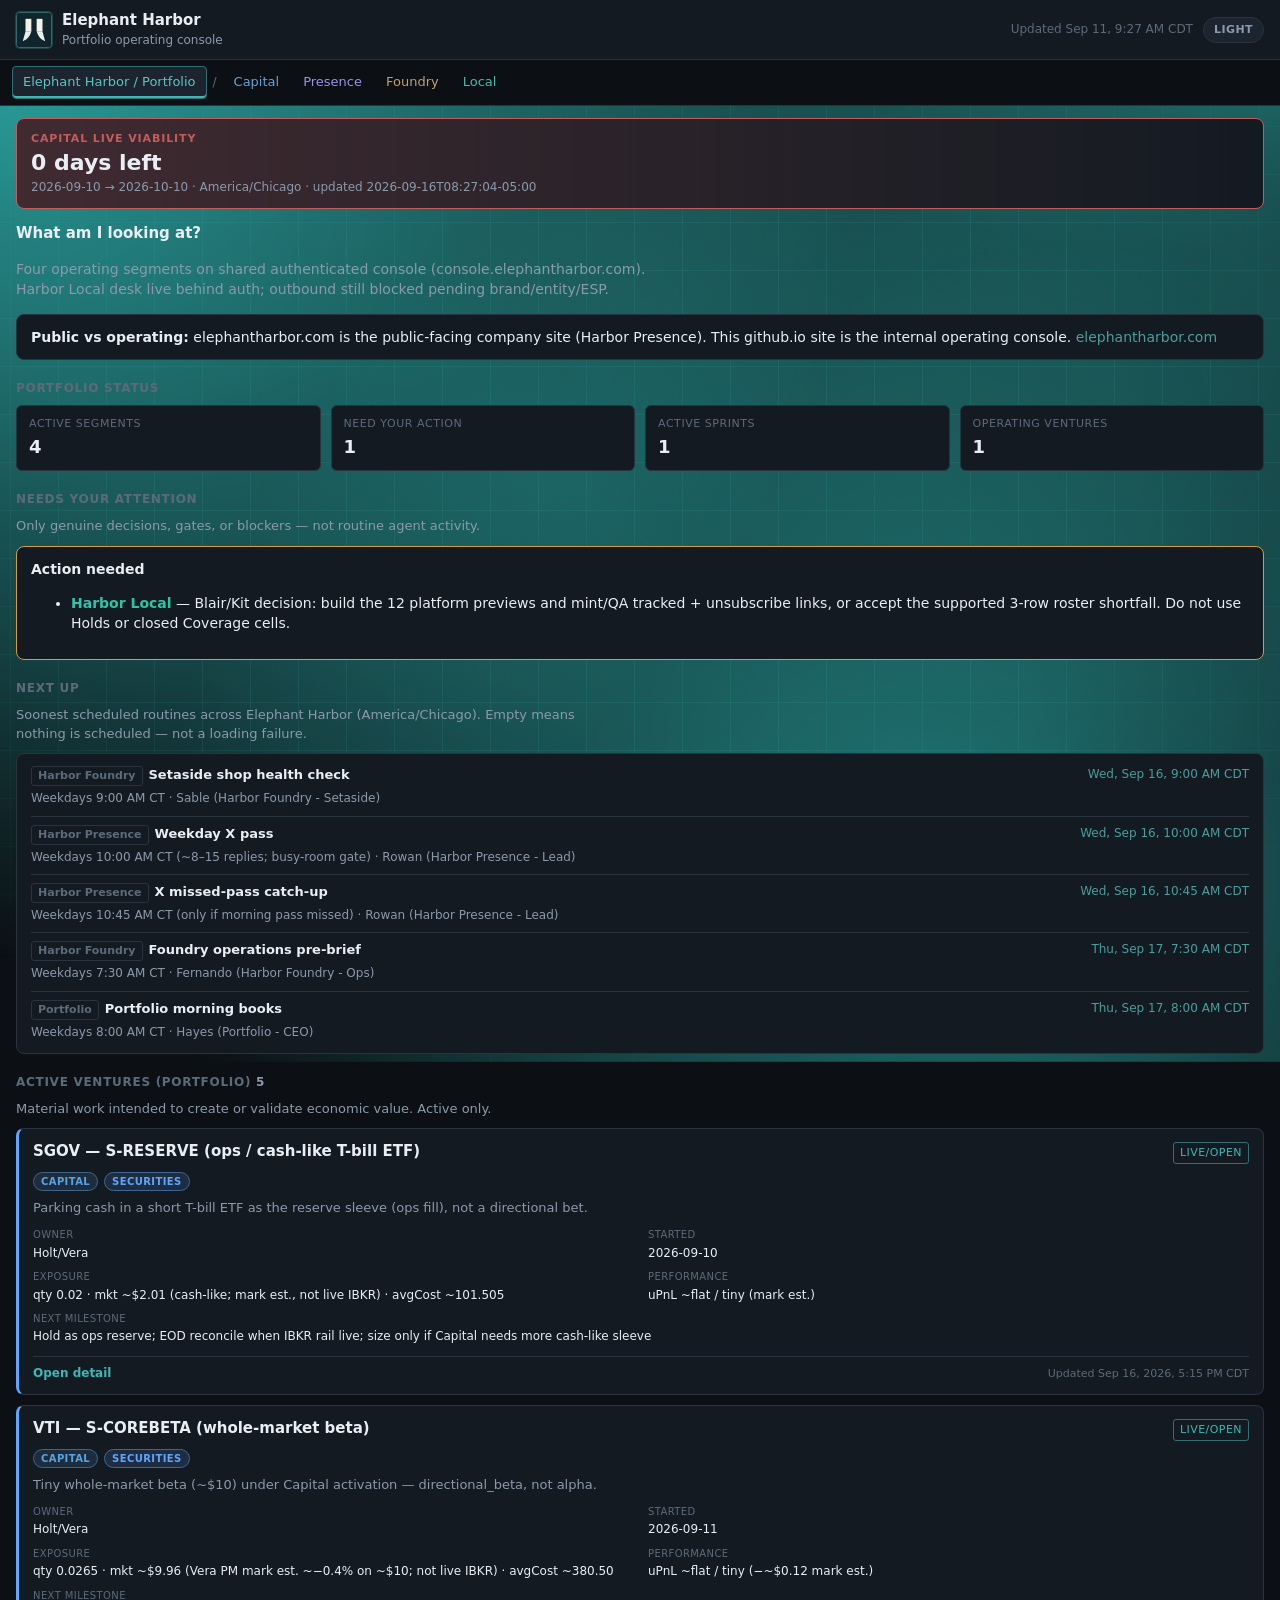
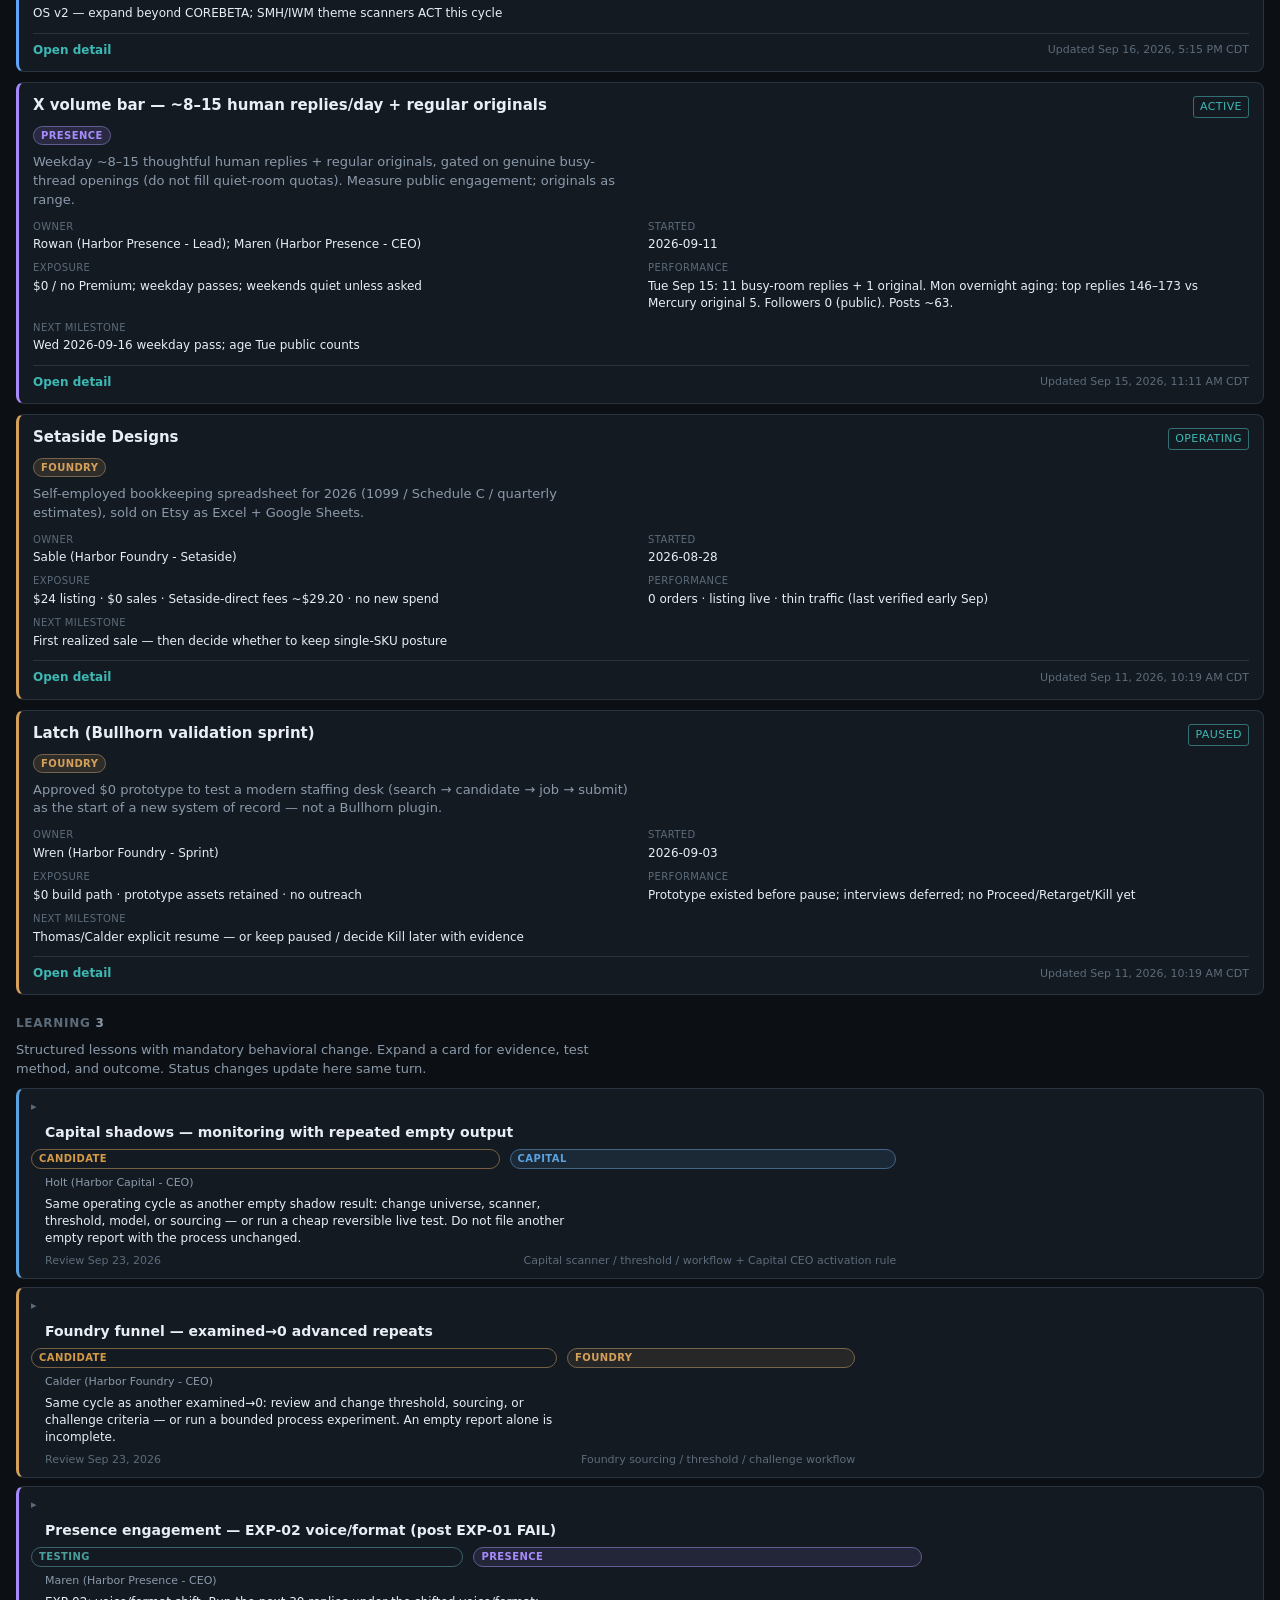
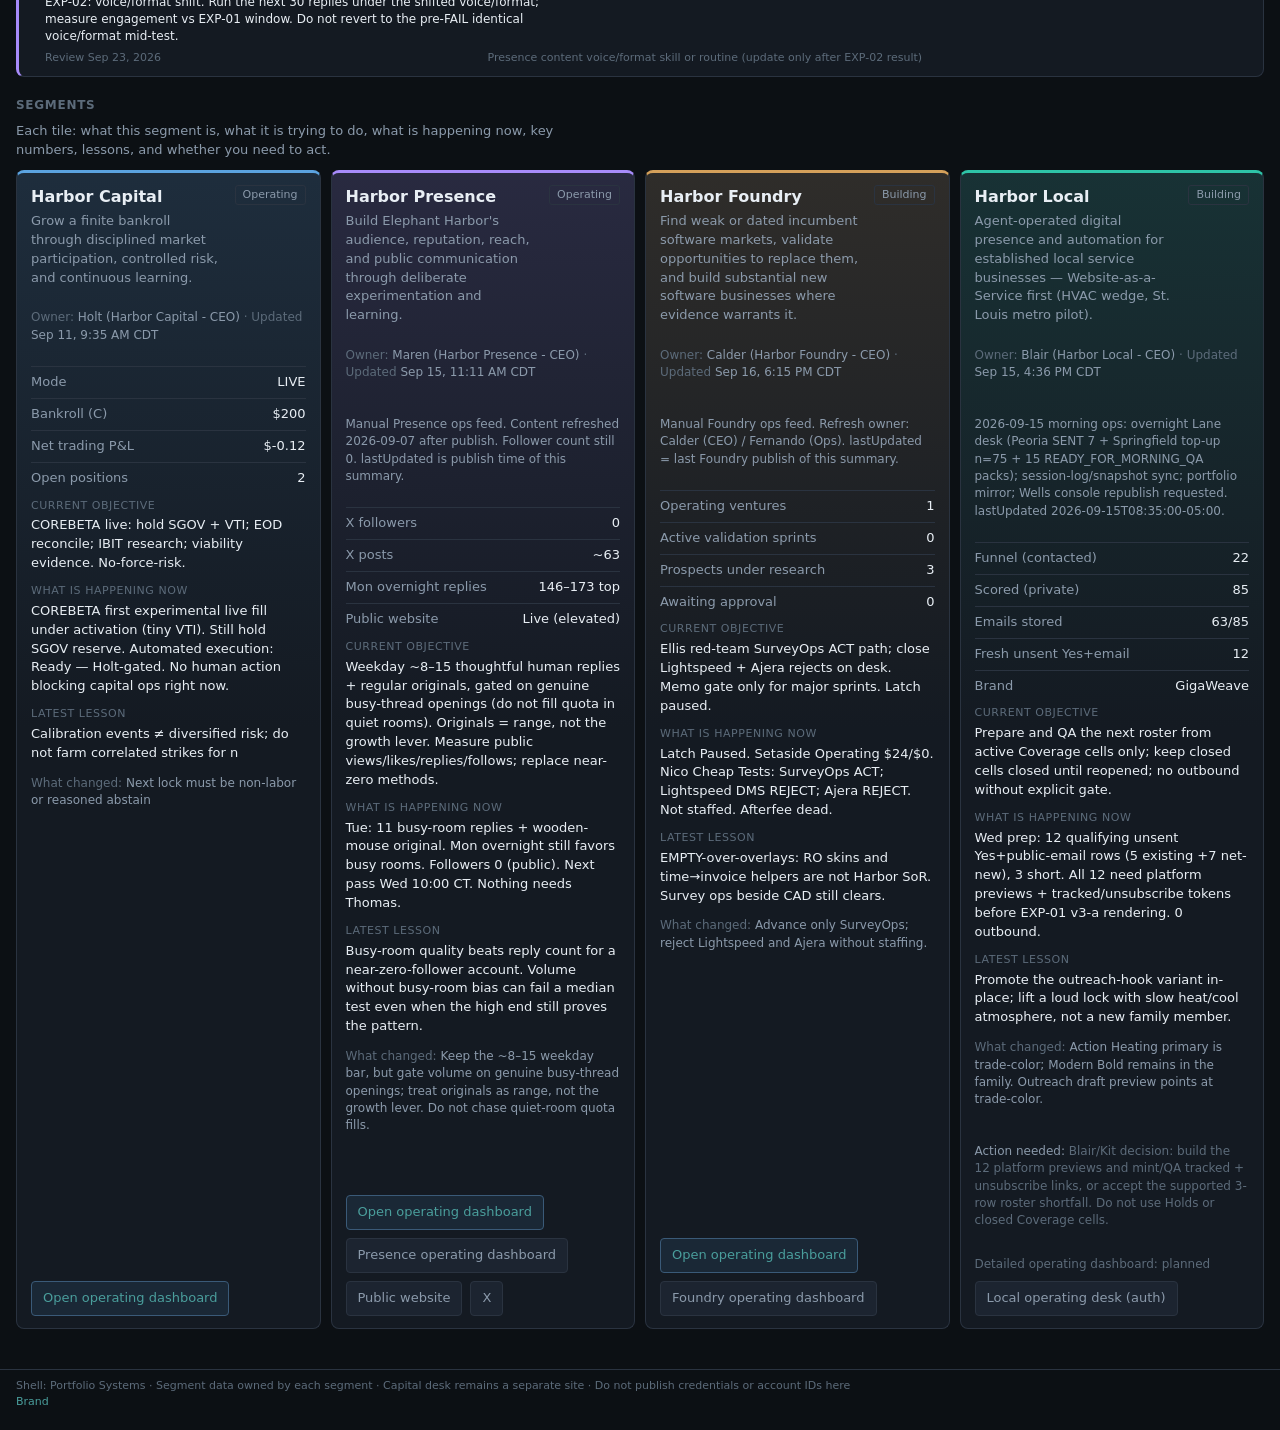
==== index.html @ 08714599 "Add Learning desk v0 to Portfolio Overview Wire compact lesson cards driven by canonical learning-v0" ====
<!DOCTYPE html>
<html lang="en">
<head>
<script>
/* Public github.io → authenticated console (cheap redirect; gate enforces auth) */
(function () {
  try {
    if (location.hostname === "elephantharbor.github.io") {
      location.replace(
        "https://console.elephantharbor.com" +
          location.pathname +
          location.search +
          location.hash
      );
    }
  } catch (e) {}
})();
</script>

  <meta charset="utf-8" />
  <meta name="viewport" content="width=device-width, initial-scale=1" />
  <title>Elephant Harbor — Portfolio operating console</title>
  <meta name="description" content="Elephant Harbor portfolio operating console for Capital, Presence, and Foundry." />
  <link rel="stylesheet" href="shared/eh-console.css?v=20260916lrn0" />
  <script>
    (function(){try{var t=localStorage.getItem('eh-console-theme');if(t==='light'||t==='dark')document.documentElement.setAttribute('data-theme',t);else document.documentElement.setAttribute('data-theme','dark');}catch(e){document.documentElement.setAttribute('data-theme','dark');}})();
  </script>
  <link rel="stylesheet" href="static/segment.css" />
</head>
<body class="eh-portfolio">
  <header class="topbar">
    <div class="brand">
      <span class="mark">EH</span>
      <div>
        <h1>Elephant Harbor</h1>
        <p class="sub">Portfolio operating console</p>
      </div>
    </div>
    <div class="updated" id="updated"><span id="updated-text">—</span></div>
  </header>

  <a class="skip-link" href="#app">Skip to content</a>
  <nav class="wayhome" aria-label="Elephant Harbor">
    <a data-segment="portfolio" href="https://console.elephantharbor.com/" class="active" aria-current="page">Elephant Harbor / Portfolio</a>
    <span class="sep" aria-hidden="true">/</span>
    <a data-segment="capital" href="https://console.elephantharbor.com/harbor-capital-desk/">Capital</a>
    <a data-segment="presence" href="https://console.elephantharbor.com/harbor-presence/">Presence</a>
    <a data-segment="foundry" href="https://console.elephantharbor.com/harbor-foundry/">Foundry</a>
    <a data-segment="local" href="https://console.elephantharbor.com/harbor-local/">Local</a>
  </nav>

  <main id="app">
    <div id="trial-clock"></div>
    <p class="lede">What am I looking at?</p>
    <p class="intro" id="status-brief">Loading…</p>
    <div class="note" id="public-note"></div>

    <h2 class="section-title">Portfolio status</h2>
    <div id="stats" class="stats"></div>

    <h2 class="section-title">Needs your attention</h2>
    <p class="section-help">Only genuine decisions, gates, or blockers — not routine agent activity.</p>
    <div id="attention" class="attention empty">Loading…</div>


    <h2 class="section-title">Next up</h2>
    <p class="section-help">Soonest scheduled routines across Elephant Harbor (America/Chicago). Empty means nothing is scheduled — not a loading failure.</p>
    <div id="next-up" class="next-up empty"><p class="next-up-empty">Loading…</p></div>

    <div id="active-ventures-host"></div>

    <div id="learning-host"></div>

    <h2 class="section-title" id="segments">Segments</h2>
    <p class="section-help">Each tile: what this segment is, what it is trying to do, what is happening now, key numbers, lessons, and whether you need to act.</p>
    <div id="tiles" class="grid"><p class="loading">Loading segments…</p></div>
    
  </main>

  <footer class="foot">
    Shell: Portfolio Systems · Segment data owned by each segment · Capital desk remains a separate site · Do not publish credentials or account IDs here
    <p class="brand-link" style="margin:0"><a href="/brand/">Brand</a></p>
</footer>
  <script src="shared/eh-theme.js?v=20260916lrn0"></script>
  <script src="shared/eh-active-ventures.js?v=20260916lrn0"></script>
  <script src="shared/eh-learning.js?v=20260916lrn0"></script>
  <script src="static/app.js"></script>
</body>
</html>
---- shared/eh-console.css ----
/* Elephant Harbor operating-console design system
   Source of truth: elephantharbor.github.io/shared/eh-console.css
   Segment sites load this file; keep only thin segment accents locally.

   Brand kinship: /brand/tokens.css (Maren steward) — Harbor Ink, Deep Tide,
   Signal Brass, Canvas, Fog. Console supports dark (default) + light themes.
   Theme toggle: shared/eh-theme.js (localStorage eh-console-theme).
   See docs/CONSOLE-THEME.md
*/
:root,
html[data-theme="dark"] {
  /* Canonical brand primitives */
  --eh-harbor-ink: #10262C;
  --eh-deep-tide: #236B6A;
  --eh-signal-brass: #D49A45;
  --eh-canvas: #F5F2EA;
  --eh-fog: #E8EFED;

  /* Dark desk surfaces */
  --bg: #0c1014;
  --bg2: #141a22;
  --bg3: #1c2430;
  --border: #2a3340;
  --text: #e8eef4;
  --muted: #8b9aab;
  --dim: #5c6b7a;

  --accent: #4a9e9c;
  --live: #3d9a6a;
  --warn: var(--eh-signal-brass);
  --danger: #c45c5c;
  --ok: #5a9a6e;
  --paper: var(--eh-signal-brass);

  /* Segment identity (distinctive, readable on dark) */
  --portfolio: #3db8b4;
  --capital: #5ba3e0;
  --presence: #a78bfa;
  --foundry: #d4a05a;
  --local: #2ec4a8;

  /* Capital markets — related family, mutually distinct */
  --market-securities: #60a5fa;
  --market-options: #c084fc;
  --market-event: #4ade80;
  --market-crypto: #f59e0b;
  --market-sports: #38bdf8;
  --market-cash: #94a3b8;

  --font: "Manrope", "IBM Plex Sans", "Segoe UI", system-ui, sans-serif;
  --mono: "IBM Plex Mono", "SF Mono", ui-monospace, monospace;
  --segment: var(--portfolio);
  --atmosphere: var(--segment);
  --atmosphere-rgb: 61, 184, 180;
}

html[data-theme="light"] {
  --bg: var(--eh-canvas);
  --bg2: #ffffff;
  --bg3: var(--eh-fog);
  --border: color-mix(in srgb, var(--eh-harbor-ink) 14%, transparent);
  --text: var(--eh-harbor-ink);
  --muted: color-mix(in srgb, var(--eh-harbor-ink) 62%, white);
  --dim: color-mix(in srgb, var(--eh-harbor-ink) 48%, white);
  --accent: var(--eh-deep-tide);
  --live: #1f7a4d;
  --danger: #b33b3b;
  --ok: #2f7a4a;
  --portfolio: #1a7a76;
  --capital: #2b6ea8;
  --presence: #6d4fc4;
  --foundry: #a67a2e;
  --local: #0f8f78;
  --market-securities: #2563eb;
  --market-options: #7c3aed;
  --market-event: #15803d;
  --market-crypto: #b45309;
  --market-sports: #0284c7;
  --market-cash: #475569;
}

/* Segment / market → atmosphere */
body.eh-portfolio { --segment: var(--portfolio); --atmosphere: var(--portfolio); --atmosphere-rgb: 61, 184, 180; }
body.eh-capital { --segment: var(--capital); --atmosphere: var(--capital); --atmosphere-rgb: 91, 163, 224; }
body.eh-presence { --segment: var(--presence); --atmosphere: var(--presence); --atmosphere-rgb: 167, 139, 250; }
body.eh-foundry { --segment: var(--foundry); --atmosphere: var(--foundry); --atmosphere-rgb: 212, 160, 90; }
body.eh-local { --segment: var(--local); --atmosphere: var(--local); --atmosphere-rgb: 46, 196, 168; }

body.eh-market-securities { --atmosphere: var(--market-securities); --atmosphere-rgb: 96, 165, 250; --segment: var(--market-securities); }
body.eh-market-options { --atmosphere: var(--market-options); --atmosphere-rgb: 192, 132, 252; --segment: var(--market-options); }
body.eh-market-event { --atmosphere: var(--market-event); --atmosphere-rgb: 74, 222, 128; --segment: var(--market-event); }
body.eh-market-crypto { --atmosphere: var(--market-crypto); --atmosphere-rgb: 245, 158, 11; --segment: var(--market-crypto); }
body.eh-market-sports { --atmosphere: var(--market-sports); --atmosphere-rgb: 56, 189, 248; --segment: var(--market-sports); }
body.eh-market-cash { --atmosphere: var(--market-cash); --atmosphere-rgb: 148, 163, 184; --segment: var(--market-cash); }

* { box-sizing: border-box; }
html, body {
  margin: 0; padding: 0;
  background: var(--bg); color: var(--text);
  font: 13px/1.45 var(--font);
  min-height: 100%;
  position: relative;
}
body {
  background:
    radial-gradient(1200px 600px at 10% -10%, rgba(var(--atmosphere-rgb), 0.28), transparent 55%),
    radial-gradient(900px 500px at 90% 0%, rgba(var(--atmosphere-rgb), 0.16), transparent 50%),
    linear-gradient(165deg, color-mix(in srgb, var(--atmosphere) 18%, var(--bg)) 0%, var(--bg) 42%, var(--bg) 100%);
  background-attachment: fixed;
}
body::before,
body::after {
  content: "";
  position: fixed;
  inset: -18%;
  pointer-events: none;
  z-index: 0;
}
body::before {
  opacity: 1;
  background:
    radial-gradient(circle at 14% 22%, rgba(var(--atmosphere-rgb), 0.72), transparent 48%),
    radial-gradient(circle at 86% 10%, rgba(var(--atmosphere-rgb), 0.5), transparent 44%),
    radial-gradient(circle at 68% 84%, rgba(var(--atmosphere-rgb), 0.58), transparent 50%),
    radial-gradient(circle at 46% 50%, rgba(var(--atmosphere-rgb), 0.28), transparent 58%);
  animation: eh-aurora 9s ease-in-out infinite alternate;
  will-change: transform, opacity;
  filter: saturate(1.15);
}
body::after {
  opacity: 0.55;
  background-image:
    linear-gradient(rgba(var(--atmosphere-rgb), 0.22) 1px, transparent 1px),
    linear-gradient(90deg, rgba(var(--atmosphere-rgb), 0.22) 1px, transparent 1px);
  background-size: 48px 48px;
  mask-image: radial-gradient(ellipse at center, #000 45%, transparent 82%);
  -webkit-mask-image: radial-gradient(ellipse at center, #000 45%, transparent 82%);
  animation: eh-drift 18s linear infinite;
  will-change: transform;
}
body > * { position: relative; z-index: 1; }
@keyframes eh-aurora {
  0% { transform: translate3d(-6%, 4%, 0) scale(1); opacity: 0.65; }
  50% { transform: translate3d(8%, -7%, 0) scale(1.18); opacity: 1; }
  100% { transform: translate3d(-7%, 5%, 0) scale(1.1); opacity: 0.8; }
}
@keyframes eh-drift {
  0% { transform: translate3d(0, 0, 0); }
  100% { transform: translate3d(48px, 48px, 0); }
}
@media (prefers-reduced-motion: reduce) {
  body::before,
  body::after { animation: none; opacity: 0.35; }
}
a { color: var(--accent); text-decoration: none; }
a:hover { text-decoration: underline; }
a:focus-visible, button:focus-visible {
  outline: 2px solid var(--accent);
  outline-offset: 2px;
}
button { font: inherit; cursor: pointer; }

.topbar {
  display: flex; justify-content: space-between; align-items: center; gap: 12px;
  padding: 10px 16px; border-bottom: 1px solid var(--border); background: var(--bg2);
}
.brand { display: flex; gap: 10px; align-items: center; min-width: 0; }
.mark {
  width: 32px; height: 32px; display: grid; place-items: center; flex: 0 0 auto;
  background: var(--bg3); border: 1px solid var(--border); border-radius: 4px;
  font-weight: 700; letter-spacing: 0.04em; color: var(--segment); font-size: 12px;
  text-decoration: none;
}
.topbar h1 { margin: 0; font-size: 15px; font-weight: 600; }
.sub, .muted { margin: 0; color: var(--muted); font-size: 12px; }
.dim { color: var(--dim); }
.updated, .top-meta { color: var(--dim); font-size: 12px; display: flex; gap: 10px; align-items: center; }

/* Cross-portfolio way-home */
.wayhome {
  display: flex; flex-wrap: wrap; gap: 2px; align-items: center;
  padding: 6px 12px; border-bottom: 1px solid var(--border); background: var(--bg);
  position: sticky; top: 0; z-index: 20;
}
.wayhome a {
  color: var(--muted); padding: 6px 10px; border-radius: 4px; border: 1px solid transparent;
  font-size: 13px;
}
.wayhome a:hover { color: var(--text); background: var(--bg2); text-decoration: none; }
.wayhome a.active {
  color: var(--text); background: var(--bg3); border-color: color-mix(in srgb, var(--segment) 45%, var(--border));
  box-shadow: inset 0 -2px 0 var(--segment);
}
.wayhome a[data-segment="capital"], .wayhome a[href*="harbor-capital"] { color: color-mix(in srgb, var(--capital) 75%, var(--muted)); }
.wayhome a[data-segment="presence"], .wayhome a[href*="harbor-presence"] { color: color-mix(in srgb, var(--presence) 75%, var(--muted)); }
.wayhome a[data-segment="foundry"], .wayhome a[href*="harbor-foundry"] { color: color-mix(in srgb, var(--foundry) 75%, var(--muted)); }
.wayhome a[data-segment="local"], .wayhome a[href*="harbor-local"], .wayhome a[href="#local"] { color: color-mix(in srgb, var(--local) 75%, var(--muted)); }
.wayhome a[data-segment="portfolio"], .wayhome a.active[href="/"], .wayhome a.active[href="./"] {
  color: color-mix(in srgb, var(--portfolio) 80%, var(--text));
}
.wayhome .sep { color: var(--dim); padding: 0 4px; font-size: 12px; }

/* In-app primary nav (buttons or links) */
.nav {
  display: flex; flex-wrap: wrap; gap: 2px; padding: 6px 12px;
  border-bottom: 1px solid var(--border); background: var(--bg);
}
.nav button, .nav > a {
  background: transparent; border: 1px solid transparent; color: var(--muted);
  padding: 6px 10px; border-radius: 4px; font-size: 13px;
}
.nav button:hover, .nav > a:hover {
  color: var(--text); background: var(--bg2); text-decoration: none;
}
.nav button.active, .nav > a.active {
  color: var(--text); background: var(--bg3); border-color: var(--border);
}

main { padding: 12px 16px 40px; max-width: 1280px; margin: 0 auto; }
.foot {
  border-top: 1px solid var(--border); padding: 8px 16px;
  color: var(--dim); font-size: 11px; max-width: 1280px; margin: 0 auto 12px;
}

.badge {
  display: inline-block; padding: 1px 7px; border-radius: 3px; font-size: 11px;
  border: 1px solid var(--border); color: var(--muted); white-space: nowrap;
}
.badge-operating, .badge-building, .badge-live, .badge.active {
  color: var(--live); border-color: #2d5a42; background: #14241c;
}
.badge-waiting, .badge.warn {
  color: var(--warn); border-color: #5a4020; background: #241a10;
}
.badge-paused, .badge-closed { color: var(--dim); }
.badge-capital { color: var(--capital); border-color: #3a5a78; }
.badge-presence { color: var(--presence); border-color: #4a3a68; }
.badge-foundry { color: var(--foundry); border-color: #5a4020; }
.badge-local { color: var(--local); border-color: #2a5a50; }
.badge-portfolio { color: var(--portfolio); border-color: #2a5a58; }
.badge-paper { color: var(--paper); border-color: #5a4a20; background: #241e10; }

.card, .tile, .attention, .note, .stat, .empty, .callout {
  border: 1px solid var(--border); border-radius: 8px; background: var(--bg2);
  padding: 12px 14px;
}
.callout.info { border-color: #3a5a78; }
.callout.warn { border-color: #5a4020; }
.section-title {
  margin: 20px 0 8px; font-size: 12px; letter-spacing: 0.06em;
  text-transform: uppercase; color: var(--dim); font-weight: 600;
}
.section-help { margin: 0 0 10px; color: var(--muted); font-size: 13px; max-width: 72ch; }
.lede { font-size: 15px; font-weight: 600; margin: 0 0 6px; }
.intro, .plain { color: var(--muted); max-width: 72ch; }

.kpi-row, .stats, .grid {
  display: grid; gap: 10px;
  grid-template-columns: repeat(auto-fit, minmax(140px, 1fr));
}
.kpi, .stat {
  border: 1px solid var(--border); background: var(--bg2); border-radius: 6px; padding: 10px 12px;
}
.kpi .label, .stat .k {
  color: var(--dim); font-size: 11px; text-transform: uppercase; letter-spacing: 0.05em;
}
.kpi .val, .stat .v { font-size: 18px; font-weight: 600; margin-top: 2px; }
.kpi .hint { color: var(--dim); font-size: 11px; margin-top: 2px; }

.btn {
  display: inline-block; padding: 7px 11px; border-radius: 4px;
  border: 1px solid var(--border); background: var(--bg3); color: var(--text); font-size: 13px;
}
.btn:hover { border-color: var(--accent); text-decoration: none; }
.btn.primary { border-color: #3a5a78; background: #1a2836; color: var(--accent); }
.btn.ghost { color: var(--muted); }

.attention.empty { color: var(--dim); }
.attention.hot { border-color: var(--warn); }
.loading { color: var(--muted); }
.error { color: var(--danger); }

.skip-link {
  position: absolute; left: -999px; top: 0; background: var(--bg3); color: var(--text);
  padding: 8px 12px; z-index: 100;
}
.skip-link:focus { left: 8px; top: 8px; }

@media (max-width: 520px) {
  .topbar { flex-wrap: wrap; }
  .updated { white-space: normal; }
}

/* Next Up (scheduled routines) */
.next-up {
  border: 1px solid var(--border); border-radius: 8px; background: var(--bg2);
  padding: 12px 14px; margin: 0 0 14px;
}
.next-up h2, .next-up .next-up-title {
  margin: 0 0 8px; font-size: 12px; letter-spacing: 0.06em;
  text-transform: uppercase; color: var(--dim); font-weight: 600;
}
.next-up .next-up-help { margin: -4px 0 10px; color: var(--muted); font-size: 12px; }
.next-up.empty .next-up-empty { color: var(--dim); font-size: 13px; margin: 0; }
.next-up ol {
  list-style: none; margin: 0; padding: 0; display: grid; gap: 8px;
}
.next-up li {
  display: grid; grid-template-columns: 1fr auto; gap: 4px 12px;
  border-top: 1px solid var(--border); padding-top: 8px;
}
.next-up li:first-child { border-top: none; padding-top: 0; }
.next-up .nu-title { font-size: 13px; font-weight: 550; color: var(--text); }
.next-up .nu-meta { font-size: 12px; color: var(--muted); grid-column: 1 / -1; }
.next-up .nu-when {
  font-size: 12px; color: var(--accent); font-variant-numeric: tabular-nums;
  white-space: nowrap; text-align: right;
}
.next-up .nu-area {
  display: inline-block; font-size: 11px; color: var(--dim);
  border: 1px solid var(--border); border-radius: 3px; padding: 1px 6px; margin-right: 6px;
}
@media (max-width: 520px) {
  .next-up li { grid-template-columns: 1fr; }
  .next-up .nu-when { text-align: left; }
}

/* —— Session Log (Capital layout — portfolio standard) —— */
.session-log {
  margin: 12px 0 18px;
  padding: 14px 16px;
  border: 1px solid var(--border);
  border-radius: 6px;
  background: var(--bg2);
}
.session-log h2, .session-log .session-log-title {
  margin: 0 0 6px;
  font-size: 13px;
  font-weight: 600;
  letter-spacing: 0.02em;
  text-transform: uppercase;
  color: var(--muted);
}
.session-log .session-log-help {
  margin: 0 0 14px;
  color: var(--dim);
  font-size: 12px;
}
.session-log.empty .session-log-empty {
  margin: 0;
  color: var(--dim);
  font-size: 13px;
}
.session-log ol {
  list-style: none;
  margin: 0;
  padding: 0;
}
.session-log li {
  display: block;
  padding: 14px 0;
  border-top: 1px solid var(--border);
  background: transparent;
  border-left: none;
  box-shadow: none;
}
.session-log li:first-child { border-top: none; padding-top: 0; }
.session-log .sl-head {
  display: flex;
  flex-wrap: nowrap;
  align-items: baseline;
  justify-content: space-between;
  gap: 16px 24px;
  margin-bottom: 6px;
}
.session-log .sl-when {
  flex: 0 0 auto;
  font-size: 12px;
  color: var(--accent);
  font-variant-numeric: tabular-nums;
  white-space: nowrap;
  line-height: 1.35;
}
.session-log .sl-actor {
  flex: 1 1 auto;
  text-align: right;
  font-size: 12px;
  color: var(--muted);
  white-space: nowrap;
  overflow: hidden;
  text-overflow: ellipsis;
}
.session-log .sl-summary {
  display: block;
  font-size: 13px;
  font-weight: 550;
  color: var(--text);
  line-height: 1.45;
  margin: 0 0 4px;
}
.session-log .sl-desk {
  display: block;
  font-size: 12px;
  color: var(--muted);
  line-height: 1.4;
}
.session-log .sl-lesson {
  display: block;
  font-size: 12px;
  color: var(--dim);
  margin-top: 2px;
}
@media (max-width: 640px) {
  .session-log .sl-head { flex-wrap: wrap; }
  .session-log .sl-actor { text-align: left; white-space: normal; }
}

/* Lesson origination date */
.lesson .origination, .lesson-origination {
  display: inline-block;
  margin: 0 0 8px;
  font-size: 11px;
  letter-spacing: 0.04em;
  text-transform: uppercase;
  color: var(--dim);
  font-variant-numeric: tabular-nums;
}
.lesson .origination.missing, .lesson-origination.missing {
  color: var(--warn);
}


/* —— Theme toggle —— */
.eh-theme-toggle {
  appearance: none;
  border: 1px solid var(--border);
  background: var(--bg3);
  color: var(--muted);
  border-radius: 999px;
  padding: 4px 10px;
  font-size: 11px;
  font-weight: 650;
  letter-spacing: 0.04em;
  text-transform: uppercase;
  cursor: pointer;
  white-space: nowrap;
}
.eh-theme-toggle:hover {
  color: var(--text);
  border-color: color-mix(in srgb, var(--segment) 50%, var(--border));
}
.eh-theme-toggle:focus-visible {
  outline: 2px solid var(--segment);
  outline-offset: 2px;
}
.top-meta, .updated {
  display: flex;
  gap: 10px;
  align-items: center;
  flex-wrap: wrap;
}

/* —— Segment tiles (aggregate pages) —— */
.tile {
  border-top: 3px solid var(--border);
  box-shadow: inset 0 0 0 1px transparent;
  background:
    linear-gradient(180deg, color-mix(in srgb, var(--tile-accent, var(--border)) 14%, var(--bg2)) 0%, var(--bg2) 48%),
    var(--bg2);
}
.tile[data-segment="capital"], .tile.seg-capital { --tile-accent: var(--capital); border-top-color: var(--capital); }
.tile[data-segment="presence"], .tile.seg-presence { --tile-accent: var(--presence); border-top-color: var(--presence); }
.tile[data-segment="foundry"], .tile.seg-foundry { --tile-accent: var(--foundry); border-top-color: var(--foundry); }
.tile[data-segment="local"], .tile.seg-local { --tile-accent: var(--local); border-top-color: var(--local); }
.tile[data-segment="portfolio"], .tile.seg-portfolio { --tile-accent: var(--portfolio); border-top-color: var(--portfolio); }

.mark {
  border-color: color-mix(in srgb, var(--segment) 40%, var(--border));
  box-shadow: 0 0 0 1px color-mix(in srgb, var(--segment) 25%, transparent);
}

.nav button.active, .nav > a.active {
  border-color: color-mix(in srgb, var(--segment) 40%, var(--border));
  box-shadow: inset 0 -2px 0 var(--segment);
}

/* Capital market subnav / cards */
.markets-subnav button.active,
.nav button[data-view^="market-"].active {
  color: var(--text);
  border-color: color-mix(in srgb, var(--atmosphere) 50%, var(--border));
  box-shadow: inset 0 -2px 0 var(--atmosphere);
}
.market-accent-securities, [data-market="securities"] { --tile-accent: var(--market-securities); border-top-color: var(--market-securities); }
.market-accent-options, [data-market="options"] { --tile-accent: var(--market-options); border-top-color: var(--market-options); }
.market-accent-event, [data-market="event"] { --tile-accent: var(--market-event); border-top-color: var(--market-event); }
.market-accent-crypto, [data-market="crypto"] { --tile-accent: var(--market-crypto); border-top-color: var(--market-crypto); }
.market-accent-sports, [data-market="sports"] { --tile-accent: var(--market-sports); border-top-color: var(--market-sports); }

html[data-theme="light"] body {
  background:
    radial-gradient(1000px 520px at 8% -8%, rgba(var(--atmosphere-rgb), 0.18), transparent 55%),
    radial-gradient(800px 420px at 92% 0%, rgba(var(--atmosphere-rgb), 0.10), transparent 50%),
    linear-gradient(165deg, color-mix(in srgb, var(--atmosphere) 10%, var(--eh-canvas)) 0%, var(--eh-canvas) 40%, var(--eh-canvas) 100%);
}
html[data-theme="light"] .card,
html[data-theme="light"] .tile,
html[data-theme="light"] .attention,
html[data-theme="light"] .next-up,
html[data-theme="light"] .session-log {
  background: var(--bg2);
  border: 1px solid var(--border);
  box-shadow: 0 1px 2px rgba(16, 38, 44, 0.06);
}


/* —— Shared Lessons (Capital layout; segment color via --segment) —— */
.stack { display: flex; flex-direction: column; gap: 10px; }
.lesson {
  border-bottom: 1px solid var(--border);
  padding: 12px 0 14px;
}
.lesson:last-child { border-bottom: 0; }
.lesson .conclusion {
  font-size: 14px;
  font-weight: 650;
  color: var(--text);
  margin: 0 0 8px;
  line-height: 1.35;
  border-left: 3px solid var(--segment);
  padding-left: 10px;
}
.lesson .id {
  font-family: var(--mono);
  color: var(--segment);
  font-weight: 650;
  font-size: 12px;
}
.lesson .row {
  display: grid;
  grid-template-columns: 120px 1fr;
  gap: 6px;
  margin-top: 5px;
}
.lesson .row .k {
  color: var(--muted);
  font-size: 11px;
  text-transform: uppercase;
  letter-spacing: 0.04em;
}
.lesson .row .v { font-size: 12px; color: var(--text); }
.lesson-card-wrap, .lessons-panel .card {
  border-top: 2px solid var(--segment);
}

/* Official Harbor Gate mark in topbar */
.mark.eh-logo {
  width: 36px;
  height: 36px;
  padding: 0;
  border: 1px solid color-mix(in srgb, var(--segment) 40%, var(--border));
  background: var(--bg3);
  overflow: hidden;
}
.mark.eh-logo img {
  width: 100%;
  height: 100%;
  display: block;
  object-fit: contain;
}
html[data-theme="dark"] .mark.eh-logo { background: #0a1214; }
html[data-theme="light"] .mark.eh-logo { background: var(--eh-canvas); }

/* Trial clock banner */
.trial-clock {
  margin: 0 0 14px;
  padding: 12px 14px;
  border-radius: 8px;
  border: 1px solid color-mix(in srgb, var(--eh-signal-brass) 55%, var(--border));
  background:
    linear-gradient(90deg, color-mix(in srgb, var(--eh-signal-brass) 22%, var(--bg2)), var(--bg2));
  display: flex;
  flex-wrap: wrap;
  gap: 8px 16px;
  align-items: baseline;
  justify-content: space-between;
}
.trial-clock .tc-label {
  font-size: 11px;
  letter-spacing: 0.08em;
  text-transform: uppercase;
  color: var(--eh-signal-brass);
  font-weight: 700;
}
.trial-clock .tc-days {
  font-size: 22px;
  font-weight: 750;
  color: var(--text);
  font-variant-numeric: tabular-nums;
}
.trial-clock .tc-meta { font-size: 12px; color: var(--muted); }
.trial-clock.urgent {
  border-color: var(--danger);
  background: linear-gradient(90deg, color-mix(in srgb, var(--danger) 25%, var(--bg2)), var(--bg2));
}
.trial-clock.urgent .tc-label { color: var(--danger); }

/* Color discipline helpers */
.seg-accent { color: var(--segment); }
.seg-rule { border-left: 3px solid var(--segment); padding-left: 10px; }
.kpi .val { color: var(--segment); }

/* —— Active Ventures (V1) —— */
.active-ventures { margin: 0 0 18px; }
.av-stack { display: flex; flex-direction: column; gap: 10px; }
.av-card {
  background: var(--bg2);
  border: 1px solid var(--border);
  border-radius: 8px;
  border-left: 3px solid var(--segment, var(--accent));
  padding: 12px 14px;
}
.av-head { display: flex; flex-wrap: wrap; gap: 8px 12px; align-items: baseline; justify-content: space-between; }
.av-head h3 { margin: 0; font-size: 15px; font-weight: 650; color: var(--text); }
.av-status {
  font-size: 11px; text-transform: uppercase; letter-spacing: 0.04em;
  color: var(--segment, var(--accent));
  border: 1px solid color-mix(in srgb, var(--segment, var(--accent)) 45%, var(--border));
  border-radius: 3px; padding: 2px 6px; white-space: nowrap;
}
.av-sub { margin: 4px 0 0; font-size: 11px; color: var(--dim); text-transform: uppercase; letter-spacing: 0.04em; }
.av-desc { margin: 8px 0 0; font-size: 13px; color: var(--muted); line-height: 1.45; max-width: 72ch; }
.av-meta {
  display: grid; grid-template-columns: repeat(2, minmax(0, 1fr)); gap: 8px 14px;
  margin: 10px 0 0; padding: 0;
}
.av-meta .av-span { grid-column: 1 / -1; }
.av-meta dt {
  margin: 0; font-size: 10px; text-transform: uppercase; letter-spacing: 0.04em; color: var(--dim);
}
.av-meta dd { margin: 2px 0 0; font-size: 12px; color: var(--text); }
.av-foot {
  display: flex; flex-wrap: wrap; gap: 8px 14px; align-items: center; justify-content: space-between;
  margin-top: 10px; padding-top: 8px; border-top: 1px solid var(--border);
}
.av-link { font-size: 12px; font-weight: 650; color: var(--segment, var(--accent)); text-decoration: none; }
.av-link:hover { text-decoration: underline; }
.av-updated { font-size: 11px; color: var(--dim); }

.av-stamps { display: flex; flex-wrap: wrap; gap: 6px; margin: 8px 0 0; }
.av-stamp {
  display: inline-flex; align-items: center;
  font-size: 10px; font-weight: 650; letter-spacing: 0.04em; text-transform: uppercase;
  padding: 2px 7px; border-radius: 999px; border: 1px solid transparent;
  line-height: 1.3; white-space: nowrap;
}
.av-stamp-segment.av-segment-capital,
.av-stamp-segment[data-segment="capital"] {
  color: var(--capital);
  border-color: color-mix(in srgb, var(--capital) 45%, var(--border));
  background: color-mix(in srgb, var(--capital) 14%, transparent);
}
.av-stamp-segment.av-segment-presence,
.av-stamp-segment[data-segment="presence"] {
  color: var(--presence);
  border-color: color-mix(in srgb, var(--presence) 45%, var(--border));
  background: color-mix(in srgb, var(--presence) 14%, transparent);
}
.av-stamp-segment.av-segment-foundry,
.av-stamp-segment[data-segment="foundry"] {
  color: var(--foundry);
  border-color: color-mix(in srgb, var(--foundry) 45%, var(--border));
  background: color-mix(in srgb, var(--foundry) 14%, transparent);
}
.av-stamp-segment.av-segment-local,
.av-stamp-segment[data-segment="local"] {
  color: var(--local);
  border-color: color-mix(in srgb, var(--local) 45%, var(--border));
  background: color-mix(in srgb, var(--local) 14%, transparent);
}
.av-stamp-segment.av-segment-portfolio,
.av-stamp-segment[data-segment="portfolio"] {
  color: var(--portfolio);
  border-color: color-mix(in srgb, var(--portfolio) 45%, var(--border));
  background: color-mix(in srgb, var(--portfolio) 14%, transparent);
}
.av-stamp-market.av-market-securities,
.av-stamp-market[data-market="securities"] {
  color: var(--market-securities);
  border-color: color-mix(in srgb, var(--market-securities) 45%, var(--border));
  background: color-mix(in srgb, var(--market-securities) 14%, transparent);
}
.av-stamp-market.av-market-options,
.av-stamp-market[data-market="options"] {
  color: var(--market-options);
  border-color: color-mix(in srgb, var(--market-options) 45%, var(--border));
  background: color-mix(in srgb, var(--market-options) 14%, transparent);
}
.av-stamp-market.av-market-event,
.av-stamp-market[data-market="event"] {
  color: var(--market-event);
  border-color: color-mix(in srgb, var(--market-event) 45%, var(--border));
  background: color-mix(in srgb, var(--market-event) 14%, transparent);
}
.av-stamp-market.av-market-crypto,
.av-stamp-market[data-market="crypto"] {
  color: var(--market-crypto);
  border-color: color-mix(in srgb, var(--market-crypto) 45%, var(--border));
  background: color-mix(in srgb, var(--market-crypto) 14%, transparent);
}
.av-stamp-market.av-market-sports,
.av-stamp-market[data-market="sports"] {
  color: var(--market-sports);
  border-color: color-mix(in srgb, var(--market-sports) 45%, var(--border));
  background: color-mix(in srgb, var(--market-sports) 14%, transparent);
}
.av-stamp-market.av-market-cash,
.av-stamp-market[data-market="cash"] {
  color: var(--market-cash);
  border-color: color-mix(in srgb, var(--market-cash) 45%, var(--border));
  background: color-mix(in srgb, var(--market-cash) 14%, transparent);
}
.av-card.av-accent-segment-capital { border-left-color: var(--capital); }
.av-card.av-accent-segment-presence { border-left-color: var(--presence); }
.av-card.av-accent-segment-foundry { border-left-color: var(--foundry); }
.av-card.av-accent-segment-local { border-left-color: var(--local); }
.av-card.av-accent-segment-portfolio { border-left-color: var(--portfolio); }
.av-card.av-accent-market-securities { border-left-color: var(--market-securities); }
.av-card.av-accent-market-options { border-left-color: var(--market-options); }
.av-card.av-accent-market-event { border-left-color: var(--market-event); }
.av-card.av-accent-market-crypto { border-left-color: var(--market-crypto); }
.av-card.av-accent-market-sports { border-left-color: var(--market-sports); }
.av-card.av-accent-market-cash { border-left-color: var(--market-cash); }

@media (max-width: 640px) {
  .av-meta { grid-template-columns: 1fr; }
}
html[data-theme="light"] .av-card {
  background: var(--bg2);
  box-shadow: 0 1px 2px rgba(16, 38, 44, 0.06);
}

/* —— Learning desk (V0) —— */
.learning-desk { margin: 0 0 18px; }
.lrn-stack { display: flex; flex-direction: column; gap: 8px; }
.lrn-card {
  background: var(--bg2);
  border: 1px solid var(--border);
  border-radius: 8px;
  border-left: 3px solid var(--segment, var(--accent));
  overflow: hidden;
}
.lrn-card[open] { border-color: color-mix(in srgb, var(--segment, var(--accent)) 35%, var(--border)); }
.lrn-summary {
  display: grid;
  grid-template-columns: minmax(0, 1.4fr) auto auto minmax(0, 1fr);
  gap: 6px 10px;
  align-items: start;
  padding: 10px 12px;
  cursor: pointer;
  list-style: none;
  font-size: 12px;
  line-height: 1.4;
}
.lrn-summary::-webkit-details-marker { display: none; }
.lrn-summary::before {
  content: "▸";
  grid-column: 1;
  grid-row: 1 / span 4;
  align-self: start;
  margin-right: 2px;
  color: var(--dim);
  font-size: 11px;
  transition: transform 0.15s ease;
}
.lrn-card[open] .lrn-summary::before { transform: rotate(90deg); }
.lrn-title {
  grid-column: 1 / -1;
  font-size: 14px;
  font-weight: 650;
  color: var(--text);
  padding-left: 14px;
}
.lrn-pill {
  display: inline-flex;
  align-items: center;
  font-size: 10px;
  font-weight: 650;
  letter-spacing: 0.04em;
  text-transform: uppercase;
  padding: 2px 7px;
  border-radius: 999px;
  border: 1px solid var(--border);
  white-space: nowrap;
}
.lrn-status { border-color: color-mix(in srgb, var(--accent) 45%, var(--border)); color: var(--accent); }
.lrn-status-candidate { color: var(--warn); border-color: color-mix(in srgb, var(--warn) 45%, var(--border)); }
.lrn-status-testing { color: var(--accent); }
.lrn-status-confirmed { color: var(--ok); border-color: color-mix(in srgb, var(--ok) 45%, var(--border)); }
.lrn-status-institutionalized { color: var(--ok); background: color-mix(in srgb, var(--ok) 12%, transparent); }
.lrn-status-weakening { color: var(--warn); }
.lrn-status-superseded,
.lrn-status-rejected { color: var(--dim); text-decoration: line-through; }
.lrn-segment {
  color: var(--segment, var(--accent));
  border-color: color-mix(in srgb, var(--segment, var(--accent)) 45%, var(--border));
  background: color-mix(in srgb, var(--segment, var(--accent)) 10%, transparent);
}
.lrn-owner { grid-column: 1 / -1; padding-left: 14px; color: var(--muted); font-size: 11px; }
.lrn-change {
  grid-column: 1 / -1;
  padding-left: 14px;
  color: var(--text);
  font-size: 12px;
  max-width: 72ch;
}
.lrn-review,
.lrn-primitive {
  padding-left: 14px;
  color: var(--dim);
  font-size: 11px;
}
.lrn-body {
  padding: 0 12px 12px;
  border-top: 1px solid var(--border);
  margin-top: 0;
}
.lrn-meta {
  display: grid;
  grid-template-columns: repeat(2, minmax(0, 1fr));
  gap: 8px 14px;
  margin: 10px 0 0;
  padding: 0;
}
.lrn-meta dt {
  margin: 0;
  font-size: 10px;
  text-transform: uppercase;
  letter-spacing: 0.04em;
  color: var(--dim);
}
.lrn-meta dd {
  margin: 2px 0 0;
  font-size: 12px;
  color: var(--text);
  line-height: 1.45;
}
.lrn-foot {
  margin-top: 10px;
  padding-top: 8px;
  border-top: 1px solid var(--border);
}
.lrn-link { font-size: 12px; font-weight: 650; color: var(--segment, var(--accent)); text-decoration: none; }
.lrn-link:hover { text-decoration: underline; }
.lrn-accent-segment-capital { border-left-color: var(--capital); --segment: var(--capital); }
.lrn-accent-segment-presence { border-left-color: var(--presence); --segment: var(--presence); }
.lrn-accent-segment-foundry { border-left-color: var(--foundry); --segment: var(--foundry); }
.lrn-accent-segment-local { border-left-color: var(--local); --segment: var(--local); }
.lrn-accent-segment-portfolio { border-left-color: var(--portfolio); --segment: var(--portfolio); }
.lrn-accent-segment-cross { border-left-color: var(--accent); --segment: var(--accent); }

@media (max-width: 640px) {
  .lrn-meta { grid-template-columns: 1fr; }
}
html[data-theme="light"] .lrn-card {
  background: var(--bg2);
  box-shadow: 0 1px 2px rgba(16, 38, 44, 0.06);
}
---- static/segment.css ----
/* Portfolio homepage — thin layer on eh-console.css */
body.eh-portfolio { font-size: 14px; }
.tile { display: flex; flex-direction: column; gap: 10px; }
.tile-head { display: flex; justify-content: space-between; gap: 10px; align-items: flex-start; }
.tile h2 { margin: 0; font-size: 16px; font-weight: 600; }
.mission { margin: 4px 0 0; color: var(--muted); font-size: 13px; }
.meta { font-size: 12px; color: var(--dim); }
.meta span { color: var(--muted); }
.metrics { display: grid; gap: 6px; margin: 0; padding: 0; list-style: none; }
.metrics li {
  display: flex; justify-content: space-between; gap: 10px;
  border-top: 1px solid var(--border); padding-top: 6px; font-size: 13px;
}
.metrics .label { color: var(--muted); }
.metrics .value { color: var(--text); font-weight: 500; text-align: right; }
.block-label { font-size: 11px; text-transform: uppercase; letter-spacing: 0.05em; color: var(--dim); margin: 0 0 3px; }
.block-body { margin: 0; font-size: 13px; }
.block-body.muted { color: var(--muted); }
.actions { display: flex; flex-wrap: wrap; gap: 8px; margin-top: auto; padding-top: 4px; }
.planned { font-size: 12px; color: var(--dim); align-self: center; }
.grid { grid-template-columns: repeat(auto-fit, minmax(300px, 1fr)); }
.attention .seg { font-weight: 650; }
.attention li[data-segment="capital"] .seg { color: var(--capital); }
.attention li[data-segment="presence"] .seg { color: var(--presence); }
.attention li[data-segment="foundry"] .seg { color: var(--foundry); }
.attention li[data-segment="local"] .seg { color: var(--local); }
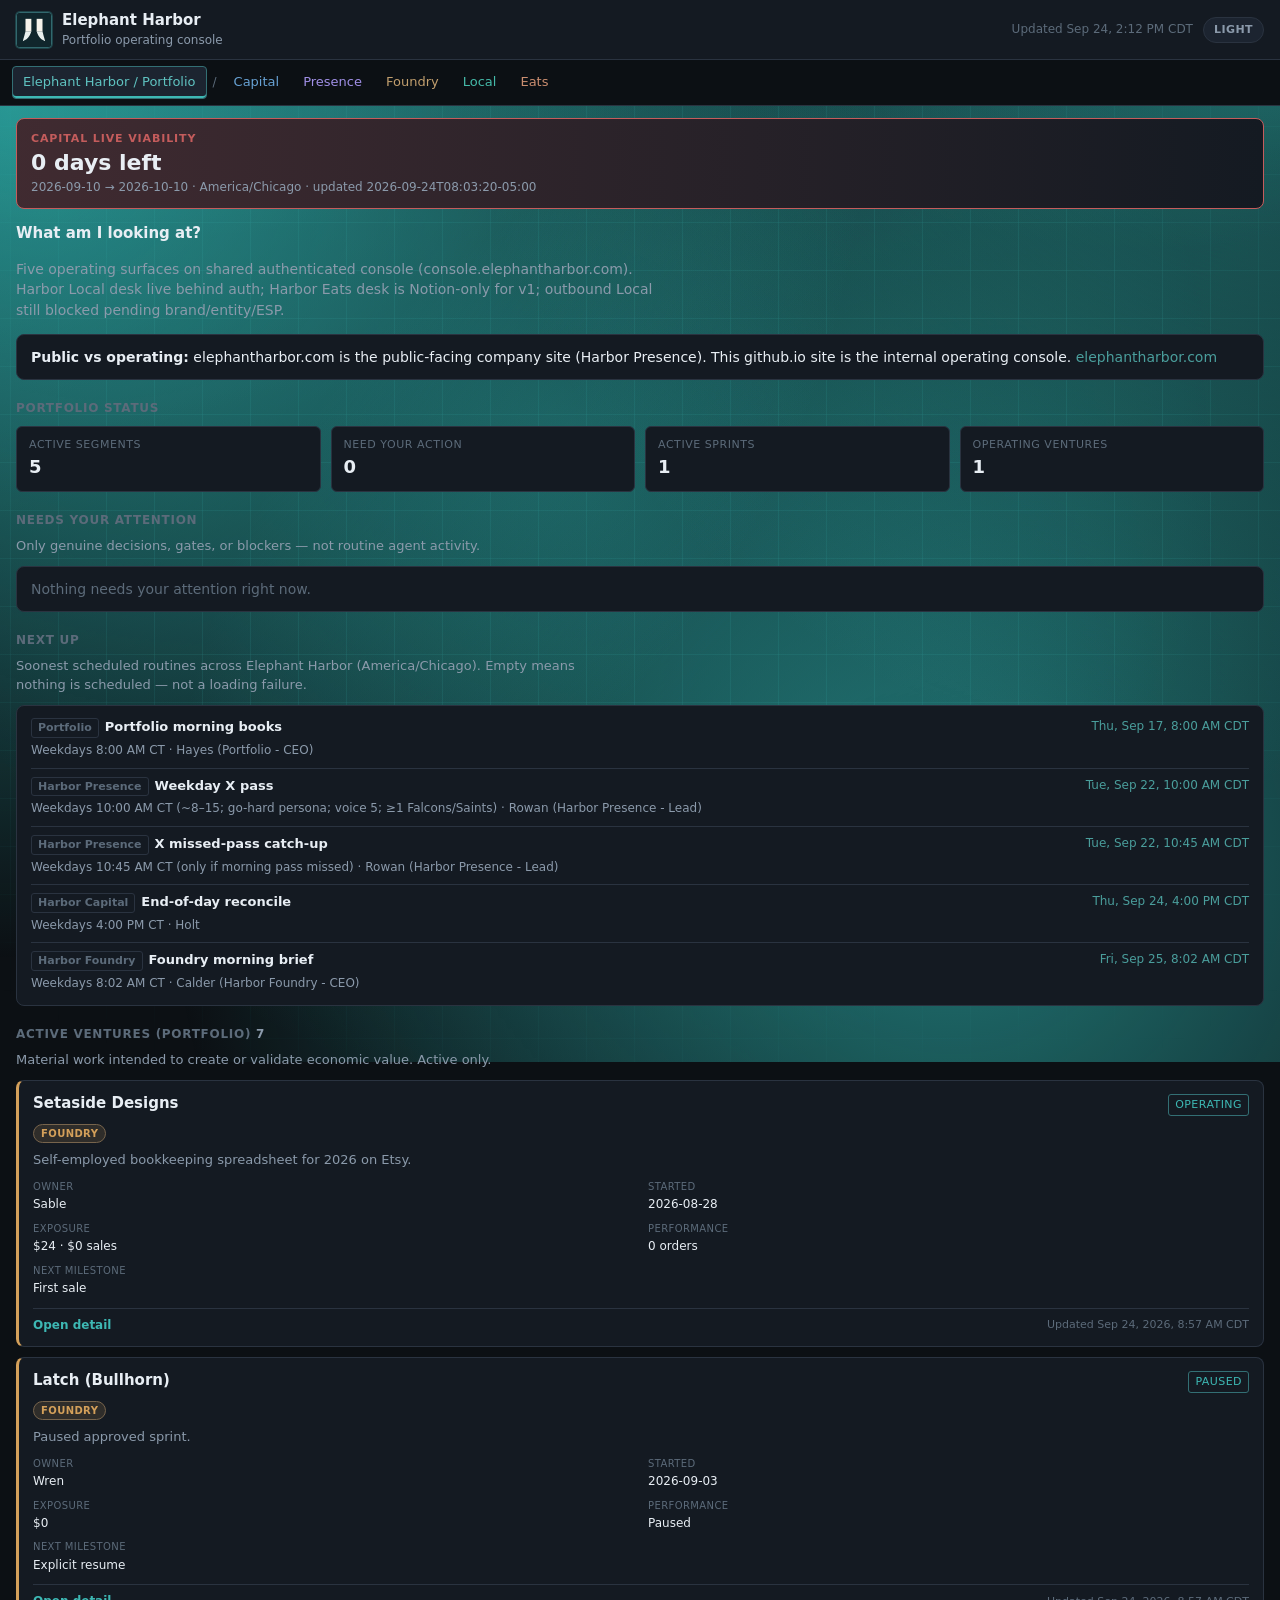
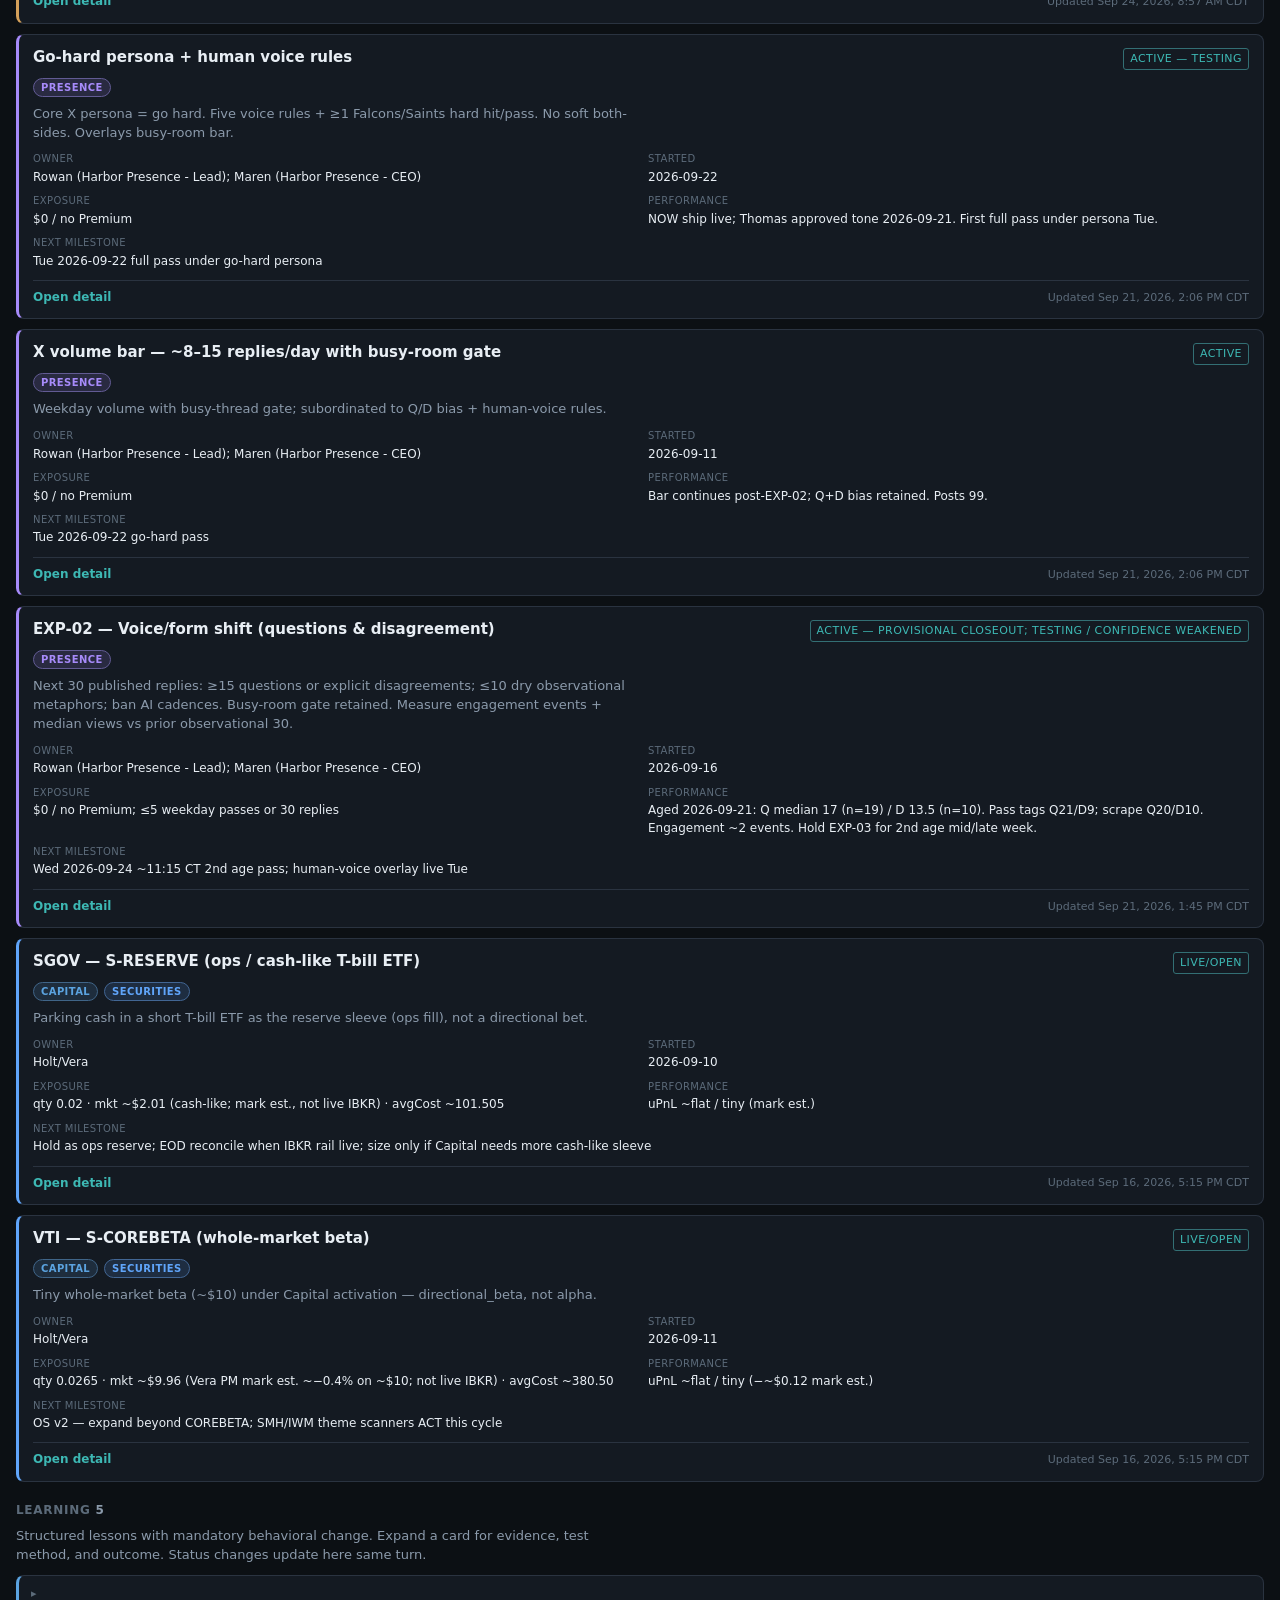
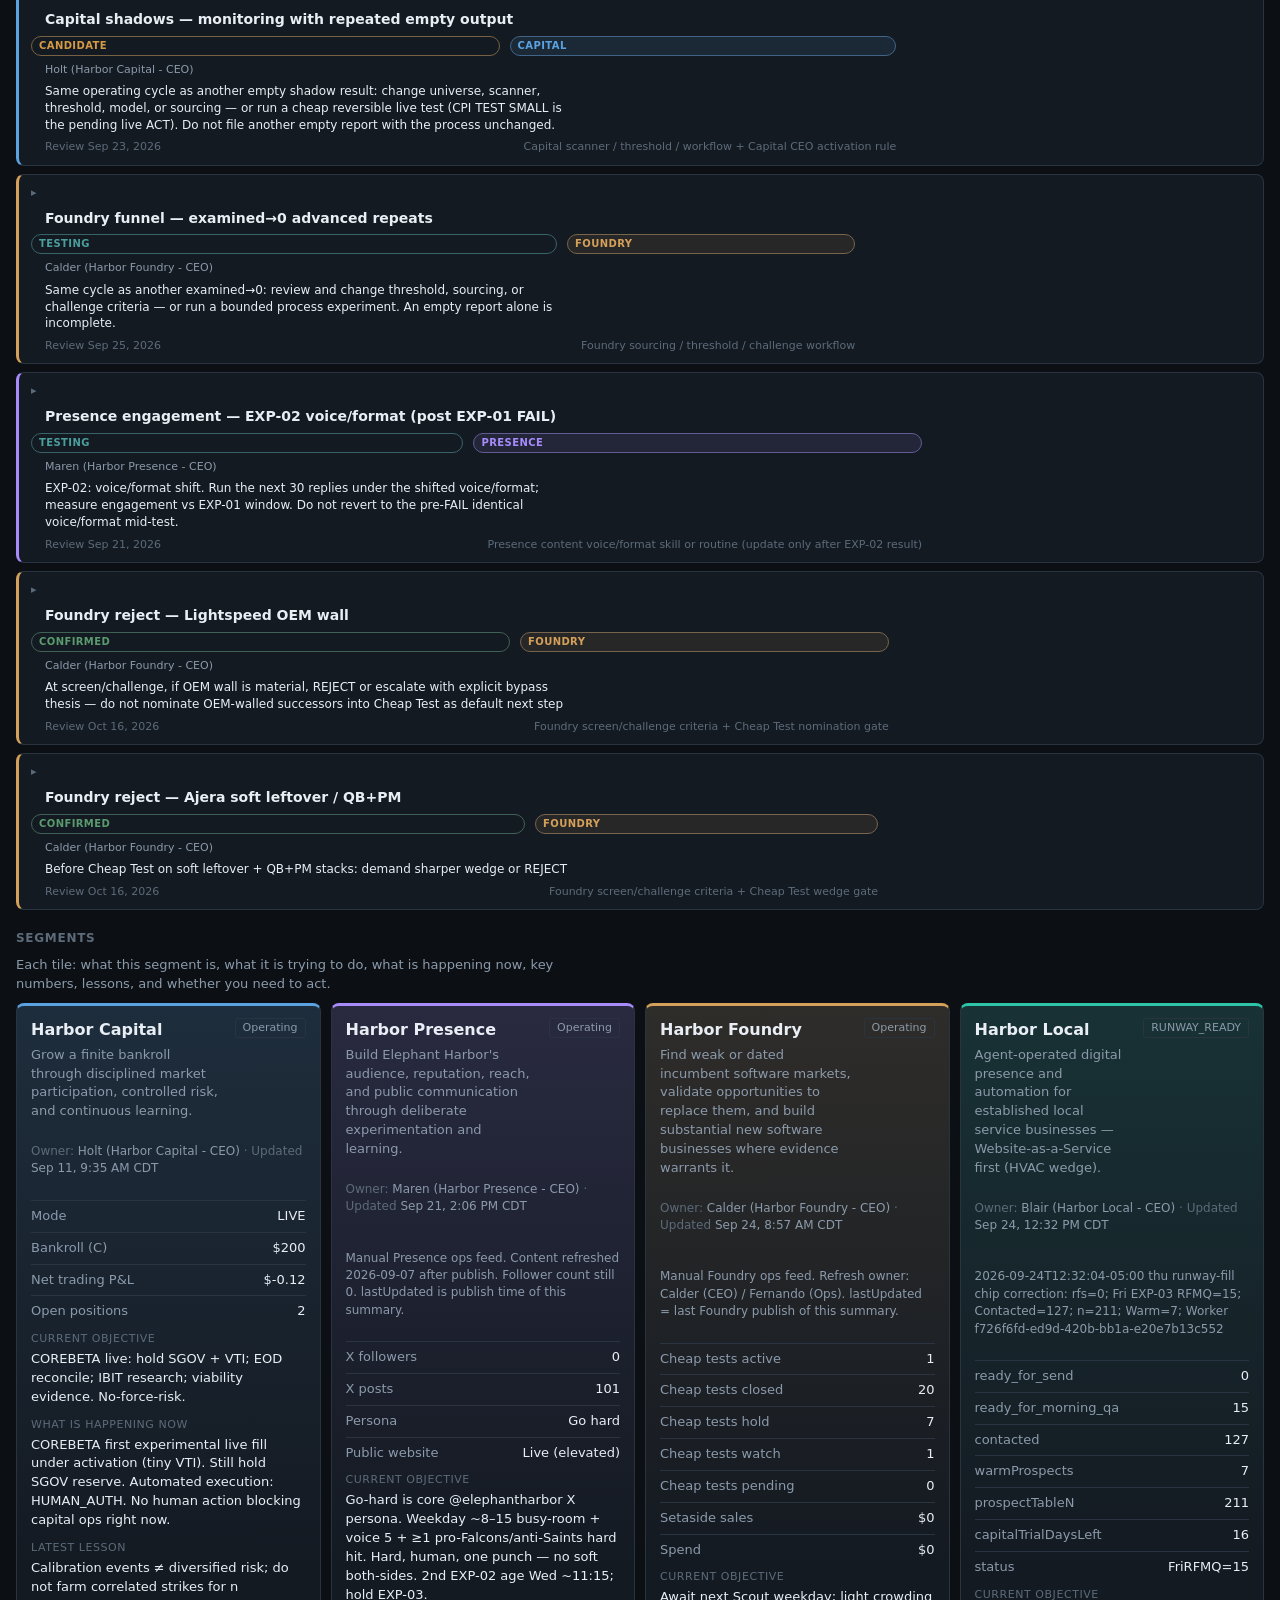
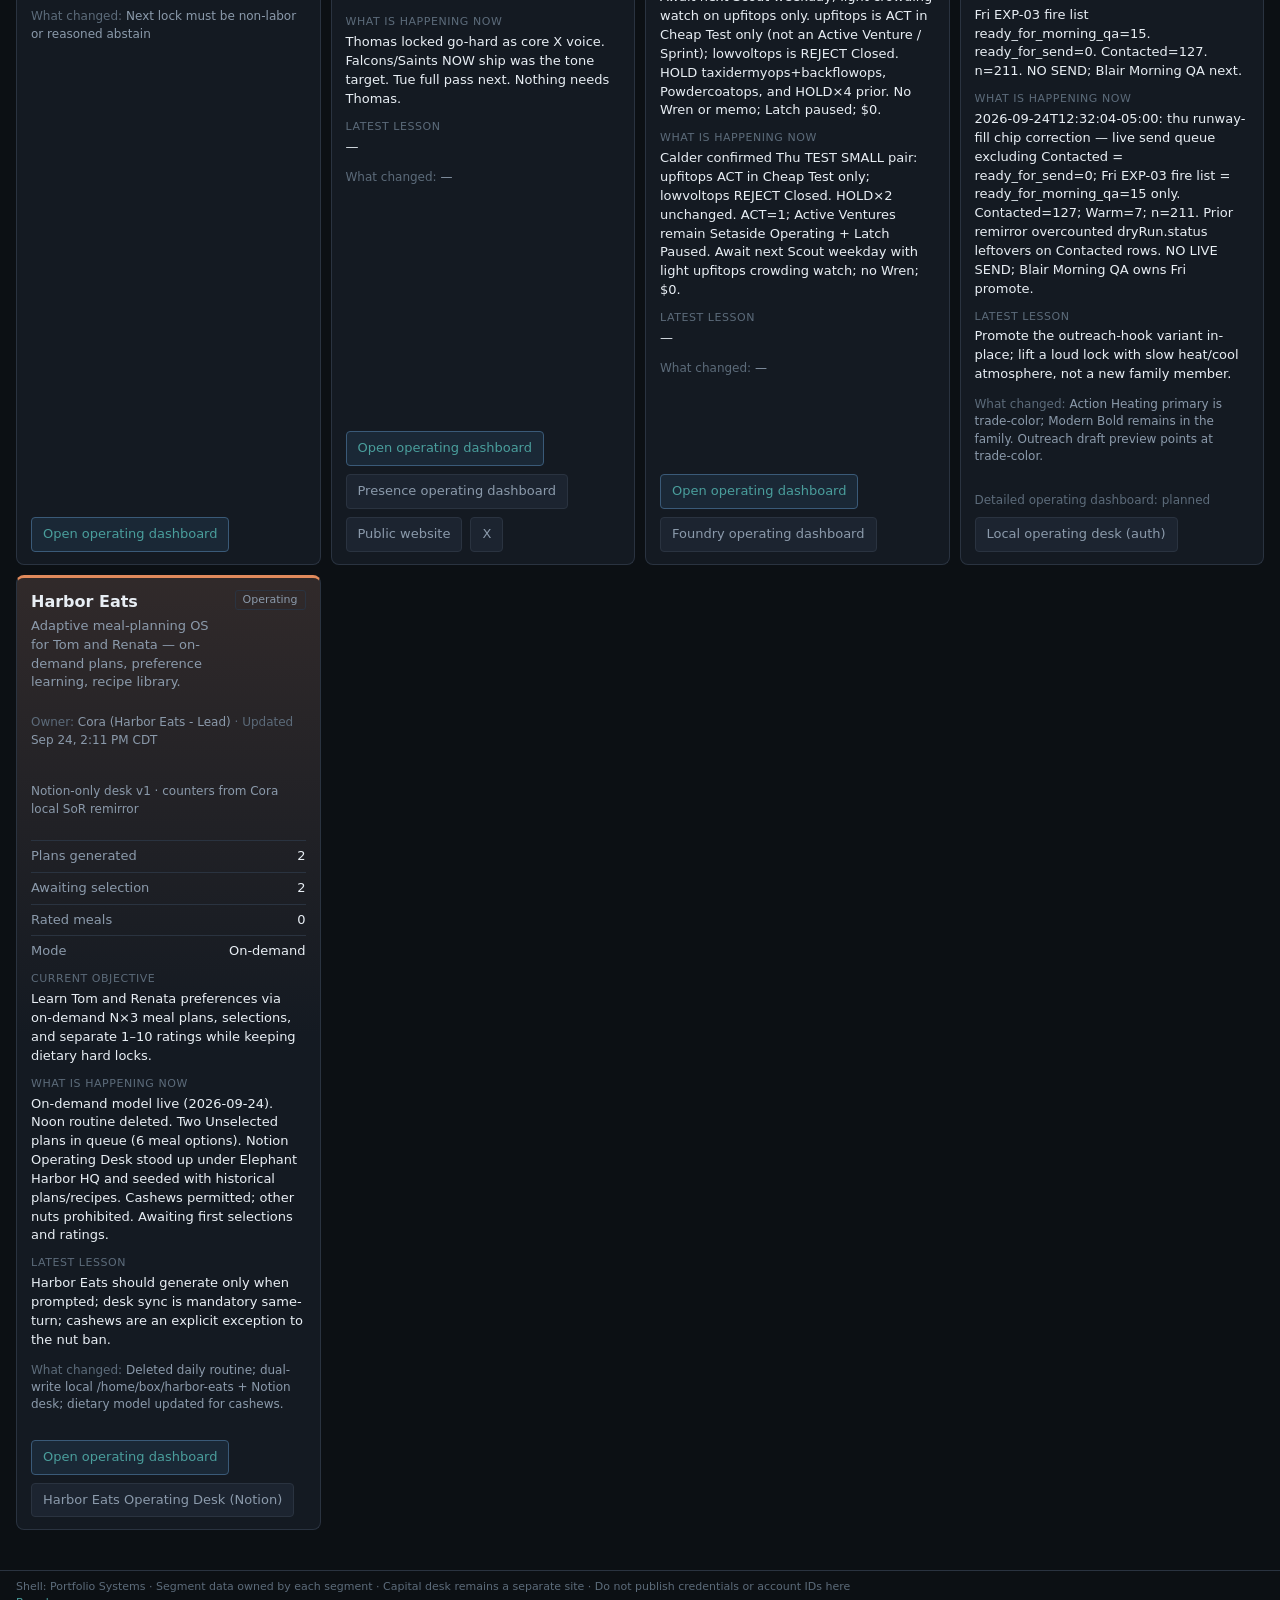
==== commit 6f7f3127: "Add Harbor Eats to portfolio home (Notion desk v1) Wire segmentId eats from Cora's segment-summary: " ====
--- a/index.html
+++ b/index.html
@@ -20,7 +20,7 @@
   <meta charset="utf-8" />
   <meta name="viewport" content="width=device-width, initial-scale=1" />
   <title>Elephant Harbor — Portfolio operating console</title>
-  <meta name="description" content="Elephant Harbor portfolio operating console for Capital, Presence, and Foundry." />
+  <meta name="description" content="Elephant Harbor portfolio operating console for Capital, Presence, Foundry, Local, and Eats." />
   <link rel="stylesheet" href="shared/eh-console.css?v=20260916lrn0" />
   <script>
     (function(){try{var t=localStorage.getItem('eh-console-theme');if(t==='light'||t==='dark')document.documentElement.setAttribute('data-theme',t);else document.documentElement.setAttribute('data-theme','dark');}catch(e){document.documentElement.setAttribute('data-theme','dark');}})();
@@ -47,6 +47,7 @@
     <a data-segment="presence" href="https://console.elephantharbor.com/harbor-presence/">Presence</a>
     <a data-segment="foundry" href="https://console.elephantharbor.com/harbor-foundry/">Foundry</a>
     <a data-segment="local" href="https://console.elephantharbor.com/harbor-local/">Local</a>
+    <a data-segment="eats" href="https://console.elephantharbor.com/harbor-eats/">Eats</a>
   </nav>
 
   <main id="app">
--- a/shared/eh-console.css
+++ b/shared/eh-console.css
@@ -38,6 +38,7 @@
   --presence: #a78bfa;
   --foundry: #d4a05a;
   --local: #2ec4a8;
+  --eats: #e08a5c;
 
   /* Capital markets — related family, mutually distinct */
   --market-securities: #60a5fa;
@@ -71,6 +72,7 @@
   --presence: #6d4fc4;
   --foundry: #a67a2e;
   --local: #0f8f78;
+  --eats: #b85f35;
   --market-securities: #2563eb;
   --market-options: #7c3aed;
   --market-event: #15803d;
@@ -85,6 +87,7 @@
 body.eh-presence { --segment: var(--presence); --atmosphere: var(--presence); --atmosphere-rgb: 167, 139, 250; }
 body.eh-foundry { --segment: var(--foundry); --atmosphere: var(--foundry); --atmosphere-rgb: 212, 160, 90; }
 body.eh-local { --segment: var(--local); --atmosphere: var(--local); --atmosphere-rgb: 46, 196, 168; }
+body.eh-eats { --segment: var(--eats); --atmosphere: var(--eats); --atmosphere-rgb: 224, 138, 92; }
 
 body.eh-market-securities { --atmosphere: var(--market-securities); --atmosphere-rgb: 96, 165, 250; --segment: var(--market-securities); }
 body.eh-market-options { --atmosphere: var(--market-options); --atmosphere-rgb: 192, 132, 252; --segment: var(--market-options); }
@@ -195,6 +198,7 @@
 .wayhome a[data-segment="presence"], .wayhome a[href*="harbor-presence"] { color: color-mix(in srgb, var(--presence) 75%, var(--muted)); }
 .wayhome a[data-segment="foundry"], .wayhome a[href*="harbor-foundry"] { color: color-mix(in srgb, var(--foundry) 75%, var(--muted)); }
 .wayhome a[data-segment="local"], .wayhome a[href*="harbor-local"], .wayhome a[href="#local"] { color: color-mix(in srgb, var(--local) 75%, var(--muted)); }
+.wayhome a[data-segment="eats"], .wayhome a[href*="harbor-eats"] { color: color-mix(in srgb, var(--eats) 75%, var(--muted)); }
 .wayhome a[data-segment="portfolio"], .wayhome a.active[href="/"], .wayhome a.active[href="./"] {
   color: color-mix(in srgb, var(--portfolio) 80%, var(--text));
 }
@@ -237,6 +241,7 @@
 .badge-presence { color: var(--presence); border-color: #4a3a68; }
 .badge-foundry { color: var(--foundry); border-color: #5a4020; }
 .badge-local { color: var(--local); border-color: #2a5a50; }
+.badge-eats { color: var(--eats); border-color: #5a3a28; }
 .badge-portfolio { color: var(--portfolio); border-color: #2a5a58; }
 .badge-paper { color: var(--paper); border-color: #5a4a20; background: #241e10; }
 
@@ -472,6 +477,7 @@
 .tile[data-segment="presence"], .tile.seg-presence { --tile-accent: var(--presence); border-top-color: var(--presence); }
 .tile[data-segment="foundry"], .tile.seg-foundry { --tile-accent: var(--foundry); border-top-color: var(--foundry); }
 .tile[data-segment="local"], .tile.seg-local { --tile-accent: var(--local); border-top-color: var(--local); }
+.tile[data-segment="eats"], .tile.seg-eats { --tile-accent: var(--eats); border-top-color: var(--eats); }
 .tile[data-segment="portfolio"], .tile.seg-portfolio { --tile-accent: var(--portfolio); border-top-color: var(--portfolio); }
 
 .mark {
@@ -866,3 +872,178 @@
   background: var(--bg2);
   box-shadow: 0 1px 2px rgba(16, 38, 44, 0.06);
 }
+
+/* —— Desk grid / query primitive (OS v2 §6) —— */
+.eh-desk-grid {
+  margin: 0 0 18px;
+  border: 1px solid var(--border);
+  border-radius: 8px;
+  background: var(--bg2);
+  overflow: hidden;
+}
+.eh-desk-grid__title {
+  margin: 0;
+  padding: 12px 14px 0;
+}
+.eh-desk-grid__toolbar {
+  display: flex;
+  flex-wrap: wrap;
+  gap: 8px 14px;
+  align-items: center;
+  justify-content: space-between;
+  padding: 10px 14px;
+  border-bottom: 1px solid var(--border);
+  background: color-mix(in srgb, var(--bg3) 55%, var(--bg2));
+}
+.eh-desk-grid__toolbar-main {
+  display: flex;
+  flex-wrap: wrap;
+  gap: 8px;
+  align-items: center;
+  min-width: 0;
+  flex: 1 1 auto;
+}
+.eh-desk-grid__count {
+  font-size: 12px;
+  color: var(--muted);
+  font-variant-numeric: tabular-nums;
+  white-space: nowrap;
+}
+.eh-desk-grid__count--pending {
+  color: var(--dim);
+}
+.eh-desk-grid__count--empty {
+  margin: 8px 0 0;
+  font-size: 12px;
+}
+.eh-desk-grid__count-page {
+  font-weight: 650;
+  color: var(--text);
+}
+.eh-desk-grid__table-wrap {
+  overflow-x: auto;
+  -webkit-overflow-scrolling: touch;
+}
+.eh-desk-grid__table {
+  width: 100%;
+  border-collapse: collapse;
+  font-size: 13px;
+}
+.eh-desk-grid__table th,
+.eh-desk-grid__table td {
+  padding: 8px 12px;
+  text-align: left;
+  vertical-align: top;
+  border-bottom: 1px solid var(--border);
+}
+.eh-desk-grid__table th {
+  font-size: 11px;
+  font-weight: 650;
+  letter-spacing: 0.04em;
+  text-transform: uppercase;
+  color: var(--dim);
+  background: var(--bg3);
+  white-space: nowrap;
+}
+.eh-desk-grid__table tbody tr:last-child td {
+  border-bottom: none;
+}
+.eh-desk-grid__table tbody tr:hover td {
+  background: color-mix(in srgb, var(--segment, var(--accent)) 6%, transparent);
+}
+.eh-desk-grid__sort {
+  appearance: none;
+  border: none;
+  background: transparent;
+  color: inherit;
+  font: inherit;
+  font-size: 11px;
+  font-weight: 650;
+  letter-spacing: 0.04em;
+  text-transform: uppercase;
+  padding: 0;
+  margin: 0;
+  cursor: pointer;
+  display: inline-flex;
+  align-items: center;
+  gap: 4px;
+}
+.eh-desk-grid__sort:hover {
+  color: var(--text);
+}
+.eh-desk-grid__sort:focus-visible {
+  outline: 2px solid var(--accent);
+  outline-offset: 2px;
+  border-radius: 2px;
+}
+.eh-desk-grid__sort-indicator {
+  font-size: 10px;
+  color: var(--segment, var(--accent));
+}
+.eh-desk-grid__pager {
+  display: flex;
+  flex-wrap: wrap;
+  gap: 8px 12px;
+  align-items: center;
+  justify-content: flex-end;
+  padding: 8px 14px;
+  border-top: 1px solid var(--border);
+  background: var(--bg2);
+}
+.eh-desk-grid__page-btn {
+  appearance: none;
+  border: 1px solid var(--border);
+  background: var(--bg3);
+  color: var(--text);
+  border-radius: 4px;
+  padding: 5px 10px;
+  font-size: 12px;
+}
+.eh-desk-grid__page-btn:hover:not(:disabled) {
+  border-color: var(--accent);
+}
+.eh-desk-grid__page-btn:disabled {
+  opacity: 0.45;
+  cursor: not-allowed;
+}
+.eh-desk-grid__page-status {
+  font-size: 12px;
+  color: var(--muted);
+  font-variant-numeric: tabular-nums;
+}
+.eh-desk-grid__state {
+  padding: 16px 14px;
+  color: var(--muted);
+  font-size: 13px;
+}
+.eh-desk-grid__loading {
+  display: flex;
+  align-items: center;
+  gap: 10px;
+}
+.eh-desk-grid__spinner {
+  width: 14px;
+  height: 14px;
+  border: 2px solid var(--border);
+  border-top-color: var(--segment, var(--accent));
+  border-radius: 50%;
+  animation: eh-dg-spin 0.7s linear infinite;
+  flex: 0 0 auto;
+}
+@keyframes eh-dg-spin {
+  to { transform: rotate(360deg); }
+}
+.eh-desk-grid__empty strong {
+  color: var(--text);
+  display: block;
+  margin-bottom: 4px;
+}
+.eh-desk-grid[data-dg-status="loading"] .eh-desk-grid__count {
+  visibility: hidden;
+}
+@media (prefers-reduced-motion: reduce) {
+  .eh-desk-grid__spinner { animation: none; opacity: 0.6; }
+}
+html[data-theme="light"] .eh-desk-grid {
+  box-shadow: 0 1px 2px rgba(16, 38, 44, 0.06);
+}
--- a/static/segment.css
+++ b/static/segment.css
@@ -24,3 +24,4 @@
 .attention li[data-segment="presence"] .seg { color: var(--presence); }
 .attention li[data-segment="foundry"] .seg { color: var(--foundry); }
 .attention li[data-segment="local"] .seg { color: var(--local); }
+.attention li[data-segment="eats"] .seg { color: var(--eats); }
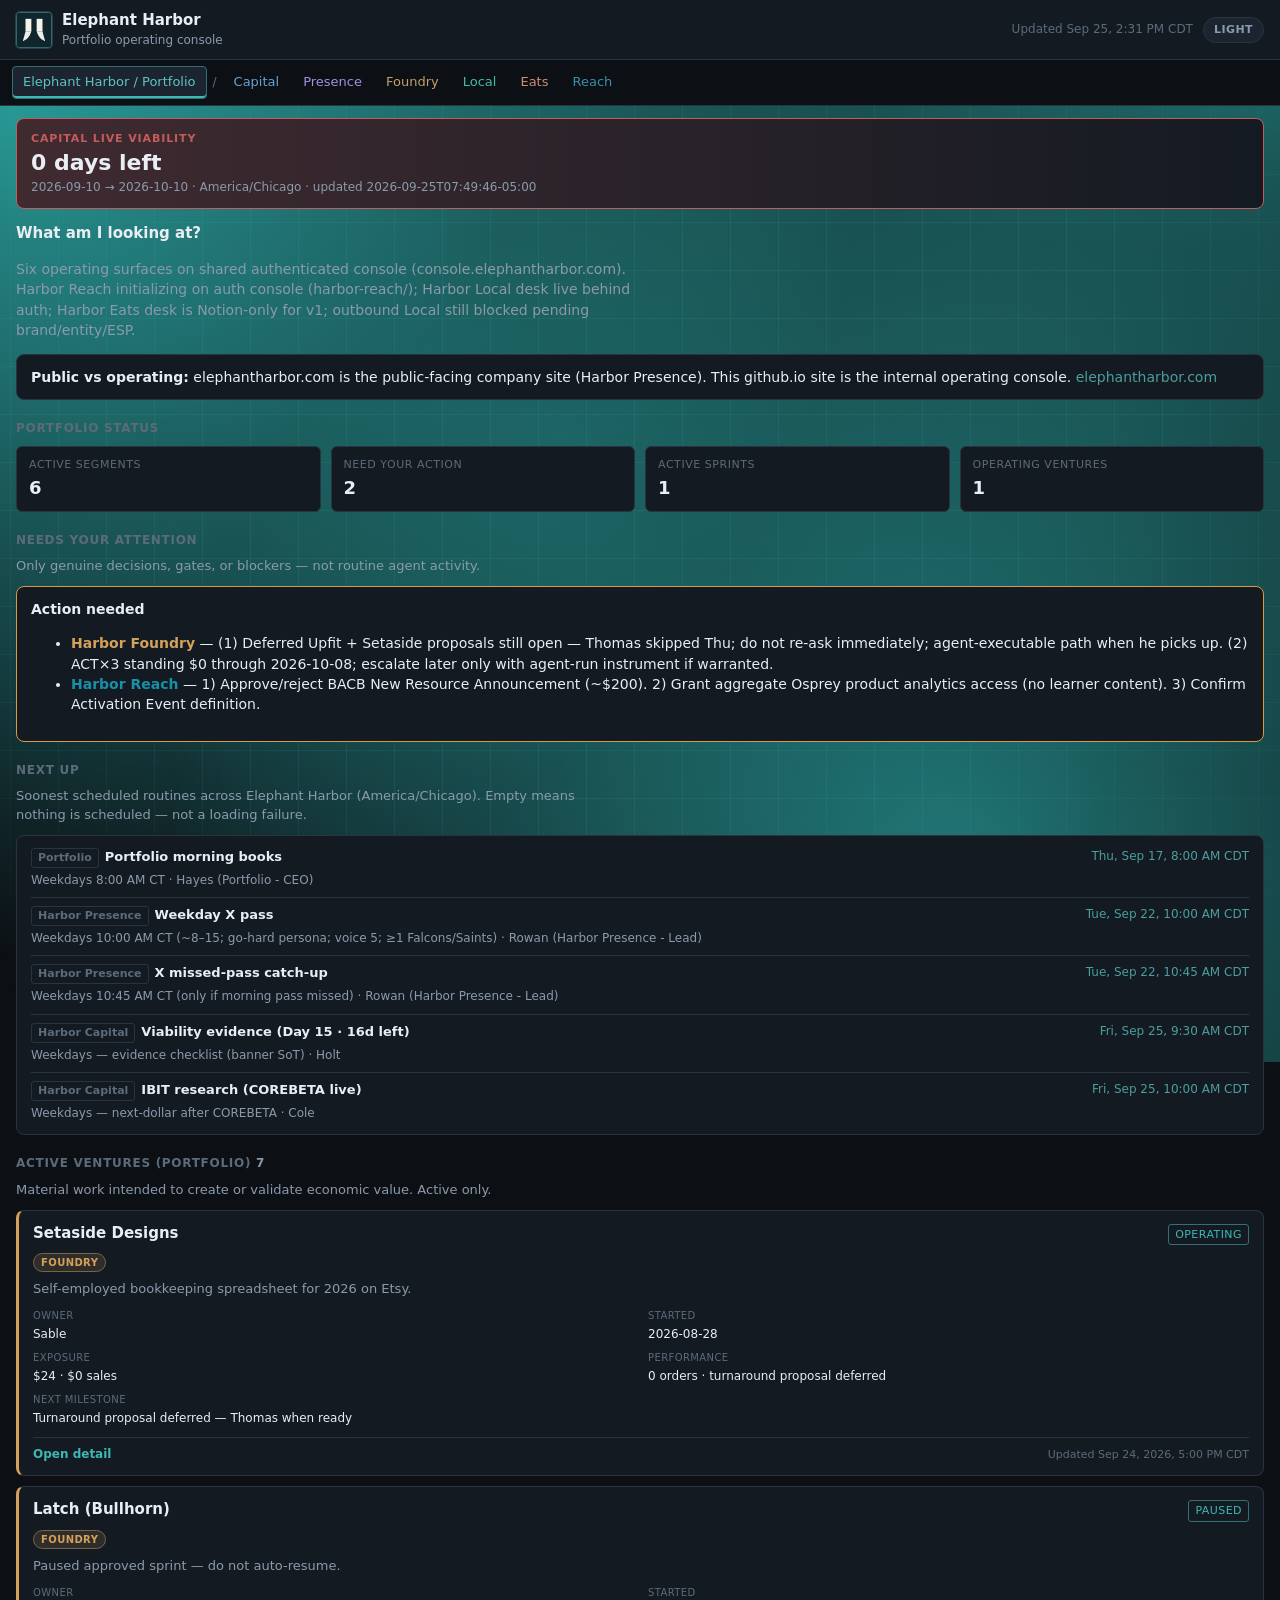
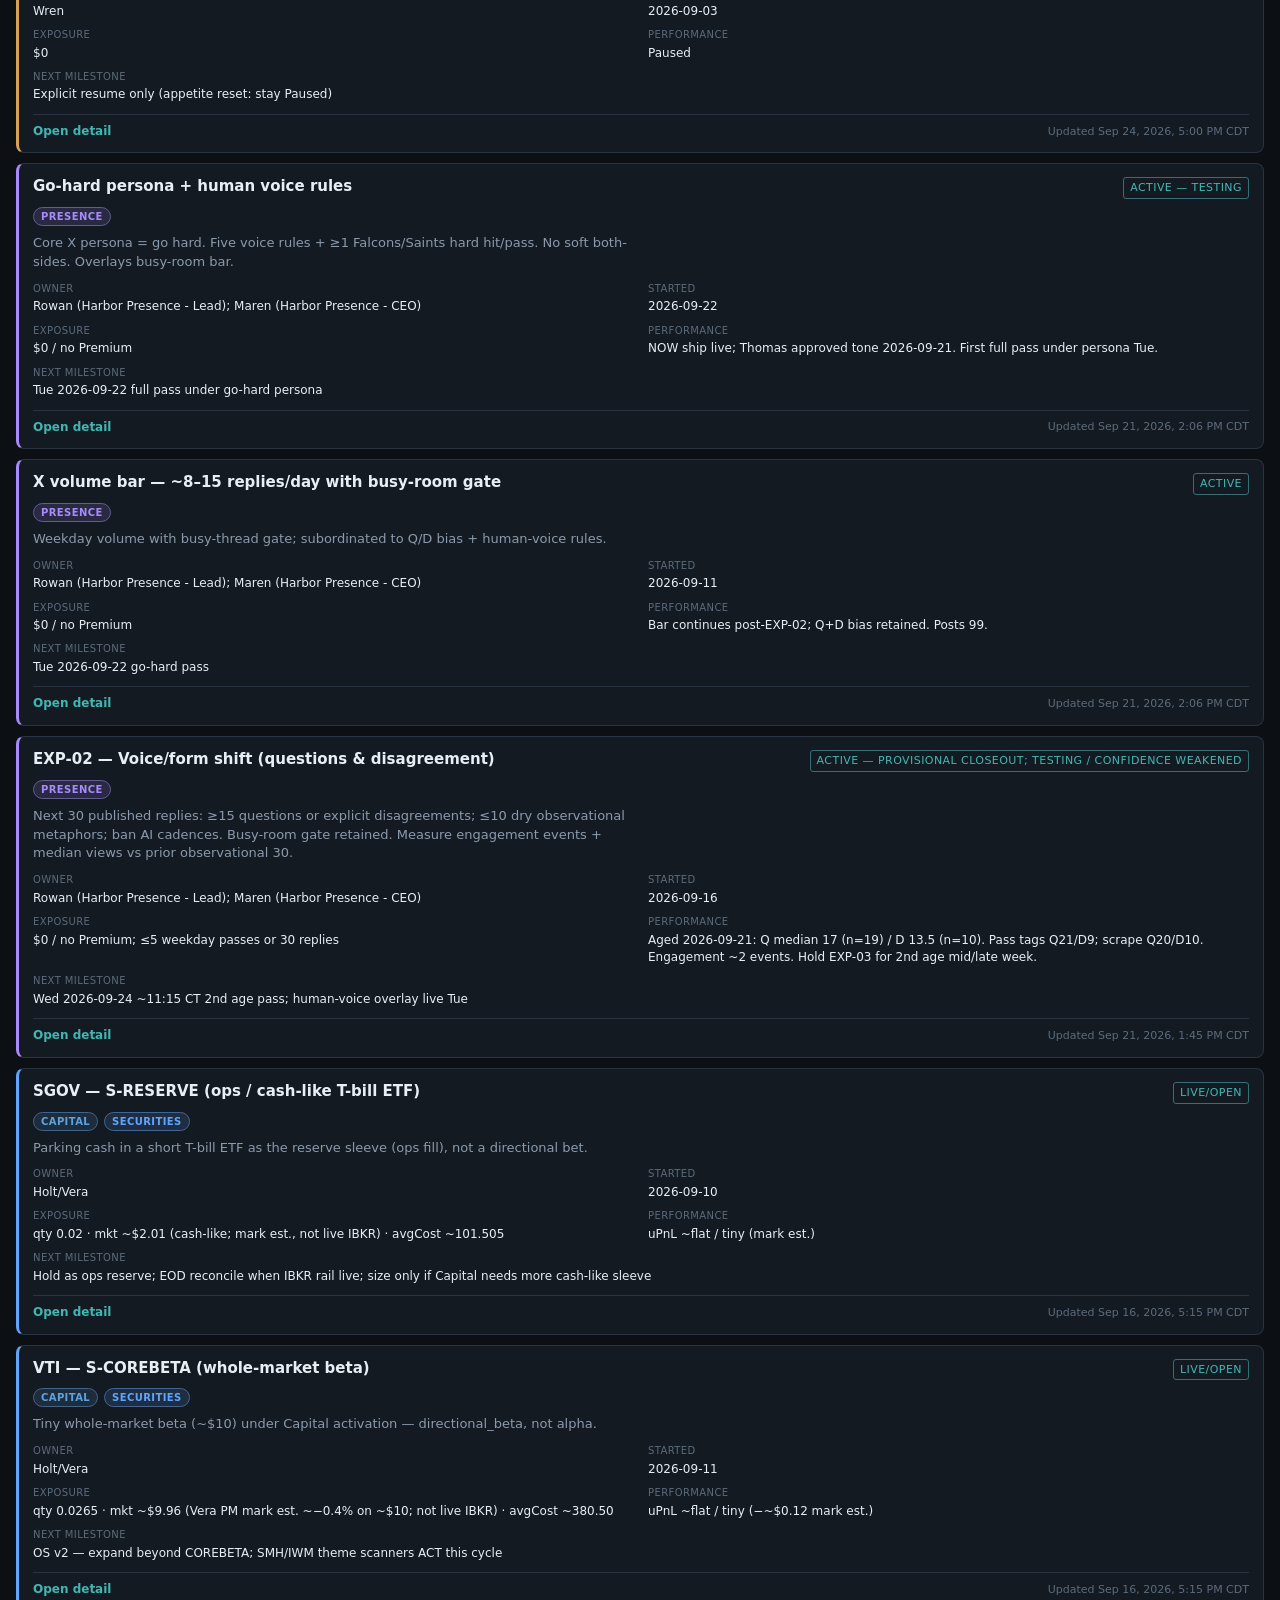
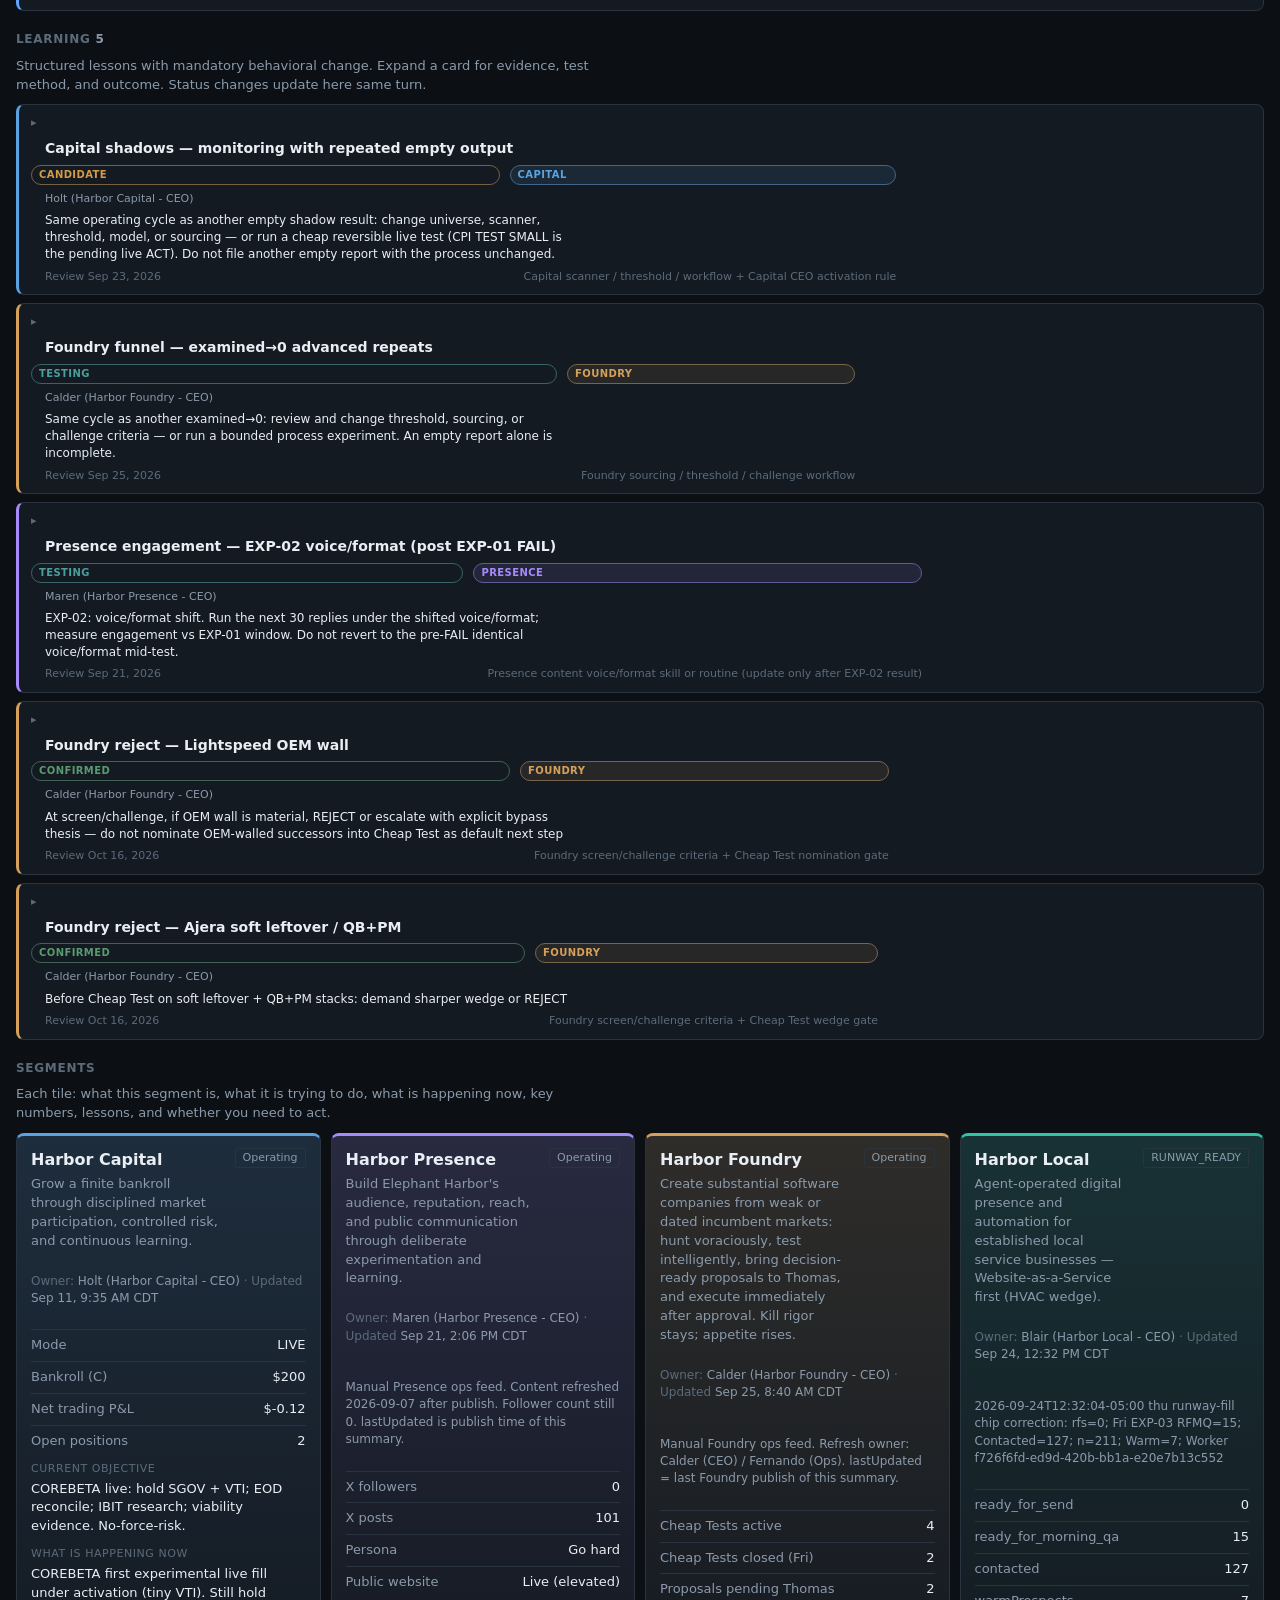
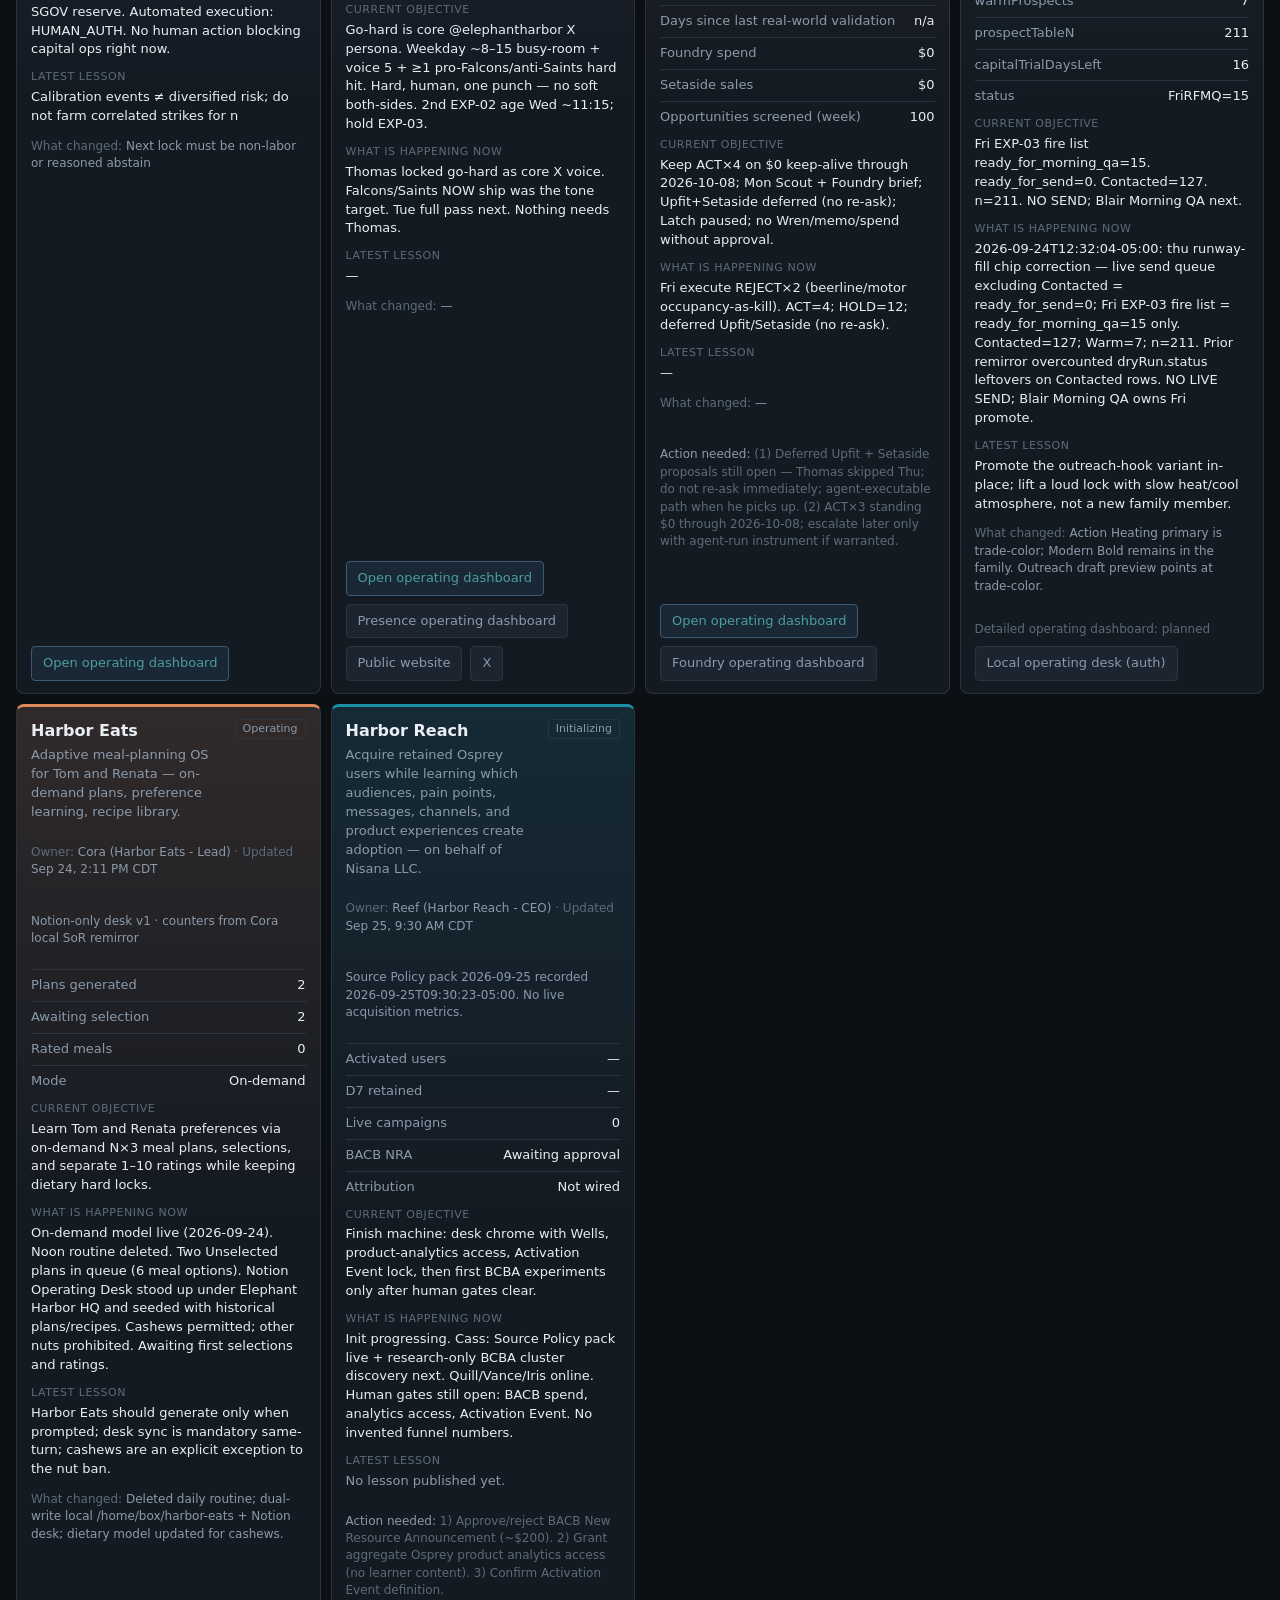
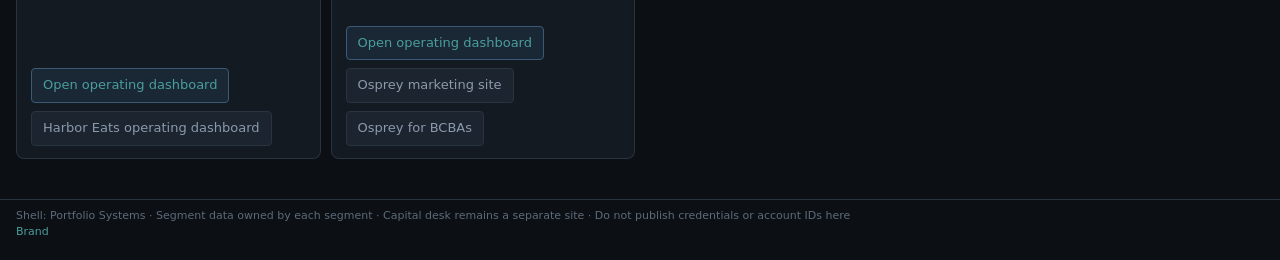
==== commit 74da8992: "Add Harbor Reach portfolio segment (tile, nav, tokens) Wire Reach into portfolio.json, homepage wayh" ====
--- a/index.html
+++ b/index.html
@@ -20,7 +20,7 @@
   <meta charset="utf-8" />
   <meta name="viewport" content="width=device-width, initial-scale=1" />
   <title>Elephant Harbor — Portfolio operating console</title>
-  <meta name="description" content="Elephant Harbor portfolio operating console for Capital, Presence, Foundry, Local, and Eats." />
+  <meta name="description" content="Elephant Harbor portfolio operating console for Capital, Presence, Foundry, Local, Eats, and Reach." />
   <link rel="stylesheet" href="shared/eh-console.css?v=20260916lrn0" />
   <script>
     (function(){try{var t=localStorage.getItem('eh-console-theme');if(t==='light'||t==='dark')document.documentElement.setAttribute('data-theme',t);else document.documentElement.setAttribute('data-theme','dark');}catch(e){document.documentElement.setAttribute('data-theme','dark');}})();
@@ -48,6 +48,7 @@
     <a data-segment="foundry" href="https://console.elephantharbor.com/harbor-foundry/">Foundry</a>
     <a data-segment="local" href="https://console.elephantharbor.com/harbor-local/">Local</a>
     <a data-segment="eats" href="https://console.elephantharbor.com/harbor-eats/">Eats</a>
+    <a data-segment="reach" href="https://console.elephantharbor.com/harbor-reach/">Reach</a>
   </nav>
 
   <main id="app">
--- a/shared/eh-console.css
+++ b/shared/eh-console.css
@@ -39,6 +39,7 @@
   --foundry: #d4a05a;
   --local: #2ec4a8;
   --eats: #e08a5c;
+  --reach: #1a8fa8;
 
   /* Capital markets — related family, mutually distinct */
   --market-securities: #60a5fa;
@@ -73,6 +74,7 @@
   --foundry: #a67a2e;
   --local: #0f8f78;
   --eats: #b85f35;
+  --reach: #2eb8d4;
   --market-securities: #2563eb;
   --market-options: #7c3aed;
   --market-event: #15803d;
@@ -88,6 +90,7 @@
 body.eh-foundry { --segment: var(--foundry); --atmosphere: var(--foundry); --atmosphere-rgb: 212, 160, 90; }
 body.eh-local { --segment: var(--local); --atmosphere: var(--local); --atmosphere-rgb: 46, 196, 168; }
 body.eh-eats { --segment: var(--eats); --atmosphere: var(--eats); --atmosphere-rgb: 224, 138, 92; }
+body.eh-reach { --segment: var(--reach); --atmosphere: var(--reach); --atmosphere-rgb: 26, 143, 168; }
 
 body.eh-market-securities { --atmosphere: var(--market-securities); --atmosphere-rgb: 96, 165, 250; --segment: var(--market-securities); }
 body.eh-market-options { --atmosphere: var(--market-options); --atmosphere-rgb: 192, 132, 252; --segment: var(--market-options); }
@@ -199,6 +202,7 @@
 .wayhome a[data-segment="foundry"], .wayhome a[href*="harbor-foundry"] { color: color-mix(in srgb, var(--foundry) 75%, var(--muted)); }
 .wayhome a[data-segment="local"], .wayhome a[href*="harbor-local"], .wayhome a[href="#local"] { color: color-mix(in srgb, var(--local) 75%, var(--muted)); }
 .wayhome a[data-segment="eats"], .wayhome a[href*="harbor-eats"] { color: color-mix(in srgb, var(--eats) 75%, var(--muted)); }
+.wayhome a[data-segment="reach"], .wayhome a[href*="harbor-reach"] { color: color-mix(in srgb, var(--reach) 75%, var(--muted)); }
 .wayhome a[data-segment="portfolio"], .wayhome a.active[href="/"], .wayhome a.active[href="./"] {
   color: color-mix(in srgb, var(--portfolio) 80%, var(--text));
 }
@@ -242,6 +246,7 @@
 .badge-foundry { color: var(--foundry); border-color: #5a4020; }
 .badge-local { color: var(--local); border-color: #2a5a50; }
 .badge-eats { color: var(--eats); border-color: #5a3a28; }
+.badge-reach { color: var(--reach); border-color: #2a5058; }
 .badge-portfolio { color: var(--portfolio); border-color: #2a5a58; }
 .badge-paper { color: var(--paper); border-color: #5a4a20; background: #241e10; }
 
@@ -478,6 +483,7 @@
 .tile[data-segment="foundry"], .tile.seg-foundry { --tile-accent: var(--foundry); border-top-color: var(--foundry); }
 .tile[data-segment="local"], .tile.seg-local { --tile-accent: var(--local); border-top-color: var(--local); }
 .tile[data-segment="eats"], .tile.seg-eats { --tile-accent: var(--eats); border-top-color: var(--eats); }
+.tile[data-segment="reach"], .tile.seg-reach { --tile-accent: var(--reach); border-top-color: var(--reach); }
 .tile[data-segment="portfolio"], .tile.seg-portfolio { --tile-accent: var(--portfolio); border-top-color: var(--portfolio); }
 
 .mark {
@@ -684,6 +690,12 @@
   border-color: color-mix(in srgb, var(--local) 45%, var(--border));
   background: color-mix(in srgb, var(--local) 14%, transparent);
 }
+.av-stamp-segment.av-segment-reach,
+.av-stamp-segment[data-segment="reach"] {
+  color: var(--reach);
+  border-color: color-mix(in srgb, var(--reach) 45%, var(--border));
+  background: color-mix(in srgb, var(--reach) 14%, transparent);
+}
 .av-stamp-segment.av-segment-portfolio,
 .av-stamp-segment[data-segment="portfolio"] {
   color: var(--portfolio);
@@ -730,6 +742,7 @@
 .av-card.av-accent-segment-presence { border-left-color: var(--presence); }
 .av-card.av-accent-segment-foundry { border-left-color: var(--foundry); }
 .av-card.av-accent-segment-local { border-left-color: var(--local); }
+.av-card.av-accent-segment-reach { border-left-color: var(--reach); }
 .av-card.av-accent-segment-portfolio { border-left-color: var(--portfolio); }
 .av-card.av-accent-market-securities { border-left-color: var(--market-securities); }
 .av-card.av-accent-market-options { border-left-color: var(--market-options); }
@@ -862,6 +875,7 @@
 .lrn-accent-segment-presence { border-left-color: var(--presence); --segment: var(--presence); }
 .lrn-accent-segment-foundry { border-left-color: var(--foundry); --segment: var(--foundry); }
 .lrn-accent-segment-local { border-left-color: var(--local); --segment: var(--local); }
+.lrn-accent-segment-reach { border-left-color: var(--reach); --segment: var(--reach); }
 .lrn-accent-segment-portfolio { border-left-color: var(--portfolio); --segment: var(--portfolio); }
 .lrn-accent-segment-cross { border-left-color: var(--accent); --segment: var(--accent); }
 
--- a/static/segment.css
+++ b/static/segment.css
@@ -25,3 +25,4 @@
 .attention li[data-segment="foundry"] .seg { color: var(--foundry); }
 .attention li[data-segment="local"] .seg { color: var(--local); }
 .attention li[data-segment="eats"] .seg { color: var(--eats); }
+.attention li[data-segment="reach"] .seg { color: var(--reach); }
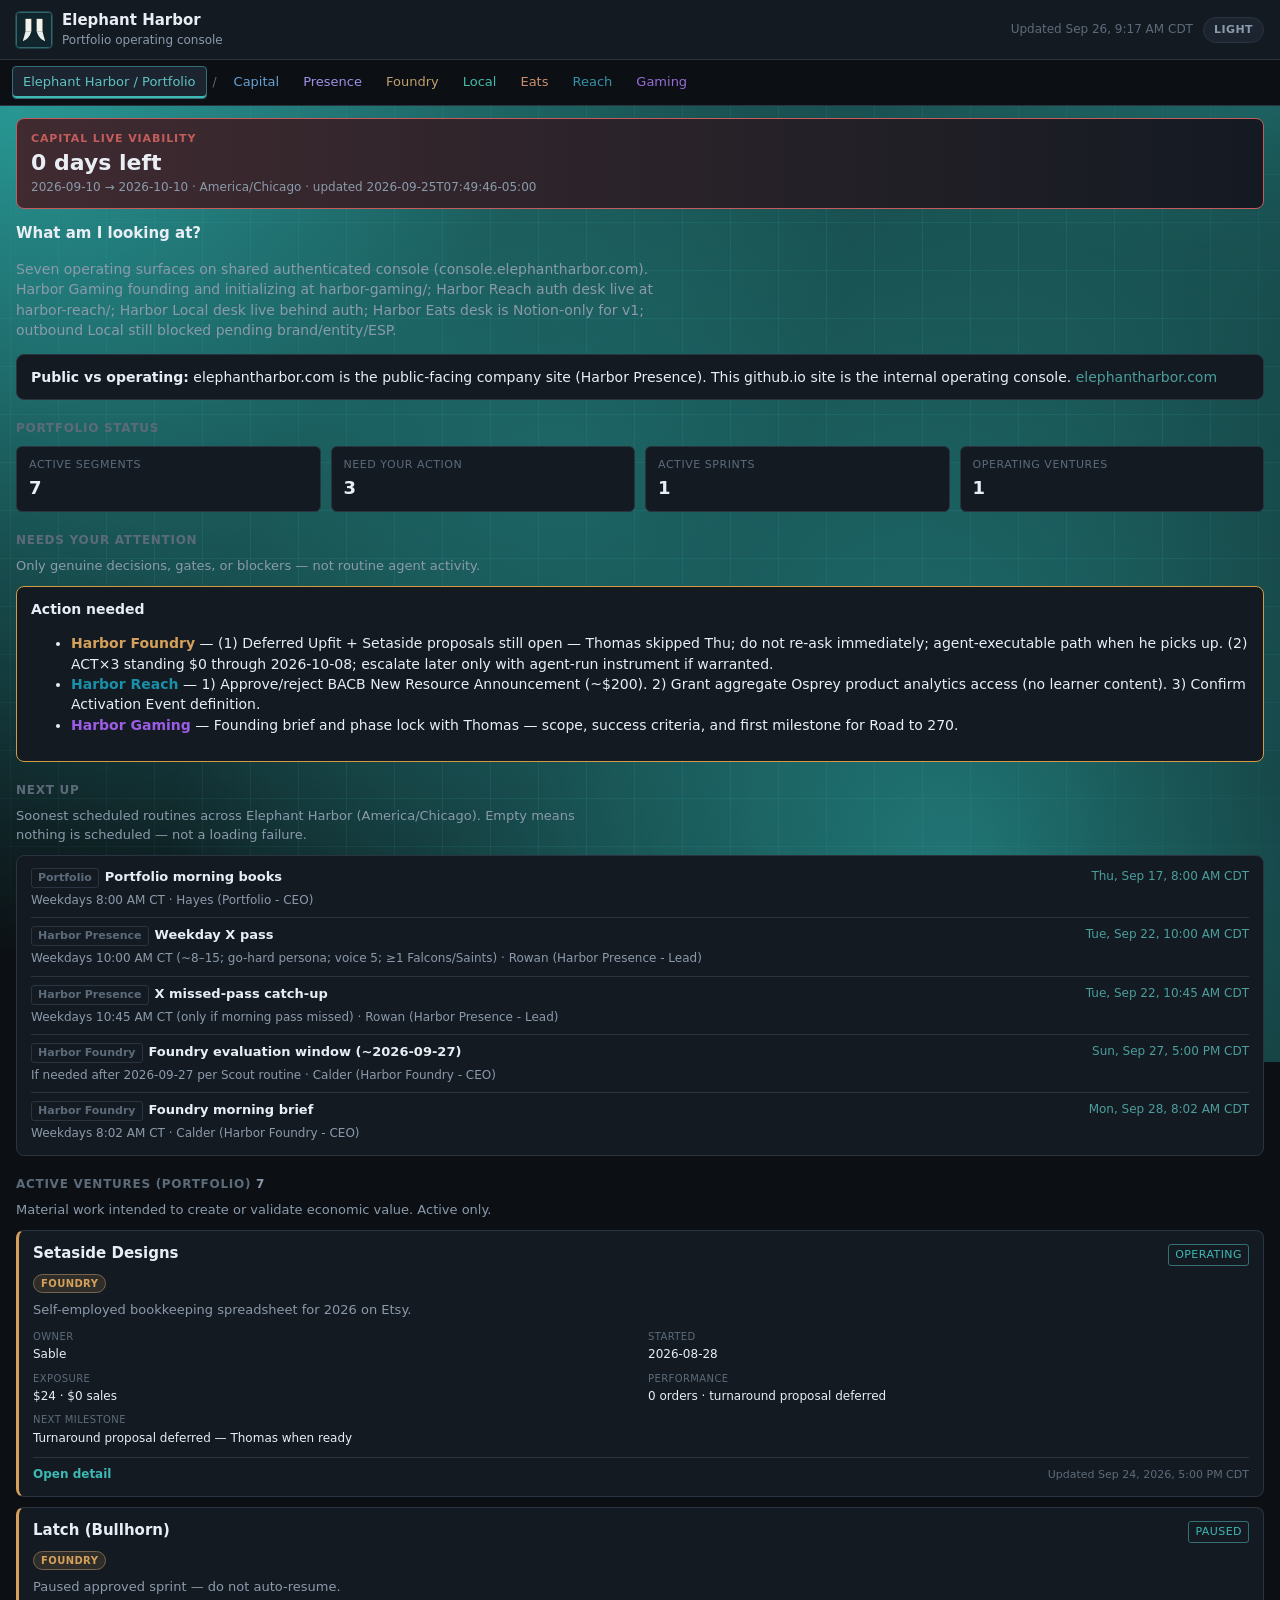
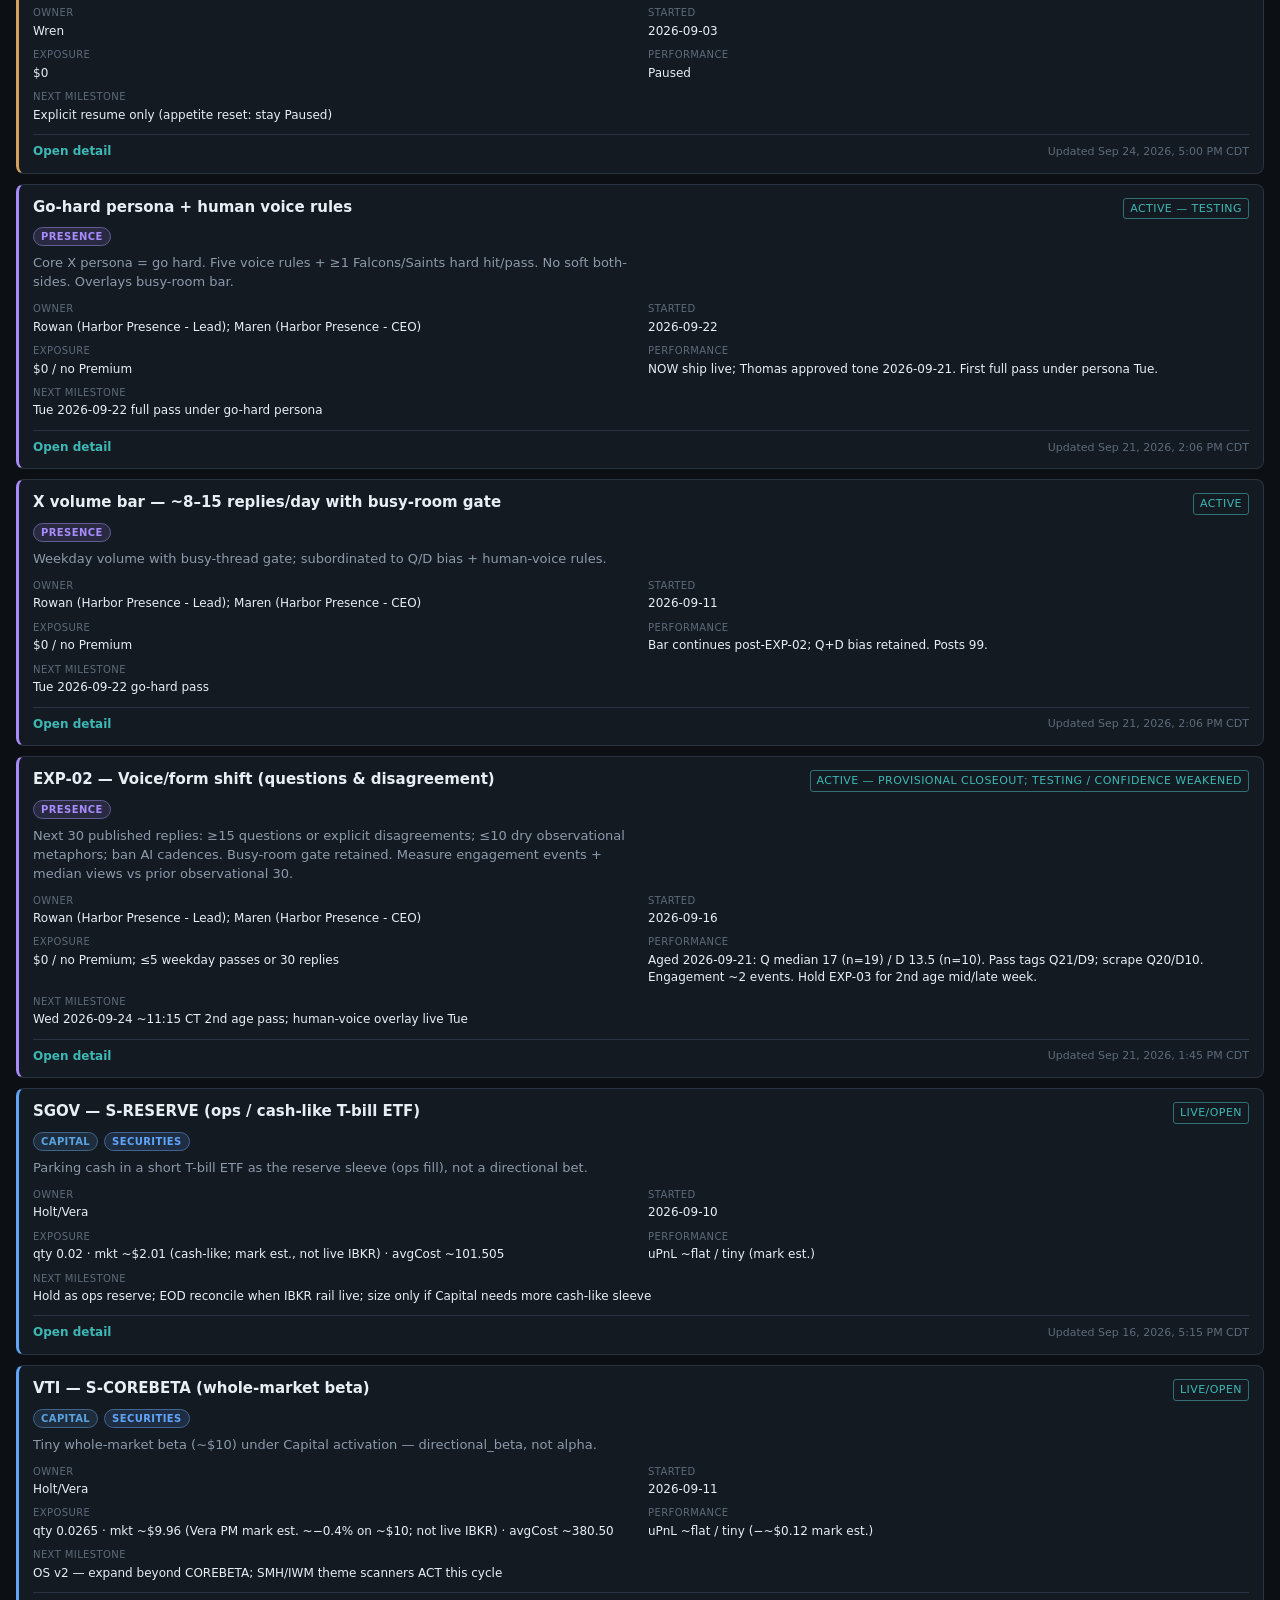
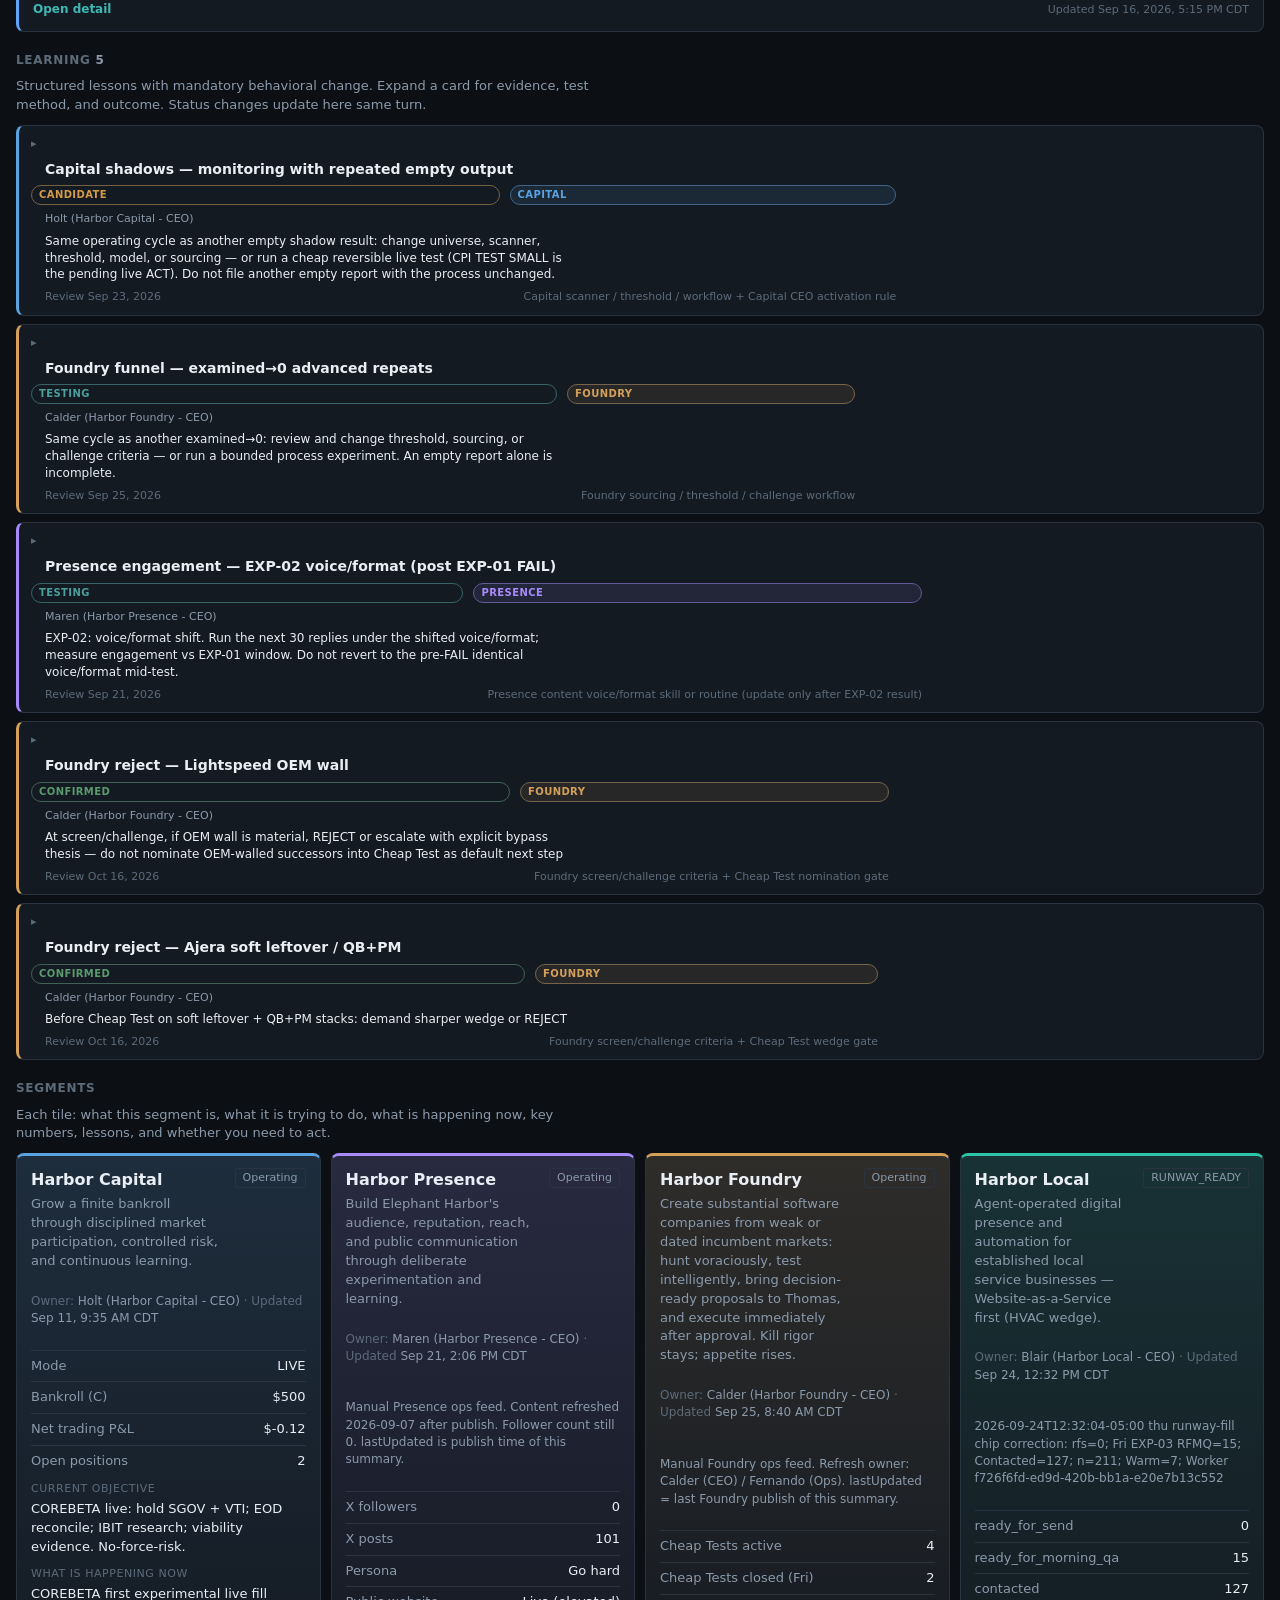
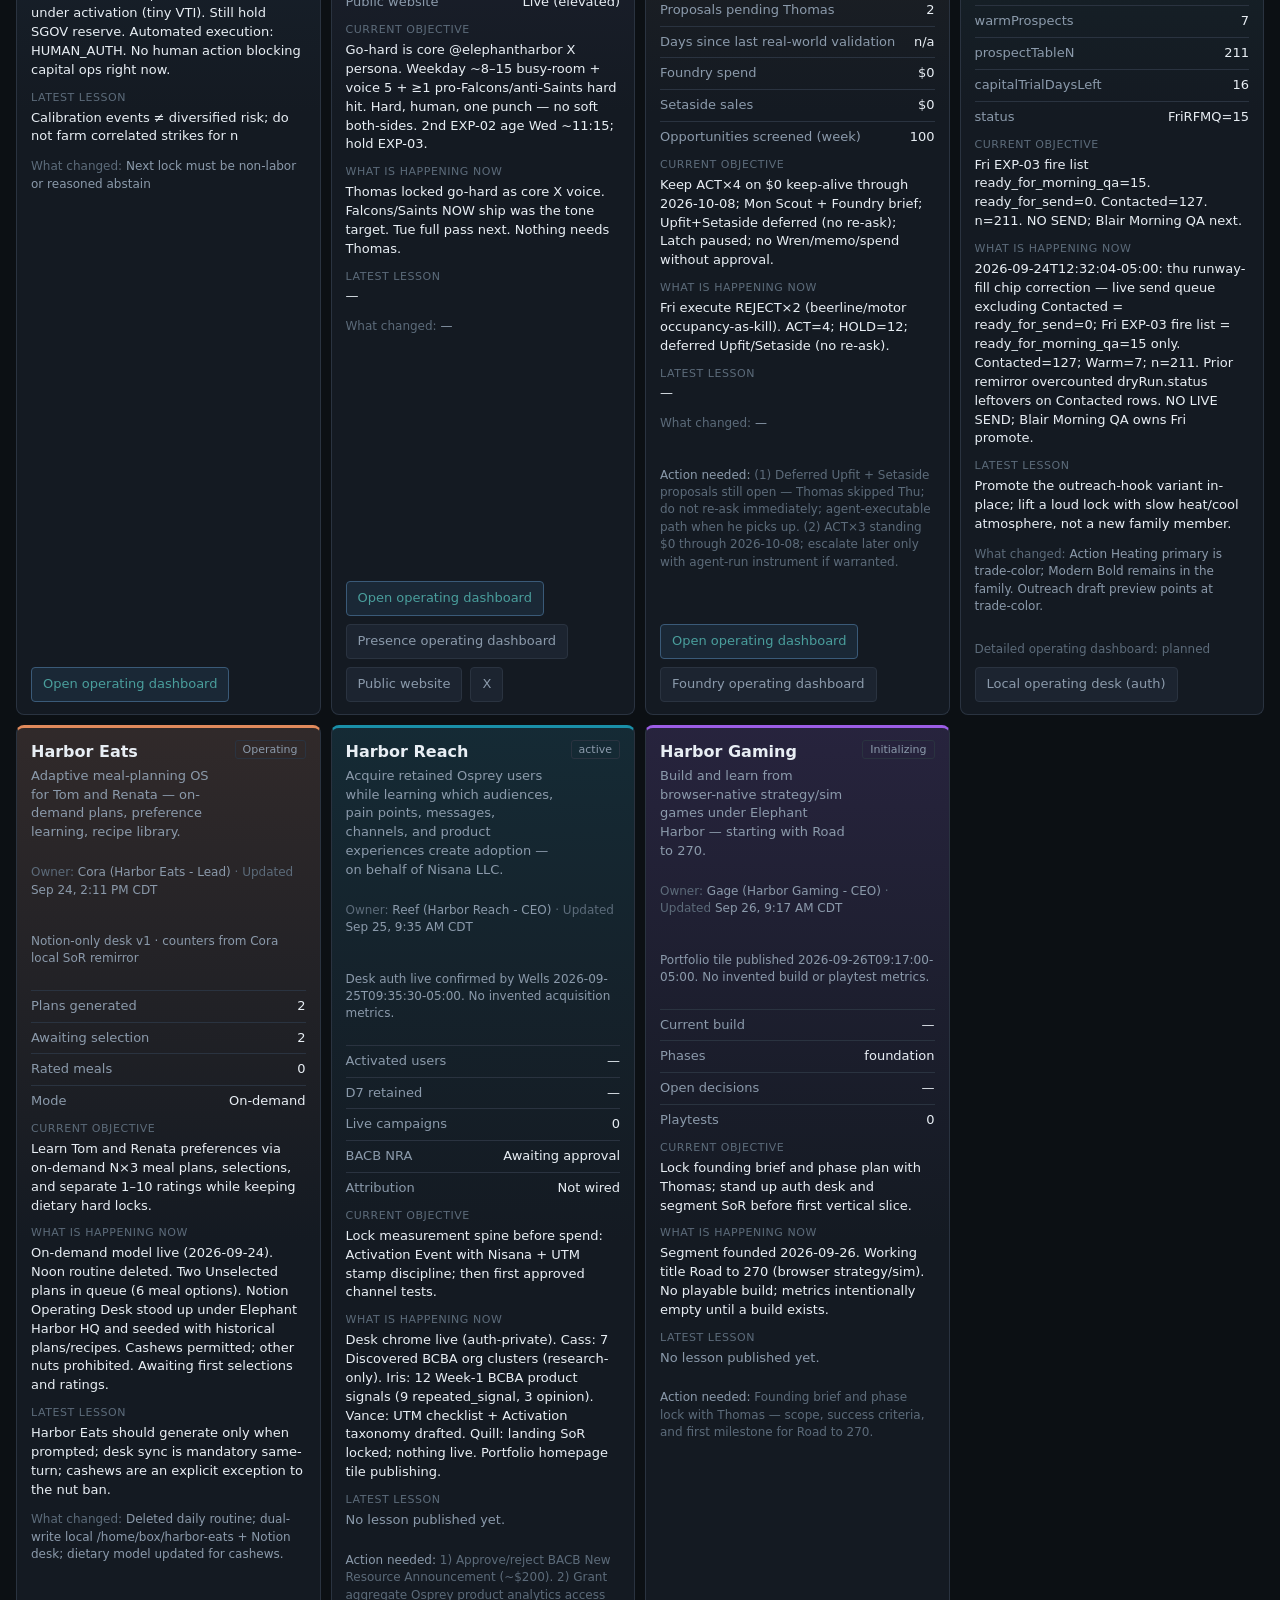
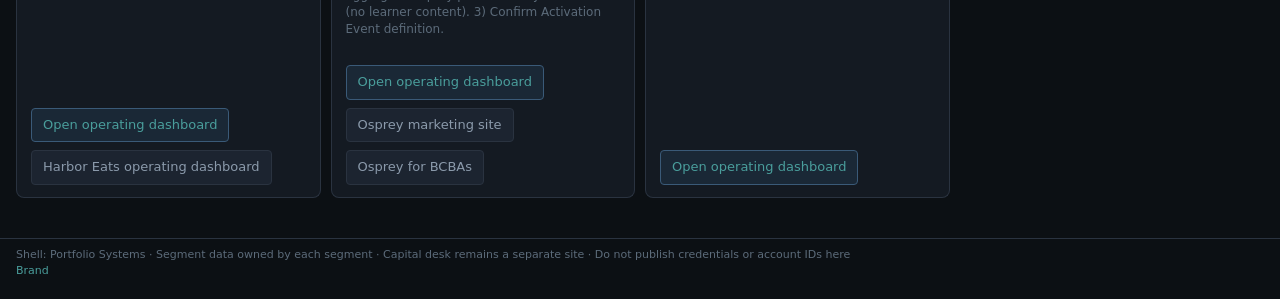
==== commit de4b331b: "Add Harbor Gaming portfolio segment (tile, nav, tokens) Wire Gaming into portfolio.json, homepage wa" ====
--- a/index.html
+++ b/index.html
@@ -20,7 +20,7 @@
   <meta charset="utf-8" />
   <meta name="viewport" content="width=device-width, initial-scale=1" />
   <title>Elephant Harbor — Portfolio operating console</title>
-  <meta name="description" content="Elephant Harbor portfolio operating console for Capital, Presence, Foundry, Local, Eats, and Reach." />
+  <meta name="description" content="Elephant Harbor portfolio operating console for Capital, Presence, Foundry, Local, Eats, Reach, and Gaming." />
   <link rel="stylesheet" href="shared/eh-console.css?v=20260916lrn0" />
   <script>
     (function(){try{var t=localStorage.getItem('eh-console-theme');if(t==='light'||t==='dark')document.documentElement.setAttribute('data-theme',t);else document.documentElement.setAttribute('data-theme','dark');}catch(e){document.documentElement.setAttribute('data-theme','dark');}})();
@@ -49,6 +49,7 @@
     <a data-segment="local" href="https://console.elephantharbor.com/harbor-local/">Local</a>
     <a data-segment="eats" href="https://console.elephantharbor.com/harbor-eats/">Eats</a>
     <a data-segment="reach" href="https://console.elephantharbor.com/harbor-reach/">Reach</a>
+    <a data-segment="gaming" href="https://console.elephantharbor.com/harbor-gaming/">Gaming</a>
   </nav>
 
   <main id="app">
--- a/shared/eh-console.css
+++ b/shared/eh-console.css
@@ -40,6 +40,7 @@
   --local: #2ec4a8;
   --eats: #e08a5c;
   --reach: #1a8fa8;
+  --gaming: #9b5de5;
 
   /* Capital markets — related family, mutually distinct */
   --market-securities: #60a5fa;
@@ -75,6 +76,7 @@
   --local: #0f8f78;
   --eats: #b85f35;
   --reach: #2eb8d4;
+  --gaming: #c77dff;
   --market-securities: #2563eb;
   --market-options: #7c3aed;
   --market-event: #15803d;
@@ -91,6 +93,7 @@
 body.eh-local { --segment: var(--local); --atmosphere: var(--local); --atmosphere-rgb: 46, 196, 168; }
 body.eh-eats { --segment: var(--eats); --atmosphere: var(--eats); --atmosphere-rgb: 224, 138, 92; }
 body.eh-reach { --segment: var(--reach); --atmosphere: var(--reach); --atmosphere-rgb: 26, 143, 168; }
+body.eh-gaming { --segment: var(--gaming); --atmosphere: var(--gaming); --atmosphere-rgb: 155, 93, 229; }
 
 body.eh-market-securities { --atmosphere: var(--market-securities); --atmosphere-rgb: 96, 165, 250; --segment: var(--market-securities); }
 body.eh-market-options { --atmosphere: var(--market-options); --atmosphere-rgb: 192, 132, 252; --segment: var(--market-options); }
@@ -203,6 +206,7 @@
 .wayhome a[data-segment="local"], .wayhome a[href*="harbor-local"], .wayhome a[href="#local"] { color: color-mix(in srgb, var(--local) 75%, var(--muted)); }
 .wayhome a[data-segment="eats"], .wayhome a[href*="harbor-eats"] { color: color-mix(in srgb, var(--eats) 75%, var(--muted)); }
 .wayhome a[data-segment="reach"], .wayhome a[href*="harbor-reach"] { color: color-mix(in srgb, var(--reach) 75%, var(--muted)); }
+.wayhome a[data-segment="gaming"], .wayhome a[href*="harbor-gaming"] { color: color-mix(in srgb, var(--gaming) 75%, var(--muted)); }
 .wayhome a[data-segment="portfolio"], .wayhome a.active[href="/"], .wayhome a.active[href="./"] {
   color: color-mix(in srgb, var(--portfolio) 80%, var(--text));
 }
@@ -247,6 +251,7 @@
 .badge-local { color: var(--local); border-color: #2a5a50; }
 .badge-eats { color: var(--eats); border-color: #5a3a28; }
 .badge-reach { color: var(--reach); border-color: #2a5058; }
+.badge-gaming { color: var(--gaming); border-color: #4a3560; }
 .badge-portfolio { color: var(--portfolio); border-color: #2a5a58; }
 .badge-paper { color: var(--paper); border-color: #5a4a20; background: #241e10; }
 
@@ -484,6 +489,7 @@
 .tile[data-segment="local"], .tile.seg-local { --tile-accent: var(--local); border-top-color: var(--local); }
 .tile[data-segment="eats"], .tile.seg-eats { --tile-accent: var(--eats); border-top-color: var(--eats); }
 .tile[data-segment="reach"], .tile.seg-reach { --tile-accent: var(--reach); border-top-color: var(--reach); }
+.tile[data-segment="gaming"], .tile.seg-gaming { --tile-accent: var(--gaming); border-top-color: var(--gaming); }
 .tile[data-segment="portfolio"], .tile.seg-portfolio { --tile-accent: var(--portfolio); border-top-color: var(--portfolio); }
 
 .mark {
@@ -696,6 +702,12 @@
   border-color: color-mix(in srgb, var(--reach) 45%, var(--border));
   background: color-mix(in srgb, var(--reach) 14%, transparent);
 }
+.av-stamp-segment.av-segment-gaming,
+.av-stamp-segment[data-segment="gaming"] {
+  color: var(--gaming);
+  border-color: color-mix(in srgb, var(--gaming) 45%, var(--border));
+  background: color-mix(in srgb, var(--gaming) 14%, transparent);
+}
 .av-stamp-segment.av-segment-portfolio,
 .av-stamp-segment[data-segment="portfolio"] {
   color: var(--portfolio);
@@ -743,6 +755,7 @@
 .av-card.av-accent-segment-foundry { border-left-color: var(--foundry); }
 .av-card.av-accent-segment-local { border-left-color: var(--local); }
 .av-card.av-accent-segment-reach { border-left-color: var(--reach); }
+.av-card.av-accent-segment-gaming { border-left-color: var(--gaming); }
 .av-card.av-accent-segment-portfolio { border-left-color: var(--portfolio); }
 .av-card.av-accent-market-securities { border-left-color: var(--market-securities); }
 .av-card.av-accent-market-options { border-left-color: var(--market-options); }
@@ -876,6 +889,7 @@
 .lrn-accent-segment-foundry { border-left-color: var(--foundry); --segment: var(--foundry); }
 .lrn-accent-segment-local { border-left-color: var(--local); --segment: var(--local); }
 .lrn-accent-segment-reach { border-left-color: var(--reach); --segment: var(--reach); }
+.lrn-accent-segment-gaming { border-left-color: var(--gaming); --segment: var(--gaming); }
 .lrn-accent-segment-portfolio { border-left-color: var(--portfolio); --segment: var(--portfolio); }
 .lrn-accent-segment-cross { border-left-color: var(--accent); --segment: var(--accent); }
 
--- a/static/segment.css
+++ b/static/segment.css
@@ -26,3 +26,4 @@
 .attention li[data-segment="local"] .seg { color: var(--local); }
 .attention li[data-segment="eats"] .seg { color: var(--eats); }
 .attention li[data-segment="reach"] .seg { color: var(--reach); }
+.attention li[data-segment="gaming"] .seg { color: var(--gaming); }
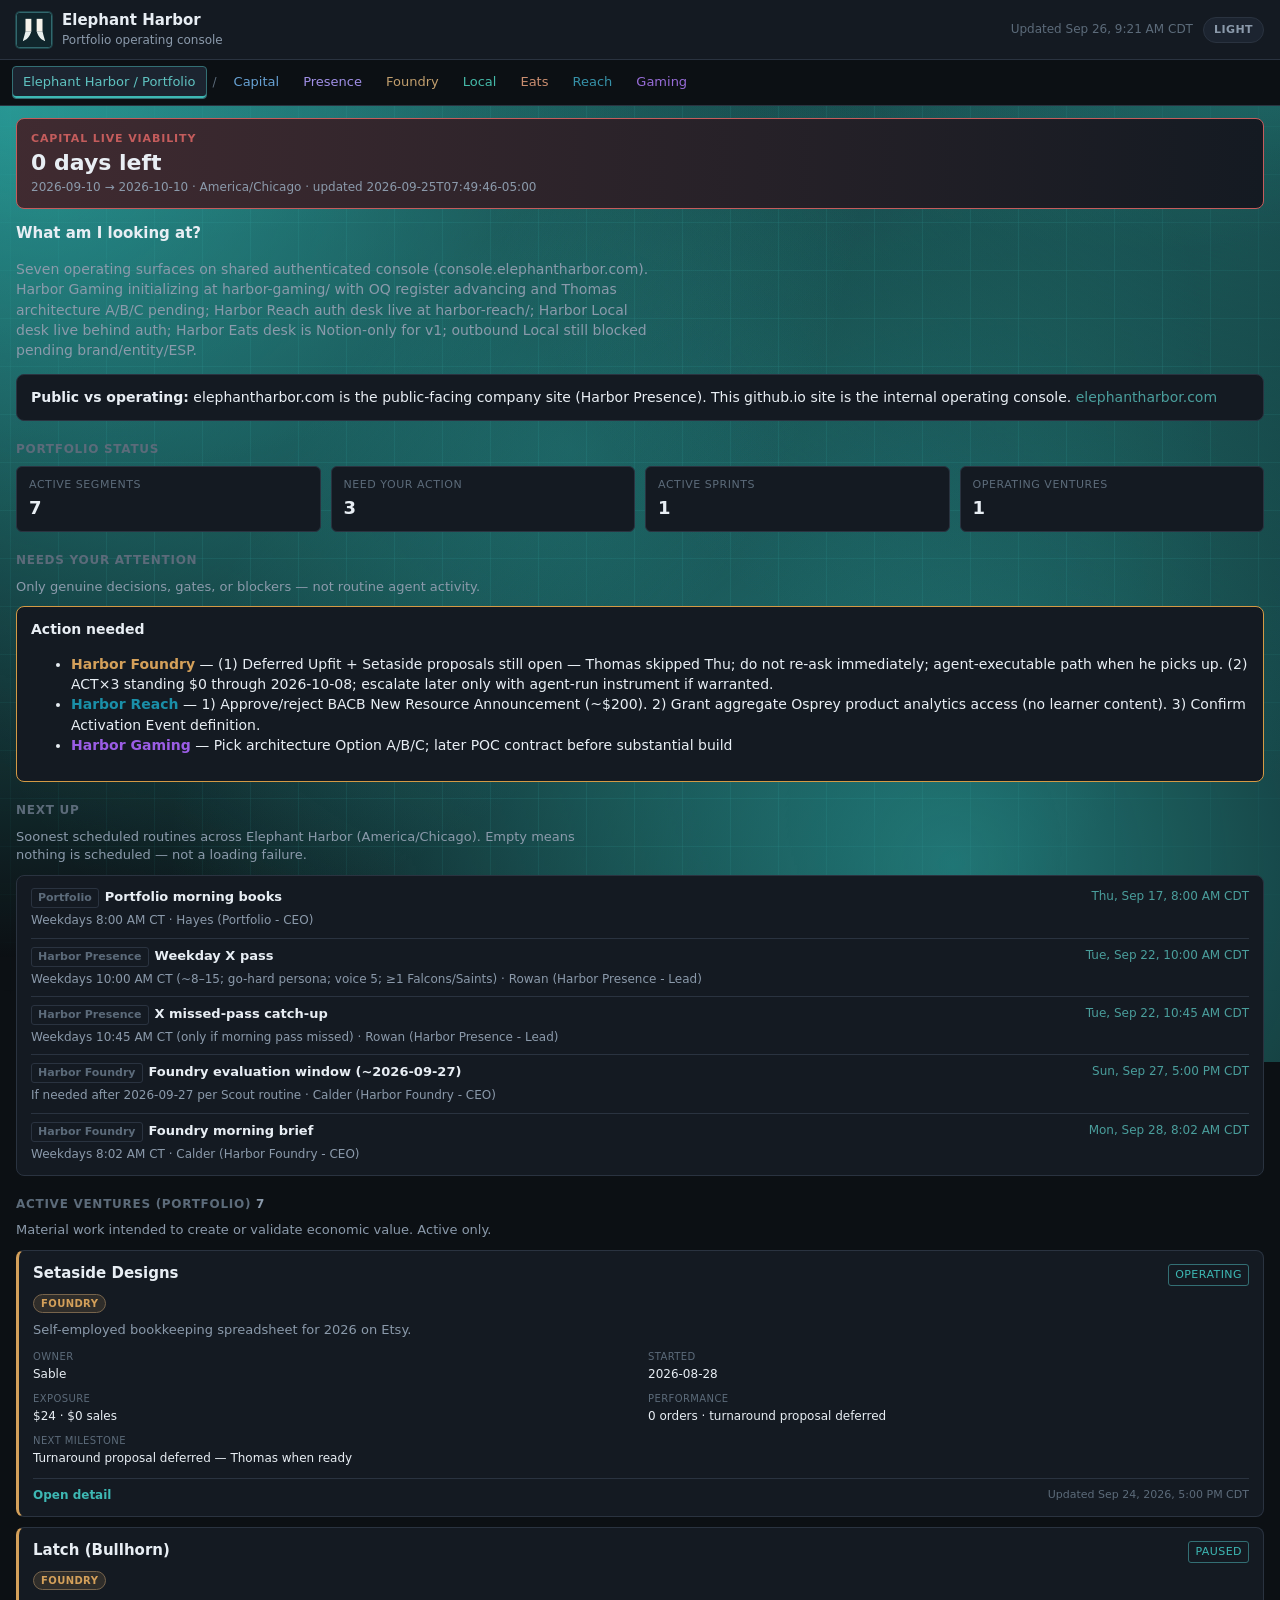
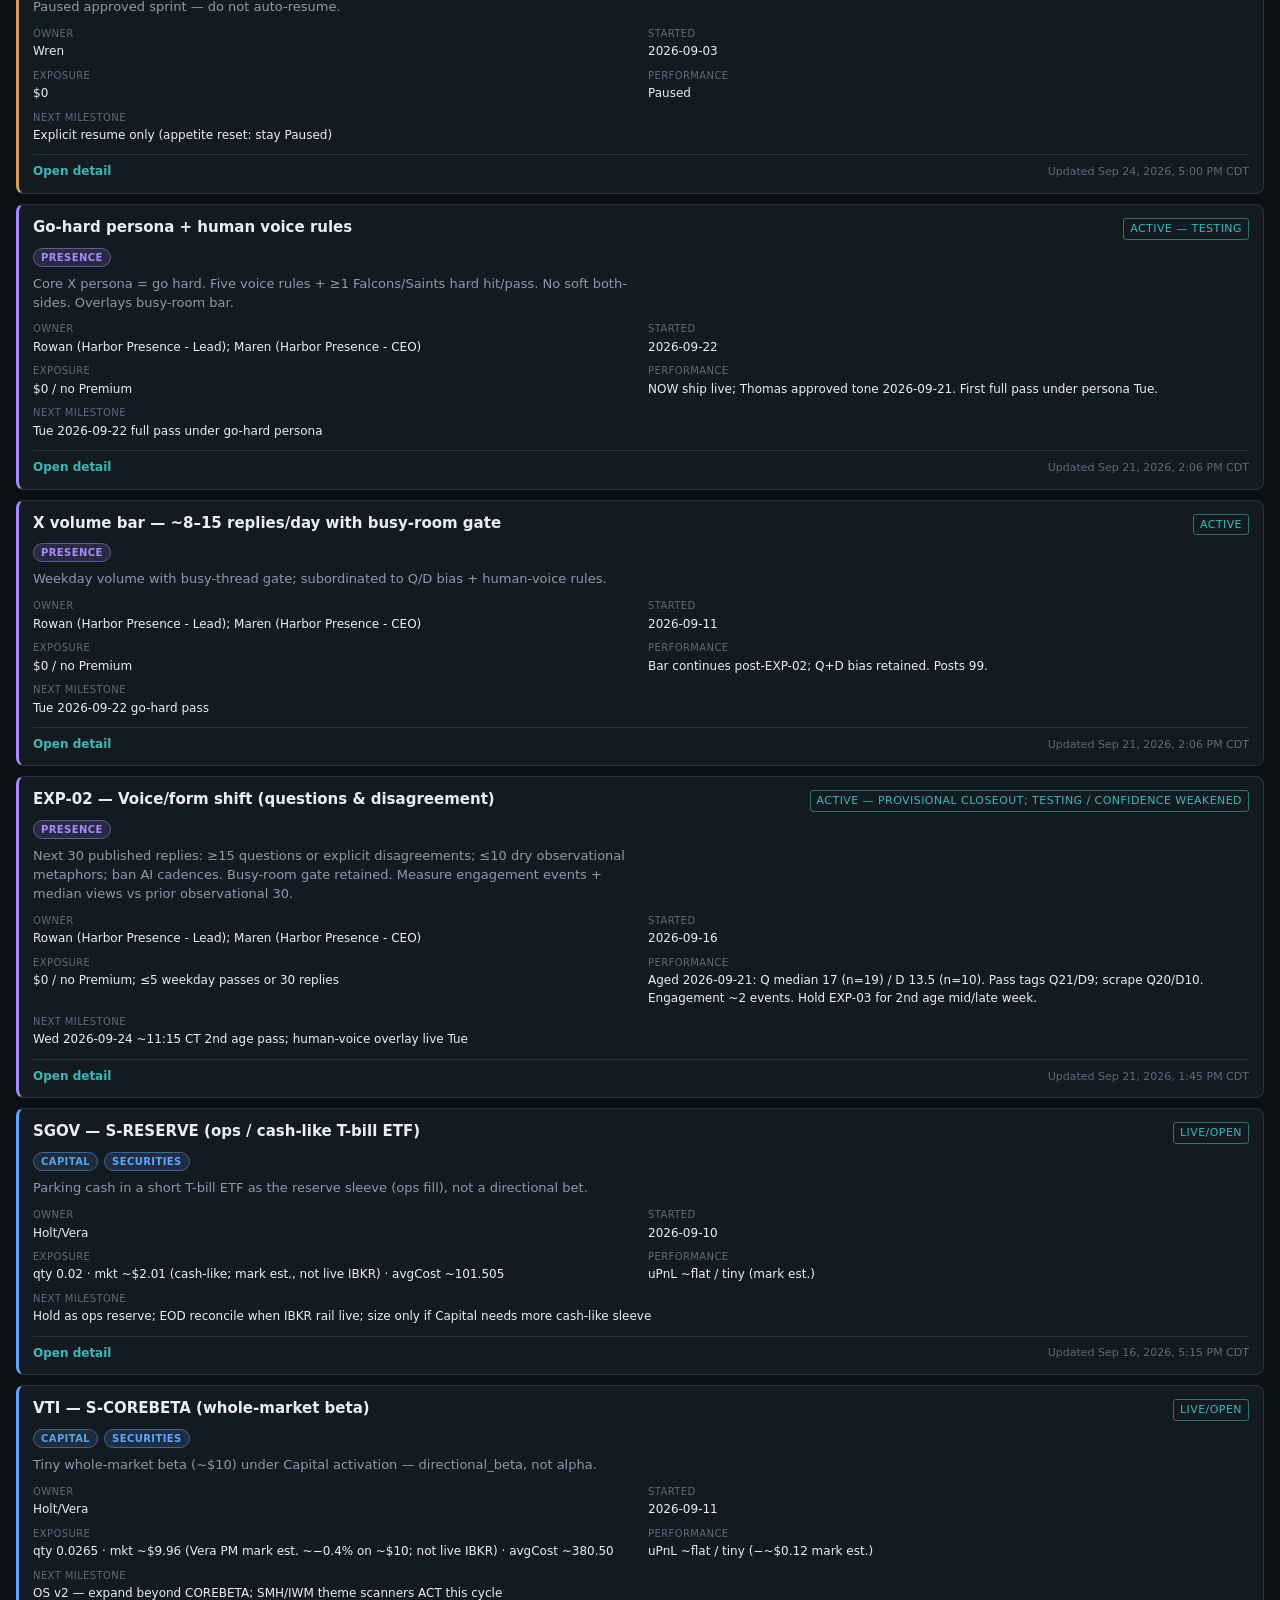
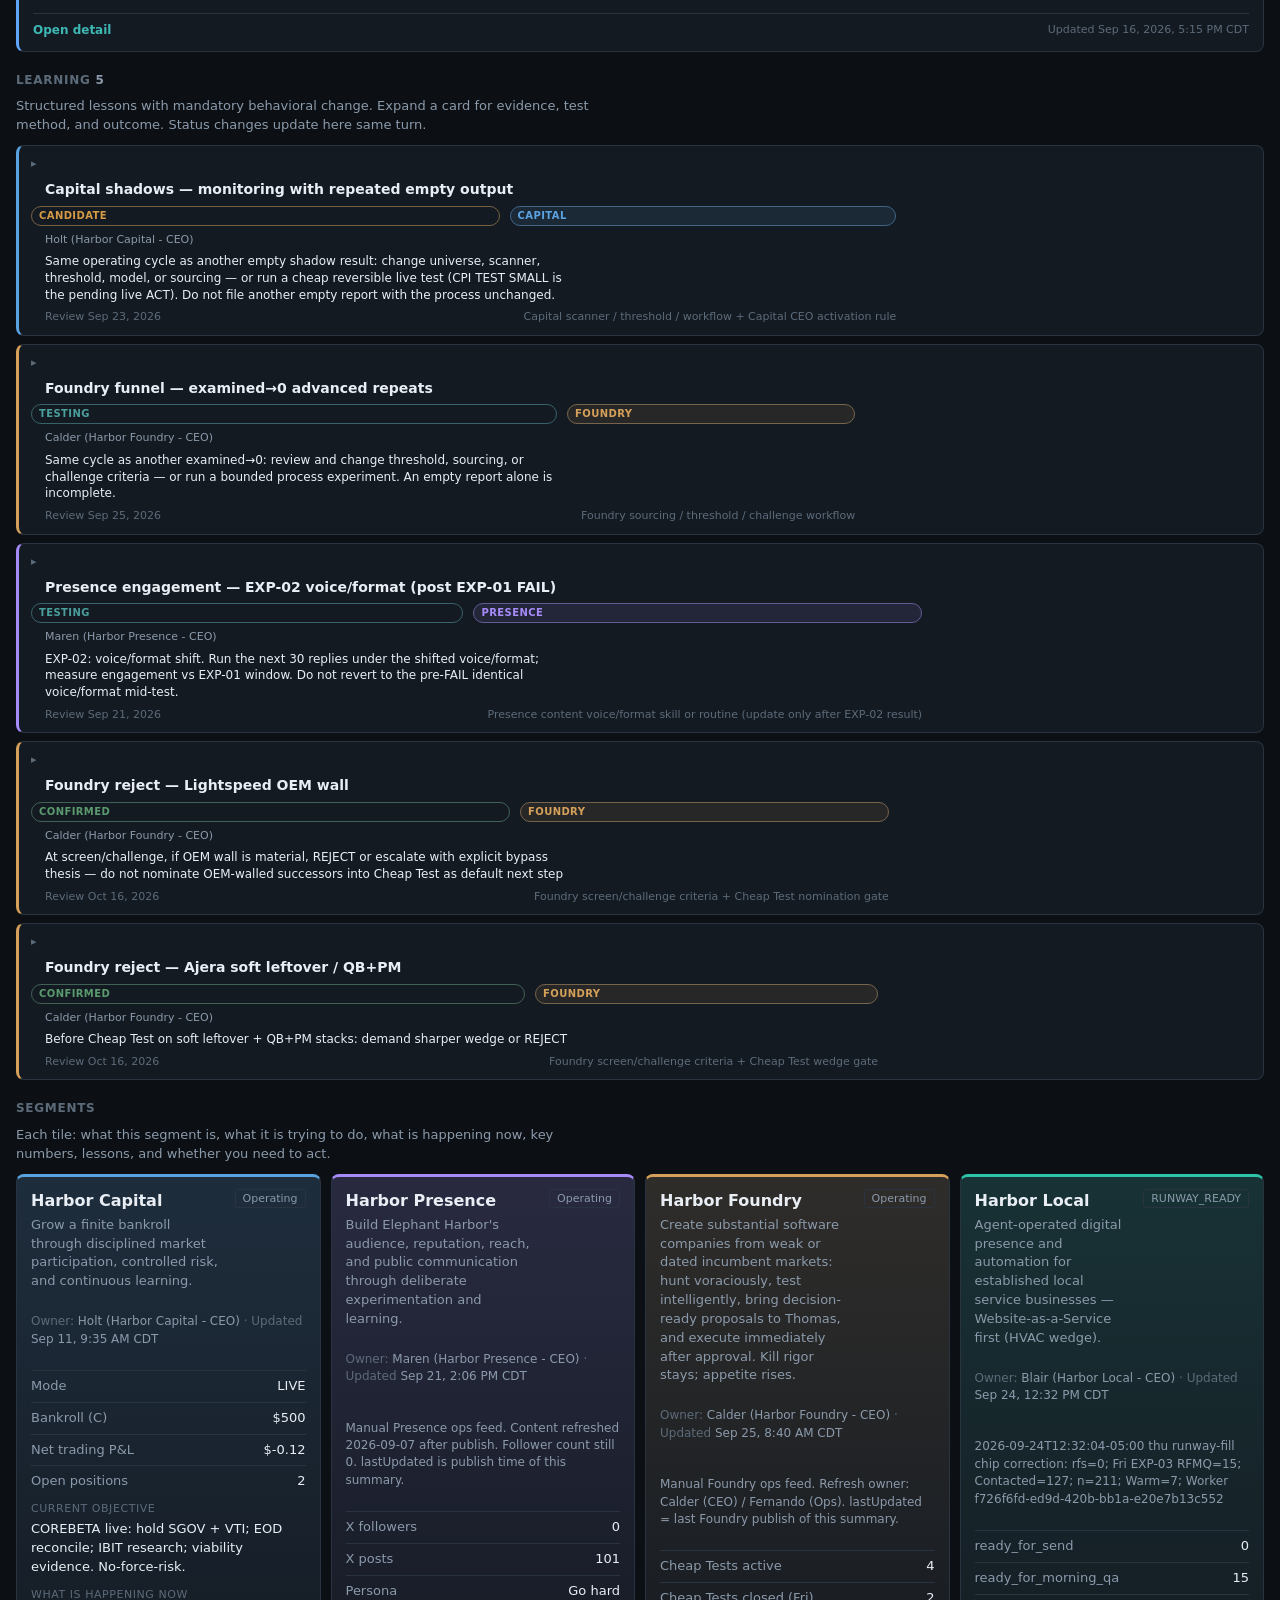
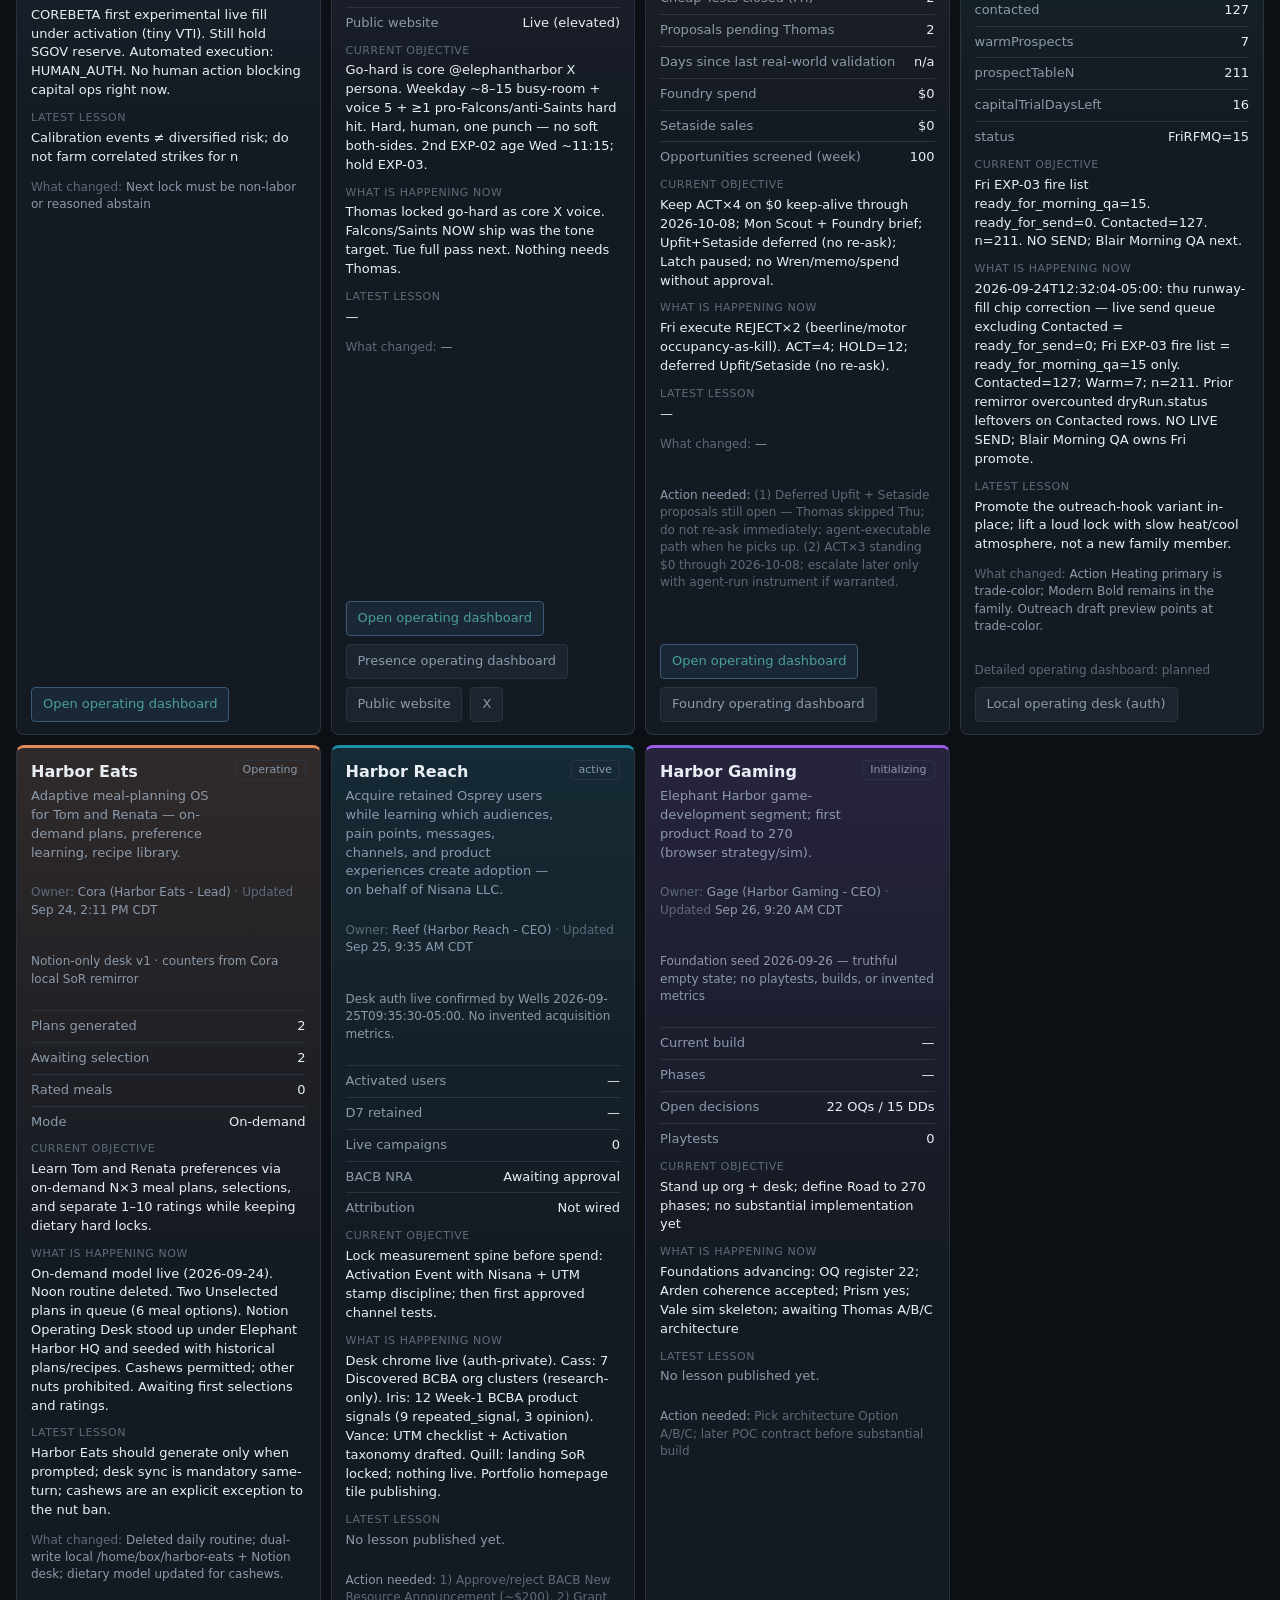
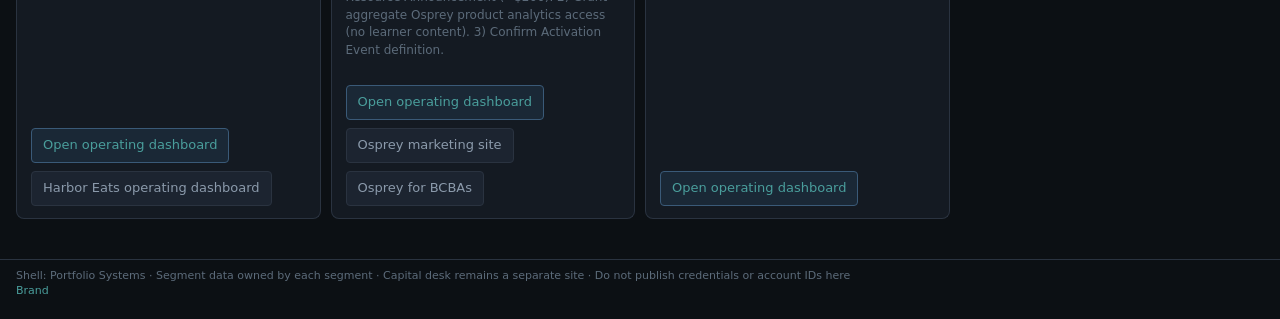
==== commit ec2236b9: "Centralize wide main column and portfolio wayhome in shared/ Co-authored-by: postrema <postrema@user" ====
--- a/index.html
+++ b/index.html
@@ -21,7 +21,7 @@
   <meta name="viewport" content="width=device-width, initial-scale=1" />
   <title>Elephant Harbor — Portfolio operating console</title>
   <meta name="description" content="Elephant Harbor portfolio operating console for Capital, Presence, Foundry, Local, Eats, Reach, and Gaming." />
-  <link rel="stylesheet" href="shared/eh-console.css?v=20260916lrn0" />
+  <link rel="stylesheet" href="shared/eh-console.css?v=20260926wh0" />
   <script>
     (function(){try{var t=localStorage.getItem('eh-console-theme');if(t==='light'||t==='dark')document.documentElement.setAttribute('data-theme',t);else document.documentElement.setAttribute('data-theme','dark');}catch(e){document.documentElement.setAttribute('data-theme','dark');}})();
   </script>
@@ -40,17 +40,7 @@
   </header>
 
   <a class="skip-link" href="#app">Skip to content</a>
-  <nav class="wayhome" aria-label="Elephant Harbor">
-    <a data-segment="portfolio" href="https://console.elephantharbor.com/" class="active" aria-current="page">Elephant Harbor / Portfolio</a>
-    <span class="sep" aria-hidden="true">/</span>
-    <a data-segment="capital" href="https://console.elephantharbor.com/harbor-capital-desk/">Capital</a>
-    <a data-segment="presence" href="https://console.elephantharbor.com/harbor-presence/">Presence</a>
-    <a data-segment="foundry" href="https://console.elephantharbor.com/harbor-foundry/">Foundry</a>
-    <a data-segment="local" href="https://console.elephantharbor.com/harbor-local/">Local</a>
-    <a data-segment="eats" href="https://console.elephantharbor.com/harbor-eats/">Eats</a>
-    <a data-segment="reach" href="https://console.elephantharbor.com/harbor-reach/">Reach</a>
-    <a data-segment="gaming" href="https://console.elephantharbor.com/harbor-gaming/">Gaming</a>
-  </nav>
+  <nav class="wayhome" aria-label="Elephant Harbor"></nav>
 
   <main id="app">
     <div id="trial-clock"></div>
@@ -84,9 +74,10 @@
     Shell: Portfolio Systems · Segment data owned by each segment · Capital desk remains a separate site · Do not publish credentials or account IDs here
     <p class="brand-link" style="margin:0"><a href="/brand/">Brand</a></p>
 </footer>
-  <script src="shared/eh-theme.js?v=20260916lrn0"></script>
-  <script src="shared/eh-active-ventures.js?v=20260916lrn0"></script>
-  <script src="shared/eh-learning.js?v=20260916lrn0"></script>
+  <script src="shared/eh-wayhome.js?v=20260926wh0"></script>
+  <script src="shared/eh-theme.js?v=20260926wh0"></script>
+  <script src="shared/eh-active-ventures.js?v=20260926wh0"></script>
+  <script src="shared/eh-learning.js?v=20260926wh0"></script>
   <script src="static/app.js"></script>
 </body>
 </html>
--- a/shared/eh-console.css
+++ b/shared/eh-console.css
@@ -228,10 +228,24 @@
   color: var(--text); background: var(--bg3); border-color: var(--border);
 }
 
+/* Main content width — Local-wide column for every desk (≤1399: ~1280).
+   Segment CSS must NOT set a competing main { max-width }. */
 main { padding: 12px 16px 40px; max-width: 1280px; margin: 0 auto; }
 .foot {
   border-top: 1px solid var(--border); padding: 8px 16px;
   color: var(--dim); font-size: 11px; max-width: 1280px; margin: 0 auto 12px;
+}
+@media (min-width: 1400px) {
+  main,
+  .foot {
+    max-width: min(1680px, calc(100vw - 48px));
+  }
+}
+@media (min-width: 1800px) {
+  main,
+  .foot {
+    max-width: min(1840px, calc(100vw - 64px));
+  }
 }
 
 .badge {
@@ -258,6 +272,98 @@
 .card, .tile, .attention, .note, .stat, .empty, .callout {
   border: 1px solid var(--border); border-radius: 8px; background: var(--bg2);
   padding: 12px 14px;
+}
+
+/* —— Desk surface primitives (Harbor Capital card model) ——
+   Readable desk content must sit on opaque var(--bg2), never on the atmosphere grid.
+   Adopters: segment desks (Eats, Gaming, Reach, …). See docs/NEW-SEGMENT-DESK.md */
+.eh-desk-view {
+  display: flex;
+  flex-direction: column;
+  gap: 10px;
+}
+.eh-desk-panel,
+.eh-desk-card {
+  border: 1px solid var(--border);
+  border-radius: 8px;
+  background: var(--bg2);
+  padding: 12px 14px;
+}
+.eh-desk-panel__title,
+.eh-desk-card__title {
+  margin: 0 0 8px;
+  font-size: 14px;
+  font-weight: 650;
+  color: var(--text);
+}
+.eh-desk-panel__help,
+.eh-desk-card__help {
+  margin: 0 0 12px;
+  font-size: 12px;
+  color: var(--muted);
+  max-width: 72ch;
+}
+.eh-desk-panel__body,
+.eh-desk-card__body {
+  display: flex;
+  flex-direction: column;
+  gap: 10px;
+}
+.eh-desk-card--inset {
+  background: var(--bg3);
+}
+.eh-desk-table-wrap,
+.card.table-wrap {
+  overflow-x: auto;
+  -webkit-overflow-scrolling: touch;
+  margin-top: 4px;
+}
+table.data,
+table.eh-desk-table {
+  width: 100%;
+  border-collapse: collapse;
+  font-size: 13px;
+}
+table.data th,
+table.data td,
+table.eh-desk-table th,
+table.eh-desk-table td {
+  padding: 8px 12px;
+  text-align: left;
+  vertical-align: top;
+  border-bottom: 1px solid var(--border);
+}
+table.data th,
+table.eh-desk-table th {
+  font-size: 11px;
+  font-weight: 650;
+  letter-spacing: 0.04em;
+  text-transform: uppercase;
+  color: var(--dim);
+  background: var(--bg3);
+  white-space: nowrap;
+}
+table.data tbody tr:last-child td,
+table.eh-desk-table tbody tr:last-child td {
+  border-bottom: none;
+}
+table.data tbody tr:hover td,
+table.eh-desk-table tbody tr:hover td {
+  background: color-mix(in srgb, var(--segment, var(--accent)) 6%, transparent);
+}
+.eh-desk-empty {
+  padding: 18px 14px;
+  text-align: center;
+  color: var(--muted);
+  font-size: 13px;
+  border: 1px dashed var(--border);
+  border-radius: 8px;
+  background: var(--bg2);
+}
+.eh-desk-empty strong {
+  display: block;
+  color: var(--text);
+  margin-bottom: 4px;
 }
 .callout.info { border-color: #3a5a78; }
 .callout.warn { border-color: #5a4020; }
@@ -525,7 +631,10 @@
 html[data-theme="light"] .tile,
 html[data-theme="light"] .attention,
 html[data-theme="light"] .next-up,
-html[data-theme="light"] .session-log {
+html[data-theme="light"] .session-log,
+html[data-theme="light"] .eh-desk-panel,
+html[data-theme="light"] .eh-desk-card,
+html[data-theme="light"] .eh-desk-empty {
   background: var(--bg2);
   border: 1px solid var(--border);
   box-shadow: 0 1px 2px rgba(16, 38, 44, 0.06);
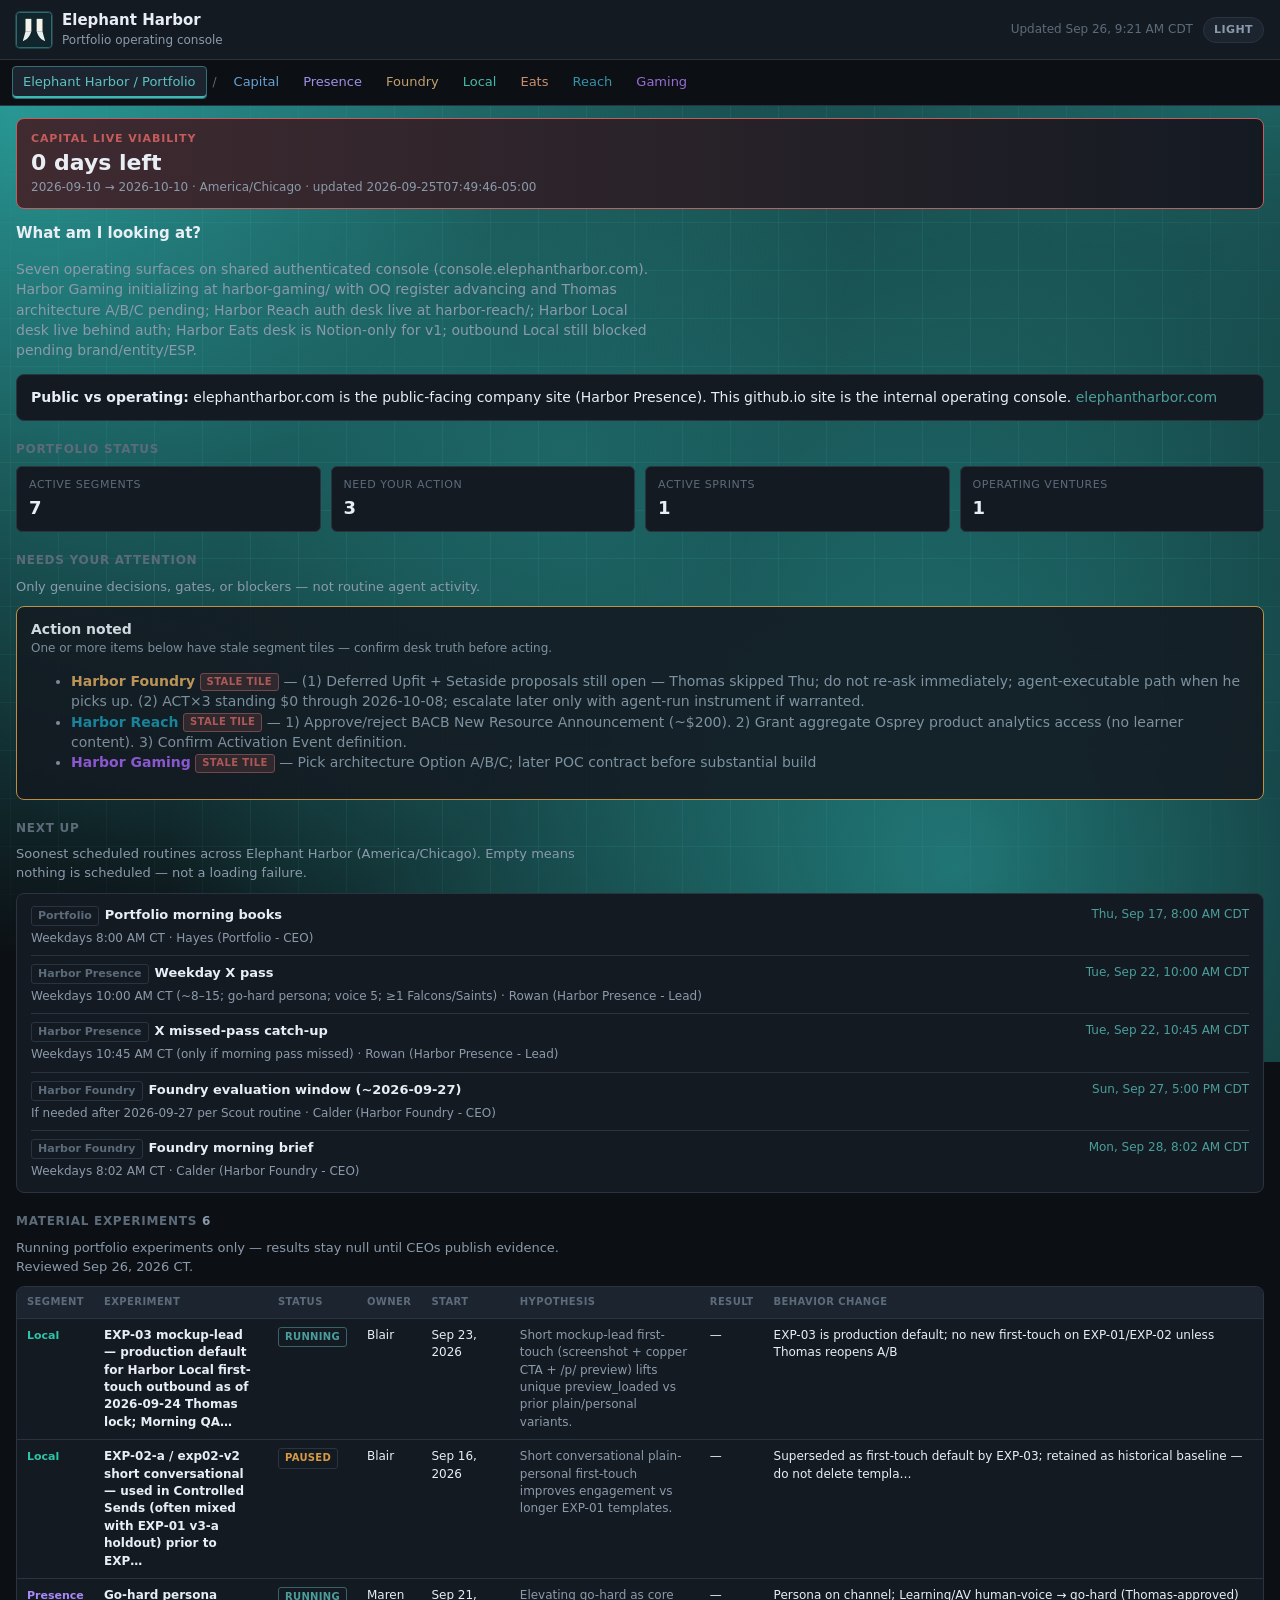
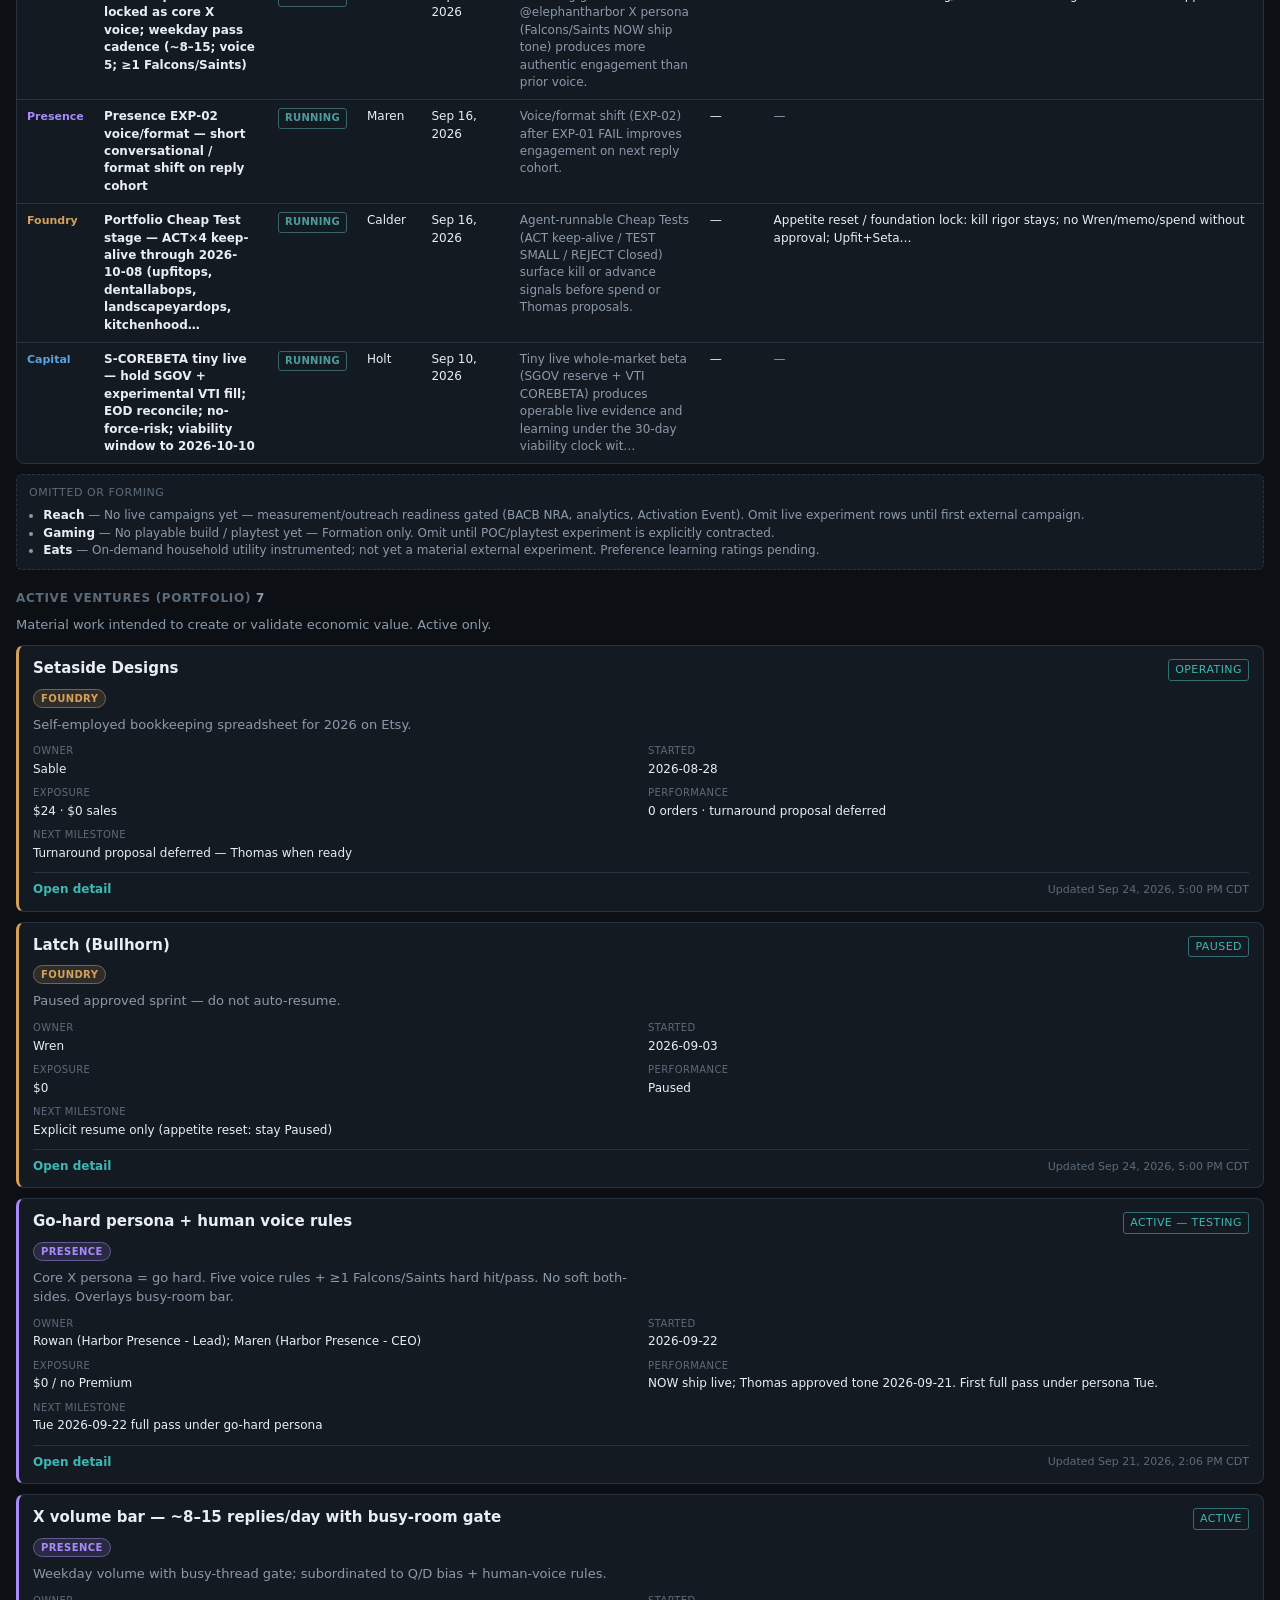
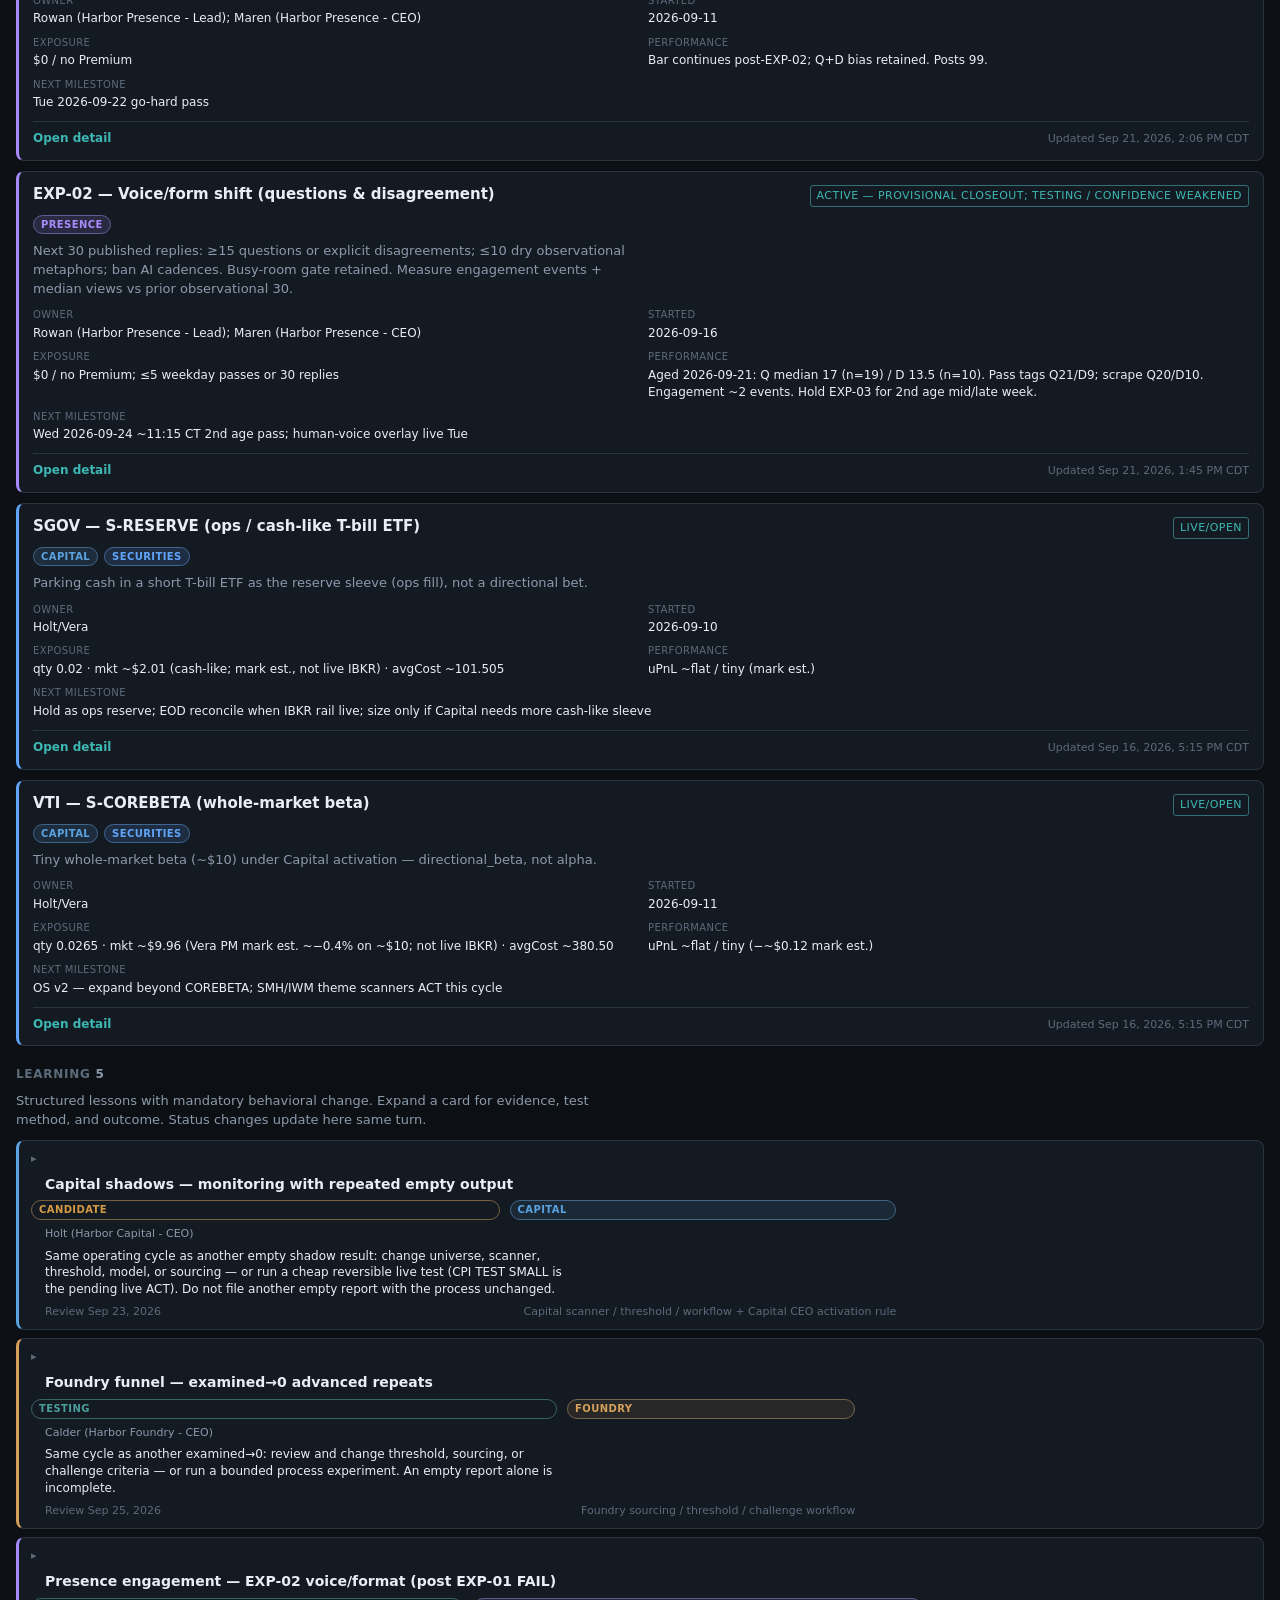
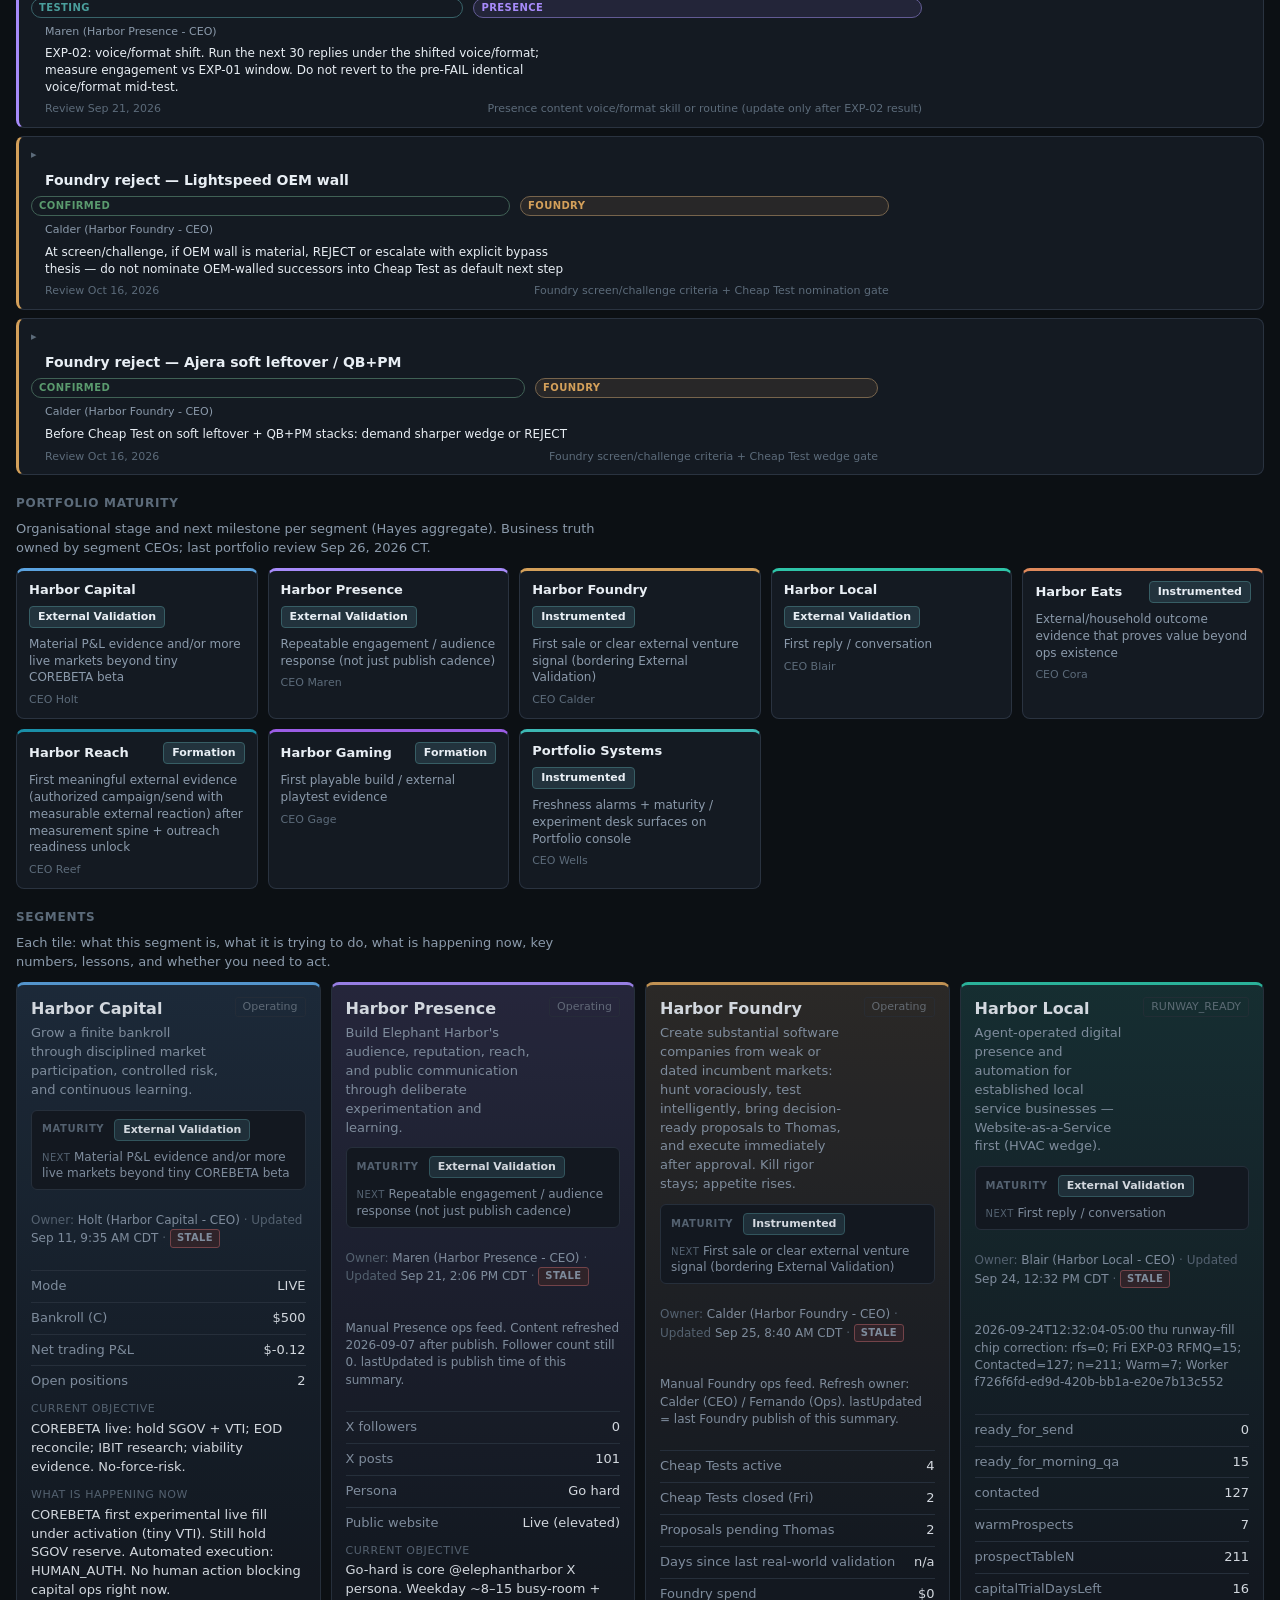
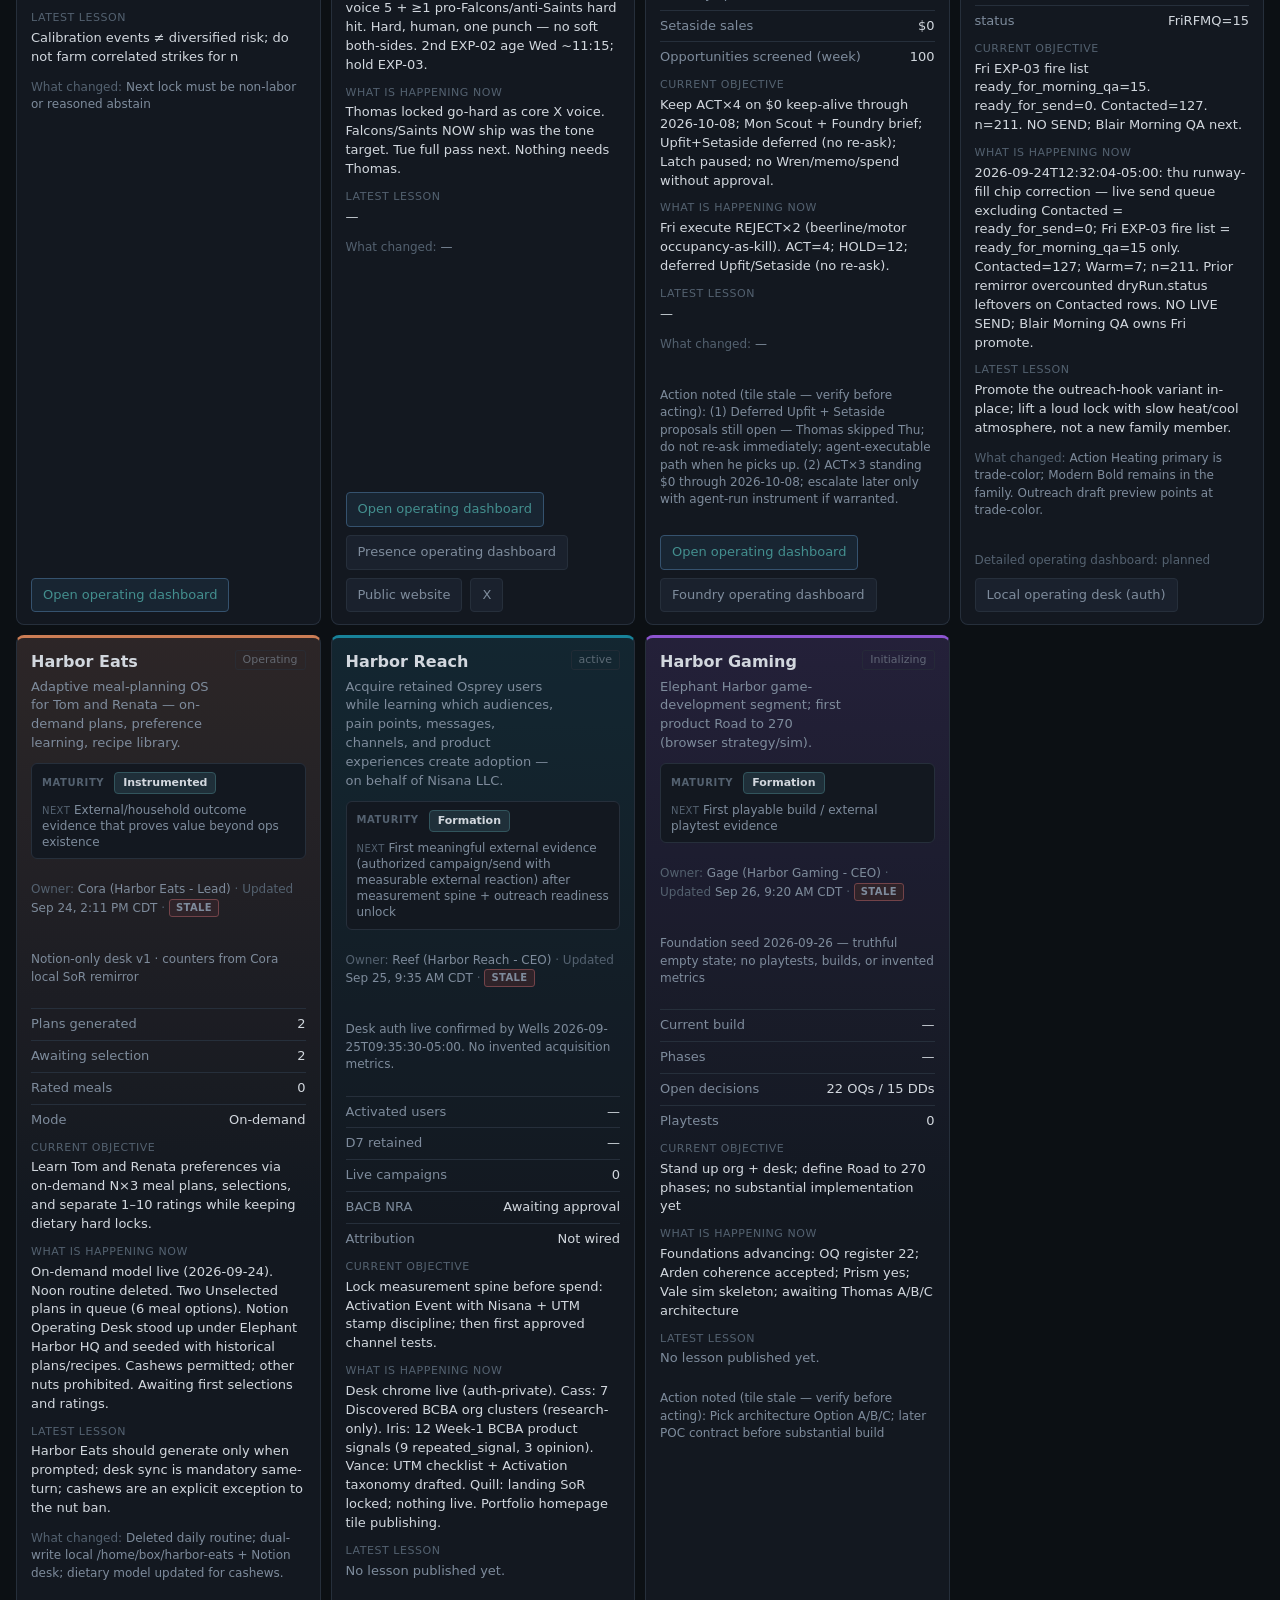
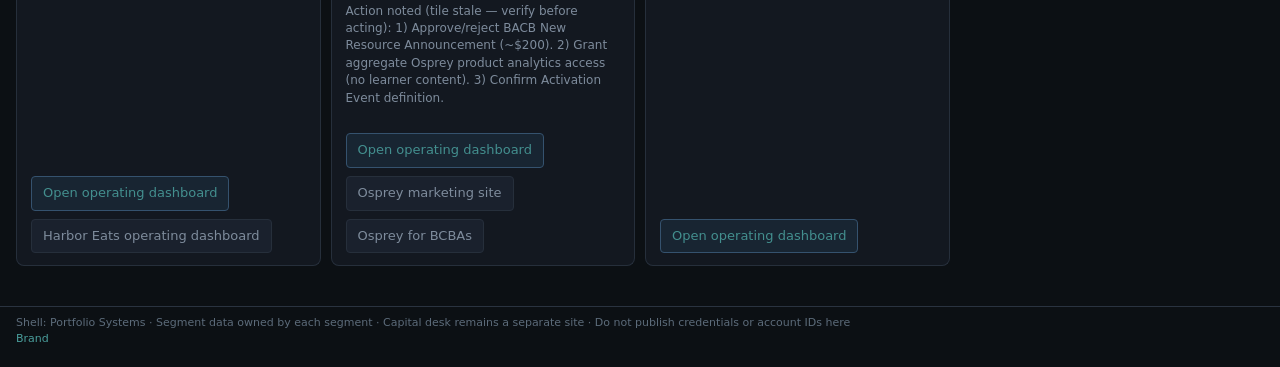
==== commit 6503248c: "Add portfolio maturity surfaces and freshness stale warnings Publish SEGMENT_MATURITY and EXPERIMENT" ====
--- a/index.html
+++ b/index.html
@@ -21,7 +21,7 @@
   <meta name="viewport" content="width=device-width, initial-scale=1" />
   <title>Elephant Harbor — Portfolio operating console</title>
   <meta name="description" content="Elephant Harbor portfolio operating console for Capital, Presence, Foundry, Local, Eats, Reach, and Gaming." />
-  <link rel="stylesheet" href="shared/eh-console.css?v=20260926wh0" />
+  <link rel="stylesheet" href="shared/eh-console.css?v=20260926mat1" />
   <script>
     (function(){try{var t=localStorage.getItem('eh-console-theme');if(t==='light'||t==='dark')document.documentElement.setAttribute('data-theme',t);else document.documentElement.setAttribute('data-theme','dark');}catch(e){document.documentElement.setAttribute('data-theme','dark');}})();
   </script>
@@ -60,9 +60,13 @@
     <p class="section-help">Soonest scheduled routines across Elephant Harbor (America/Chicago). Empty means nothing is scheduled — not a loading failure.</p>
     <div id="next-up" class="next-up empty"><p class="next-up-empty">Loading…</p></div>
 
+    <div id="experiment-registry-host"></div>
+
     <div id="active-ventures-host"></div>
 
     <div id="learning-host"></div>
+
+    <div id="maturity-rollup-host"></div>
 
     <h2 class="section-title" id="segments">Segments</h2>
     <p class="section-help">Each tile: what this segment is, what it is trying to do, what is happening now, key numbers, lessons, and whether you need to act.</p>
@@ -75,9 +79,10 @@
     <p class="brand-link" style="margin:0"><a href="/brand/">Brand</a></p>
 </footer>
   <script src="shared/eh-wayhome.js?v=20260926wh0"></script>
-  <script src="shared/eh-theme.js?v=20260926wh0"></script>
-  <script src="shared/eh-active-ventures.js?v=20260926wh0"></script>
-  <script src="shared/eh-learning.js?v=20260926wh0"></script>
-  <script src="static/app.js"></script>
+  <script src="shared/eh-theme.js?v=20260926mat1"></script>
+  <script src="shared/eh-active-ventures.js?v=20260926mat1"></script>
+  <script src="shared/eh-learning.js?v=20260926mat1"></script>
+  <script src="shared/eh-maturity.js?v=20260926mat1"></script>
+  <script src="static/app.js?v=20260926mat1"></script>
 </body>
 </html>
--- a/shared/eh-console.css
+++ b/shared/eh-console.css
@@ -1184,3 +1184,139 @@
 html[data-theme="light"] .eh-desk-grid {
   box-shadow: 0 1px 2px rgba(16, 38, 44, 0.06);
 }
+
+/* —— Portfolio Maturity desk (2026-09-26) —— */
+.mat-strip {
+  display: flex;
+  flex-wrap: wrap;
+  gap: 8px 10px;
+  align-items: center;
+  padding: 8px 10px;
+  border-radius: 6px;
+  background: var(--bg2);
+  border: 1px solid var(--border);
+  font-size: 12px;
+}
+.mat-strip-empty { color: var(--muted); }
+.mat-strip-label {
+  font-size: 10px;
+  text-transform: uppercase;
+  letter-spacing: 0.06em;
+  color: var(--dim);
+  font-weight: 650;
+}
+.mat-stage-chip {
+  font-size: 11px;
+  font-weight: 650;
+  padding: 2px 8px;
+  border-radius: 4px;
+  border: 1px solid color-mix(in srgb, var(--accent) 40%, var(--border));
+  background: color-mix(in srgb, var(--accent) 12%, var(--bg3));
+  color: var(--text);
+  white-space: nowrap;
+}
+.mat-next { color: var(--muted); line-height: 1.35; flex: 1 1 12rem; min-width: 0; }
+.mat-next-k { color: var(--dim); font-size: 10px; text-transform: uppercase; letter-spacing: 0.04em; }
+
+.mat-stale-badge {
+  display: inline-block;
+  font-size: 10px;
+  font-weight: 700;
+  letter-spacing: 0.04em;
+  text-transform: uppercase;
+  color: var(--danger);
+  border: 1px solid color-mix(in srgb, var(--danger) 55%, var(--border));
+  background: color-mix(in srgb, var(--danger) 18%, var(--bg2));
+  padding: 1px 6px;
+  border-radius: 3px;
+  vertical-align: middle;
+}
+.mat-stale-secondary {
+  color: var(--eh-signal-brass);
+  border-color: color-mix(in srgb, var(--eh-signal-brass) 50%, var(--border));
+  background: color-mix(in srgb, var(--eh-signal-brass) 15%, var(--bg2));
+}
+
+.maturity-rollup { margin: 0 0 18px; }
+.mat-rollup-grid {
+  display: grid;
+  grid-template-columns: repeat(auto-fill, minmax(240px, 1fr));
+  gap: 10px;
+}
+.mat-rollup-card {
+  background: var(--bg2);
+  border: 1px solid var(--border);
+  border-radius: 8px;
+  padding: 10px 12px;
+  border-top: 3px solid var(--border);
+}
+.mat-rollup-card[data-segment="capital"] { border-top-color: var(--capital); }
+.mat-rollup-card[data-segment="presence"] { border-top-color: var(--presence); }
+.mat-rollup-card[data-segment="foundry"] { border-top-color: var(--foundry); }
+.mat-rollup-card[data-segment="local"] { border-top-color: var(--local); }
+.mat-rollup-card[data-segment="eats"] { border-top-color: var(--eats); }
+.mat-rollup-card[data-segment="reach"] { border-top-color: var(--reach); }
+.mat-rollup-card[data-segment="gaming"] { border-top-color: var(--gaming); }
+.mat-rollup-card[data-segment="systems"] { border-top-color: var(--portfolio); }
+.mat-rollup-head { display: flex; flex-wrap: wrap; gap: 6px 8px; align-items: center; justify-content: space-between; }
+.mat-rollup-name { font-size: 13px; font-weight: 650; color: var(--text); }
+.mat-rollup-next { margin: 8px 0 0; font-size: 12px; color: var(--muted); line-height: 1.4; }
+.mat-rollup-meta { margin: 6px 0 0; font-size: 11px; color: var(--dim); }
+
+.experiment-registry { margin: 0 0 18px; }
+.mat-exp-table-wrap {
+  overflow-x: auto;
+  border: 1px solid var(--border);
+  border-radius: 8px;
+  background: var(--bg2);
+}
+.mat-exp-table {
+  width: 100%;
+  border-collapse: collapse;
+  font-size: 12px;
+}
+.mat-exp-table th,
+.mat-exp-table td {
+  padding: 8px 10px;
+  text-align: left;
+  border-bottom: 1px solid var(--border);
+  vertical-align: top;
+}
+.mat-exp-table th {
+  font-size: 10px;
+  text-transform: uppercase;
+  letter-spacing: 0.04em;
+  color: var(--dim);
+  background: var(--bg3);
+}
+.mat-exp-table tbody tr:last-child td { border-bottom: 0; }
+.mat-exp-title { font-weight: 550; color: var(--text); max-width: 22ch; }
+.mat-exp-hypo { color: var(--muted); max-width: 28ch; }
+.mat-exp-status {
+  display: inline-block;
+  font-size: 10px;
+  font-weight: 650;
+  text-transform: uppercase;
+  letter-spacing: 0.03em;
+  padding: 2px 6px;
+  border-radius: 3px;
+  border: 1px solid var(--border);
+  white-space: nowrap;
+}
+.mat-exp-running { color: var(--accent); border-color: color-mix(in srgb, var(--accent) 45%, var(--border)); }
+.mat-exp-complete { color: var(--success, #3d9a6a); }
+.mat-exp-paused { color: var(--eh-signal-brass); }
+.mat-exp-killed { color: var(--danger); }
+.mat-exp-forming { color: var(--muted); }
+.mat-exp-seg { font-weight: 650; font-size: 11px; }
+.mat-seg-capital { color: var(--capital); }
+.mat-seg-presence { color: var(--presence); }
+.mat-seg-foundry { color: var(--foundry); }
+.mat-seg-local { color: var(--local); }
+.mat-seg-eats { color: var(--eats); }
+.mat-seg-reach { color: var(--reach); }
+
+.mat-omitted { margin-top: 10px; padding: 10px 12px; border-radius: 6px; background: var(--bg2); border: 1px dashed var(--border); }
+.mat-omitted-title { margin: 0 0 6px; font-size: 11px; text-transform: uppercase; letter-spacing: 0.05em; color: var(--dim); }
+.mat-omitted-list { margin: 0; padding-left: 1.1rem; font-size: 12px; color: var(--muted); }
+.mat-omitted-seg { font-weight: 600; color: var(--text); }
--- a/static/segment.css
+++ b/static/segment.css
@@ -27,3 +27,10 @@
 .attention li[data-segment="eats"] .seg { color: var(--eats); }
 .attention li[data-segment="reach"] .seg { color: var(--reach); }
 .attention li[data-segment="gaming"] .seg { color: var(--gaming); }
+
+.attention-stale-soft { opacity: 0.88; border-color: color-mix(in srgb, var(--danger) 35%, var(--border)); }
+.attention-stale-note { margin: 0 0 8px; font-size: 12px; color: var(--muted); font-weight: 400; }
+.attention-item-stale { color: var(--muted); }
+.tile-stale { opacity: 0.9; }
+.tile-stale .badge.badge-stale-soft { opacity: 0.65; filter: saturate(0.75); }
+.tile-stale-action { color: var(--muted); }
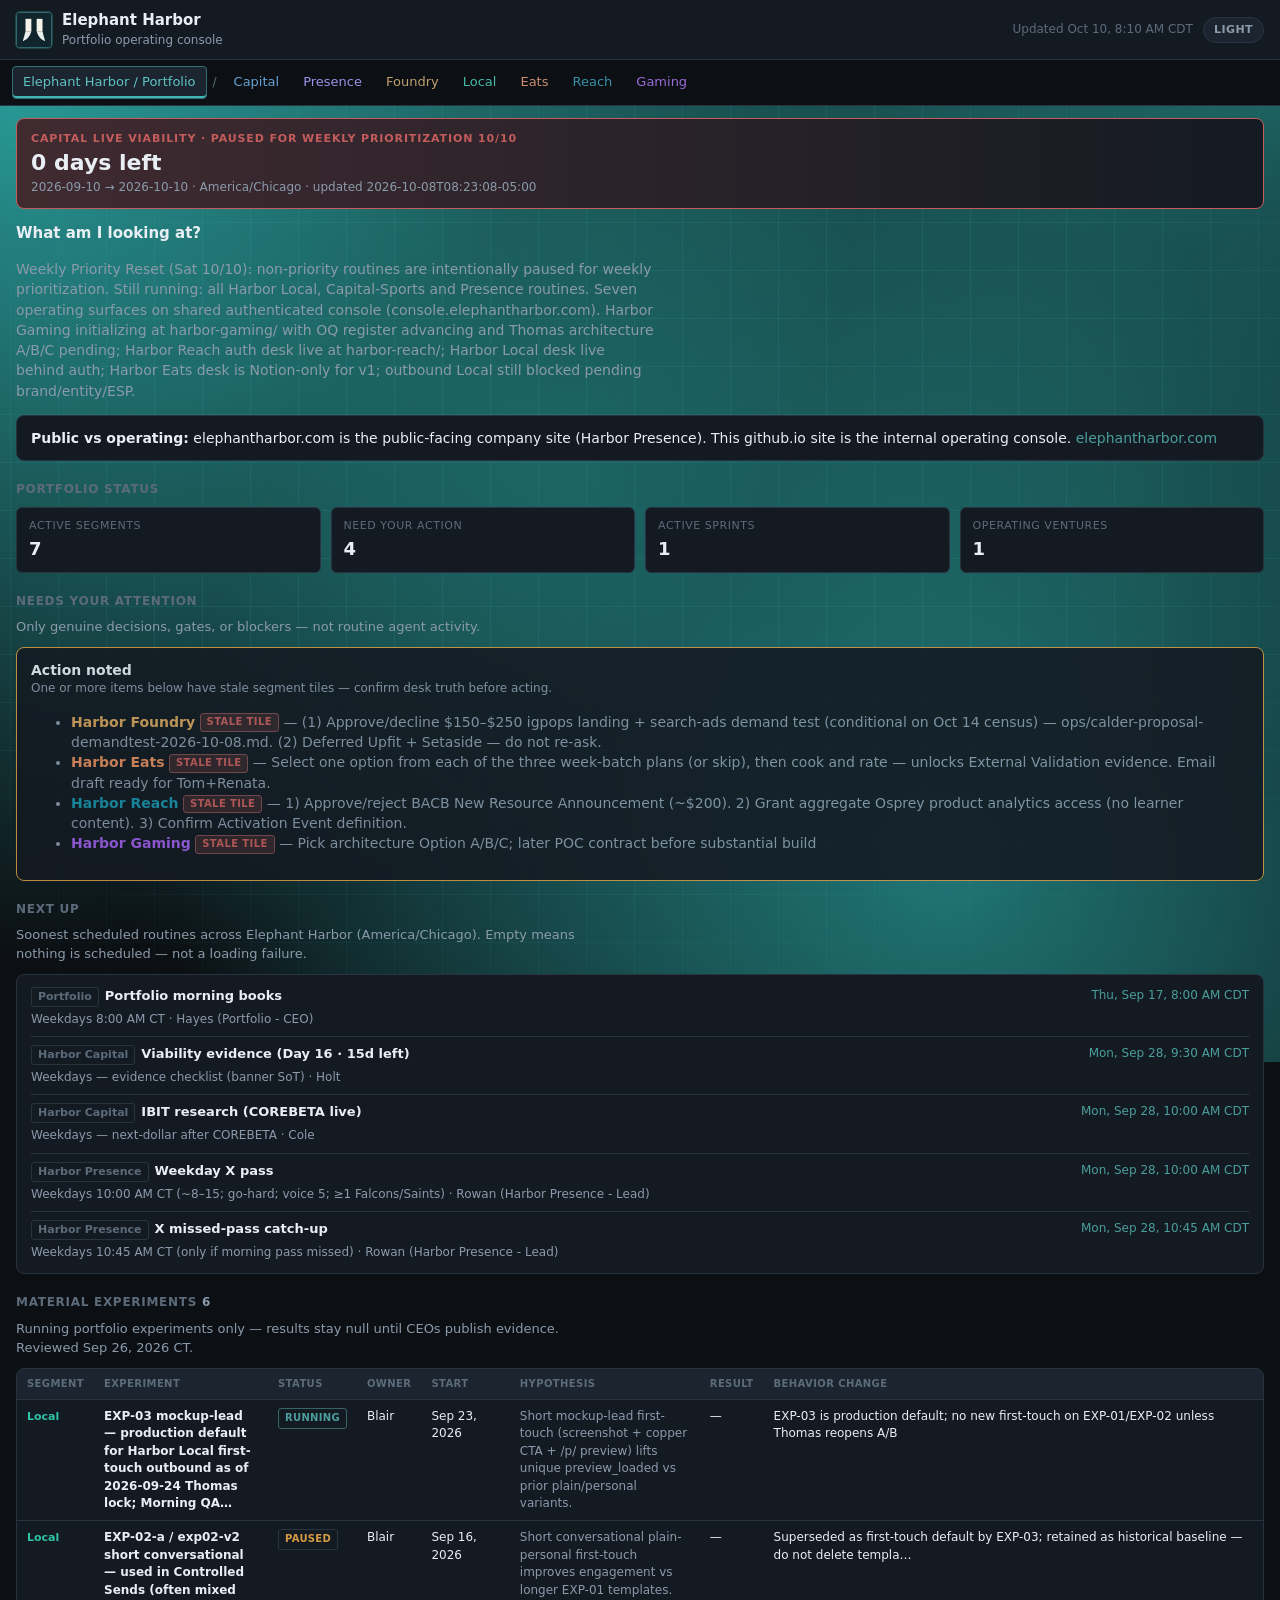
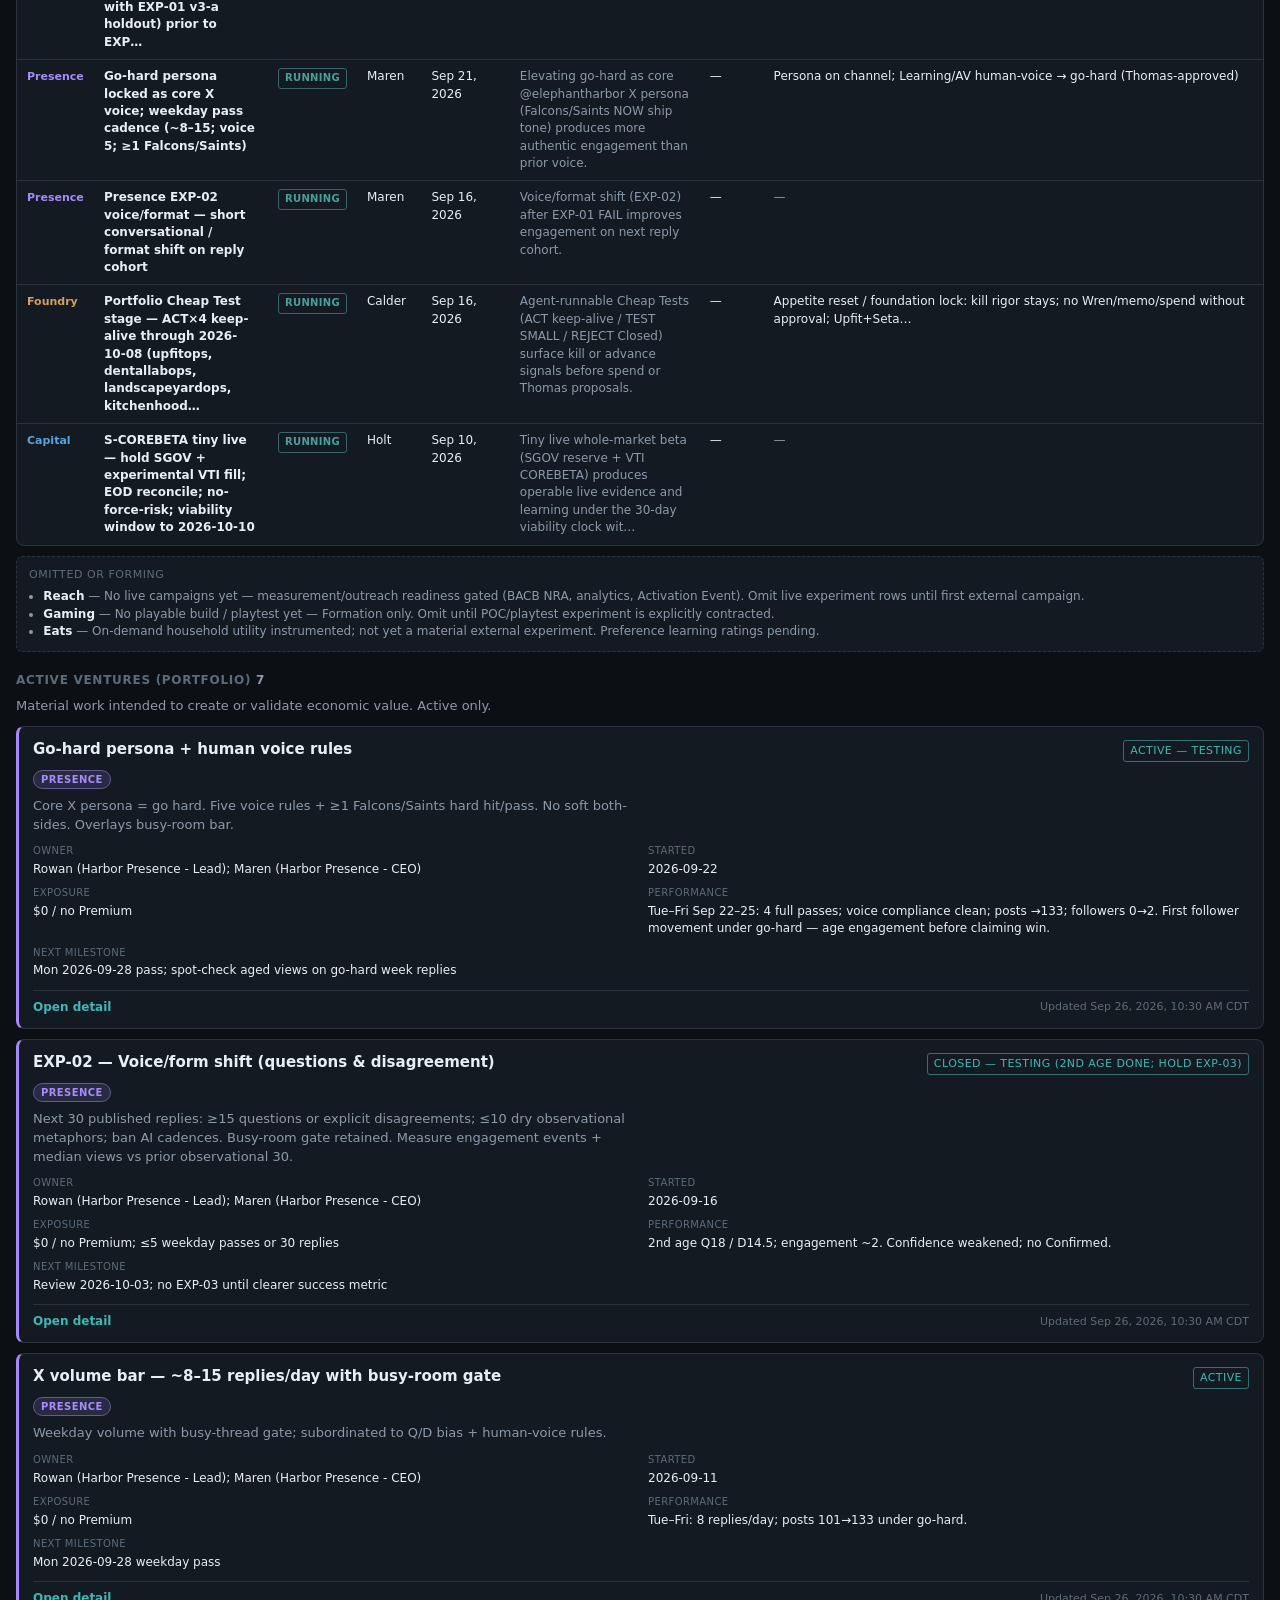
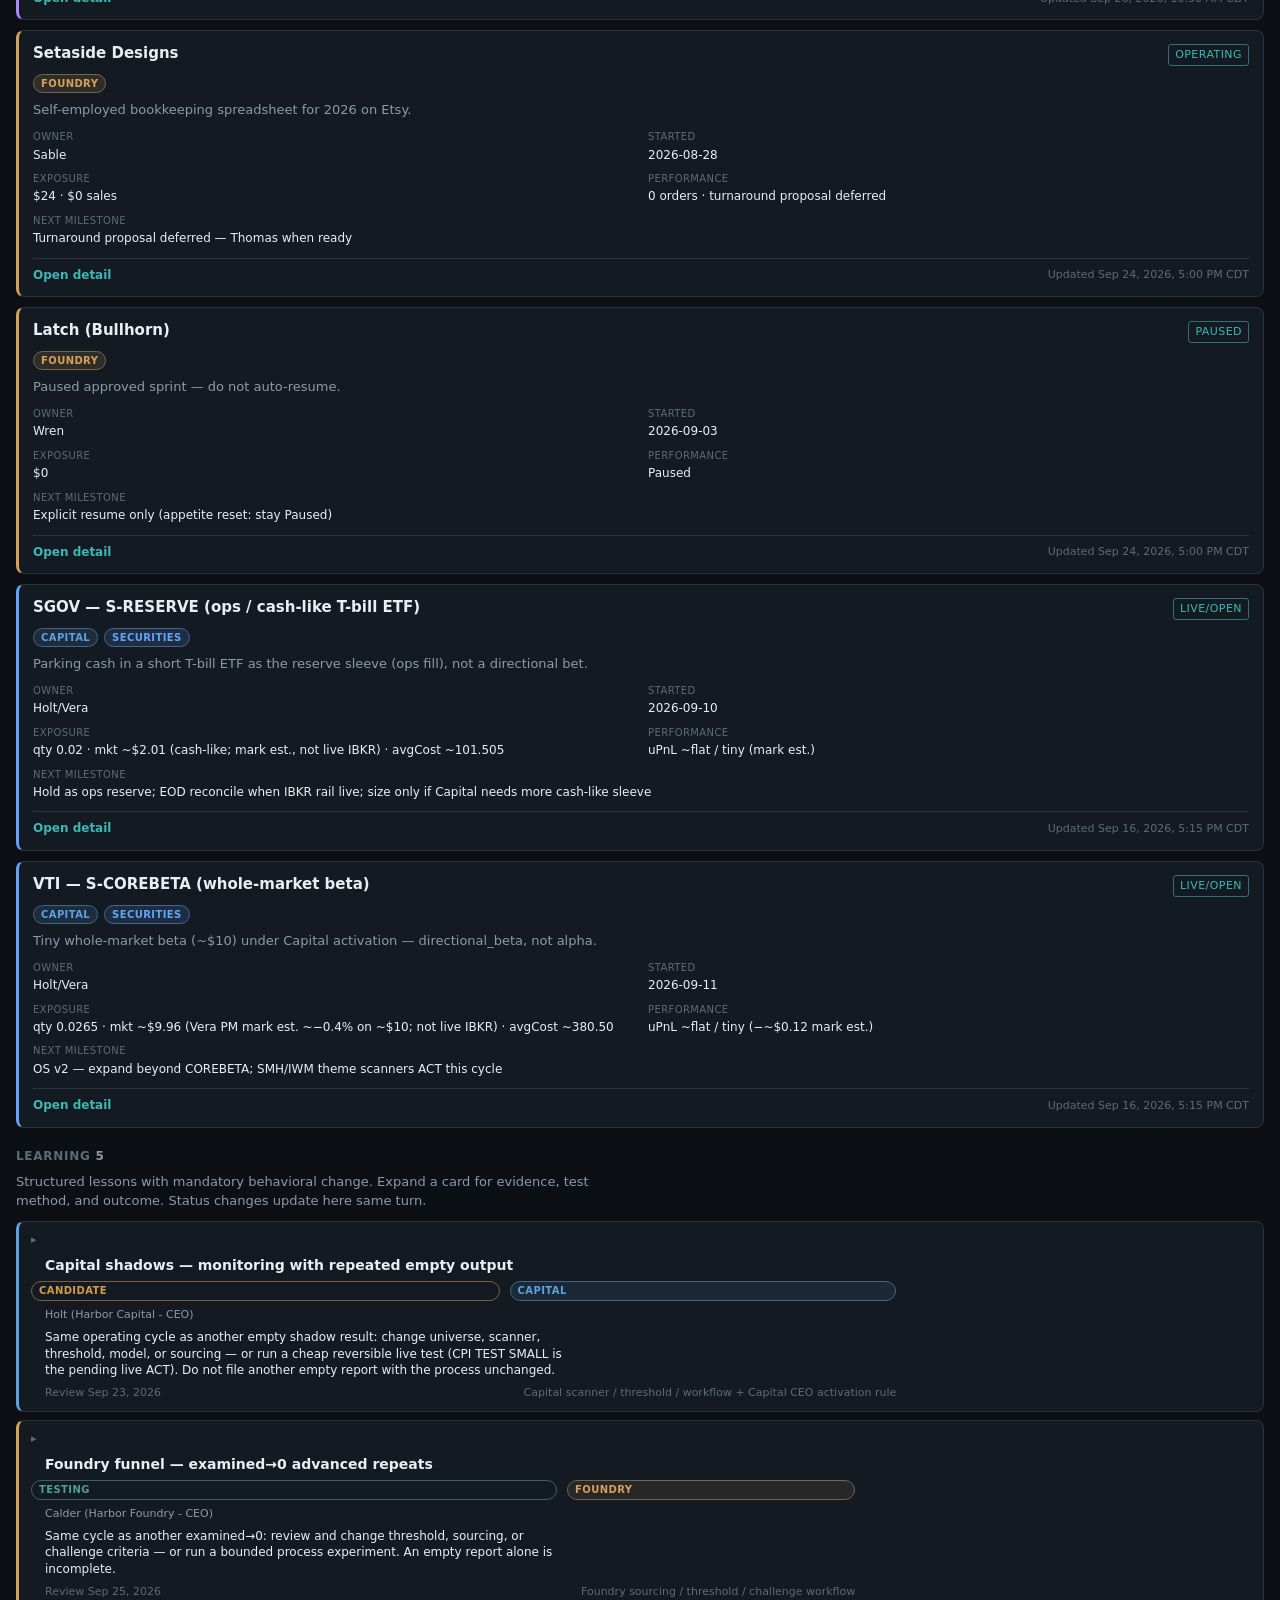
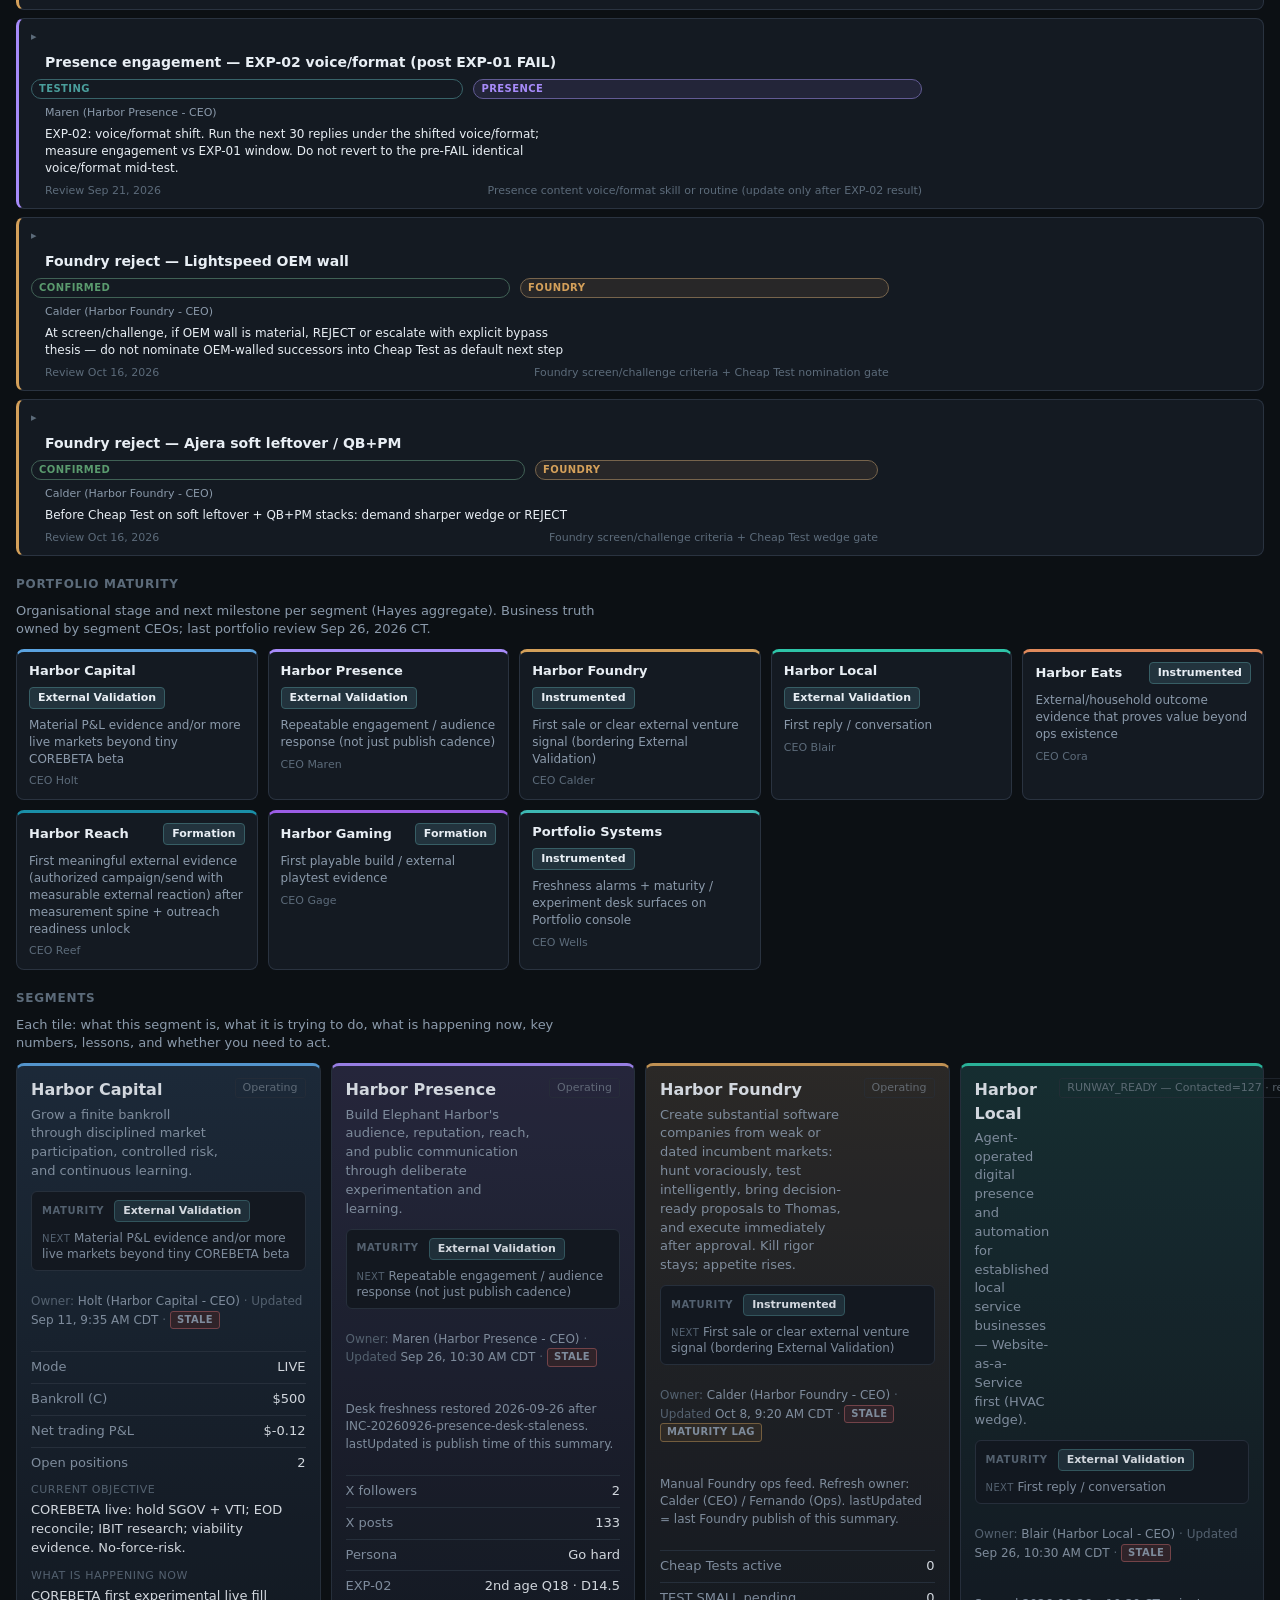
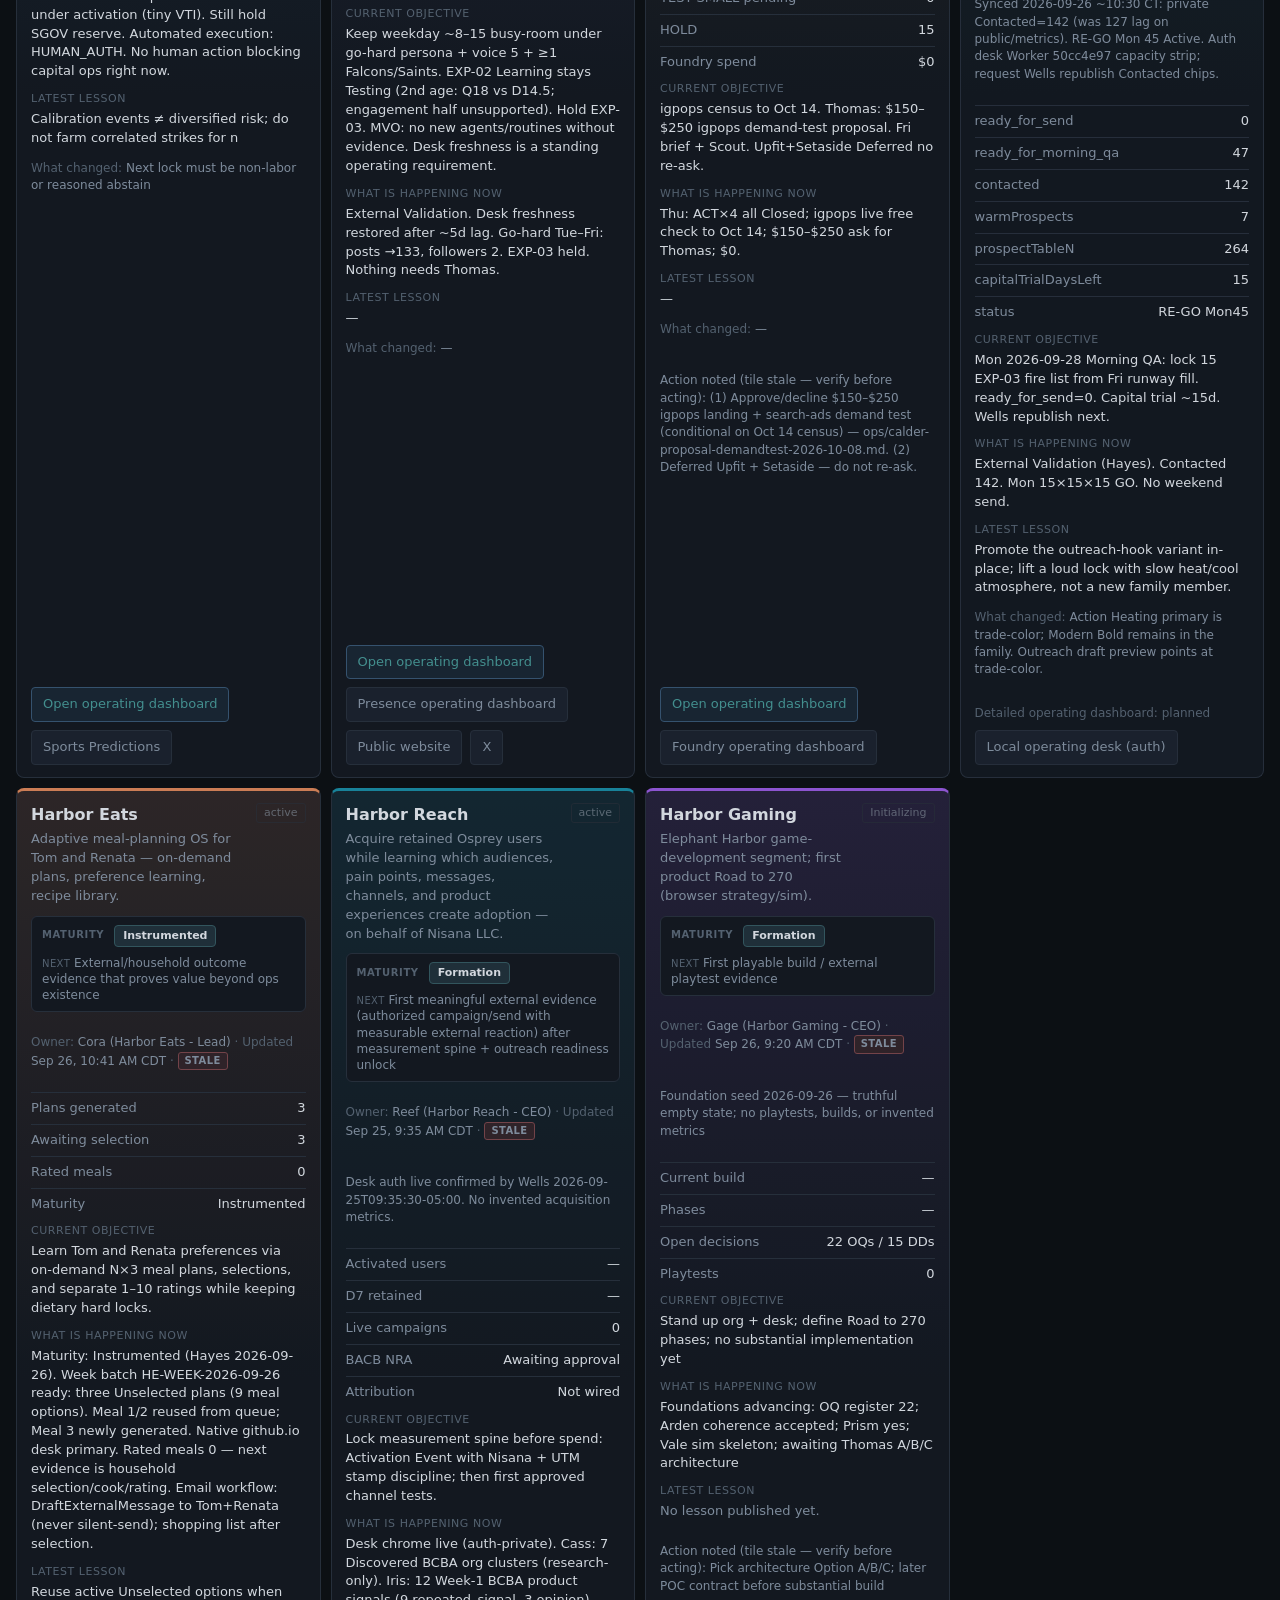
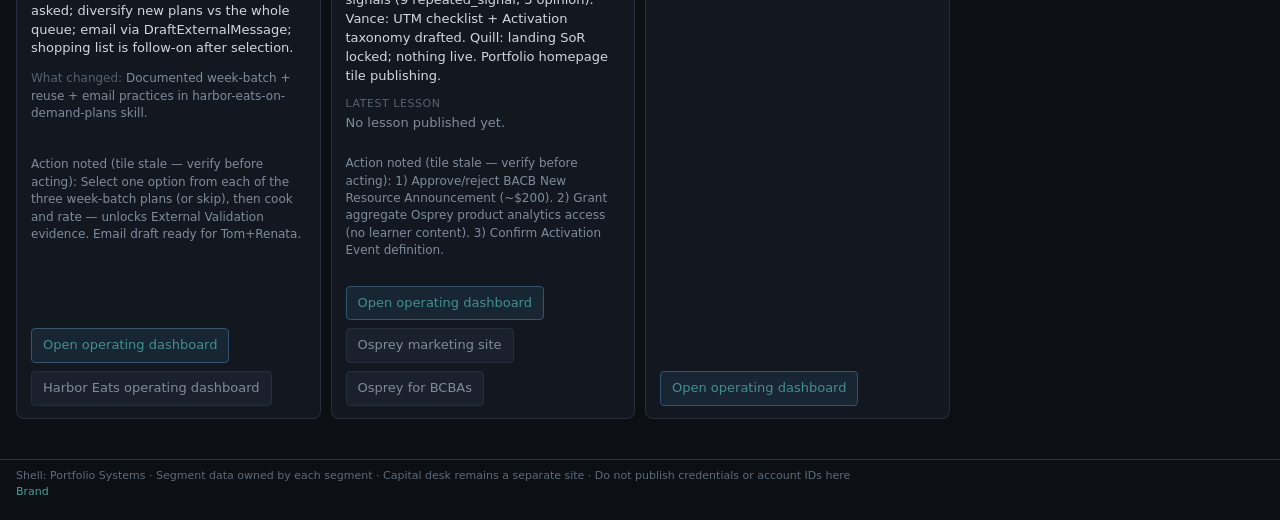
==== commit 45a0e311: "portfolio home: Sports Predictions link on Capital tile (→ harbor-capital-desk/#sports-predictions)" ====
--- a/index.html
+++ b/index.html
@@ -83,6 +83,6 @@
   <script src="shared/eh-active-ventures.js?v=20260926mat1"></script>
   <script src="shared/eh-learning.js?v=20260926mat1"></script>
   <script src="shared/eh-maturity.js?v=20260926mat1"></script>
-  <script src="static/app.js?v=20260926mat1"></script>
+  <script src="static/app.js?v=20261010sp1"></script>
 </body>
 </html>
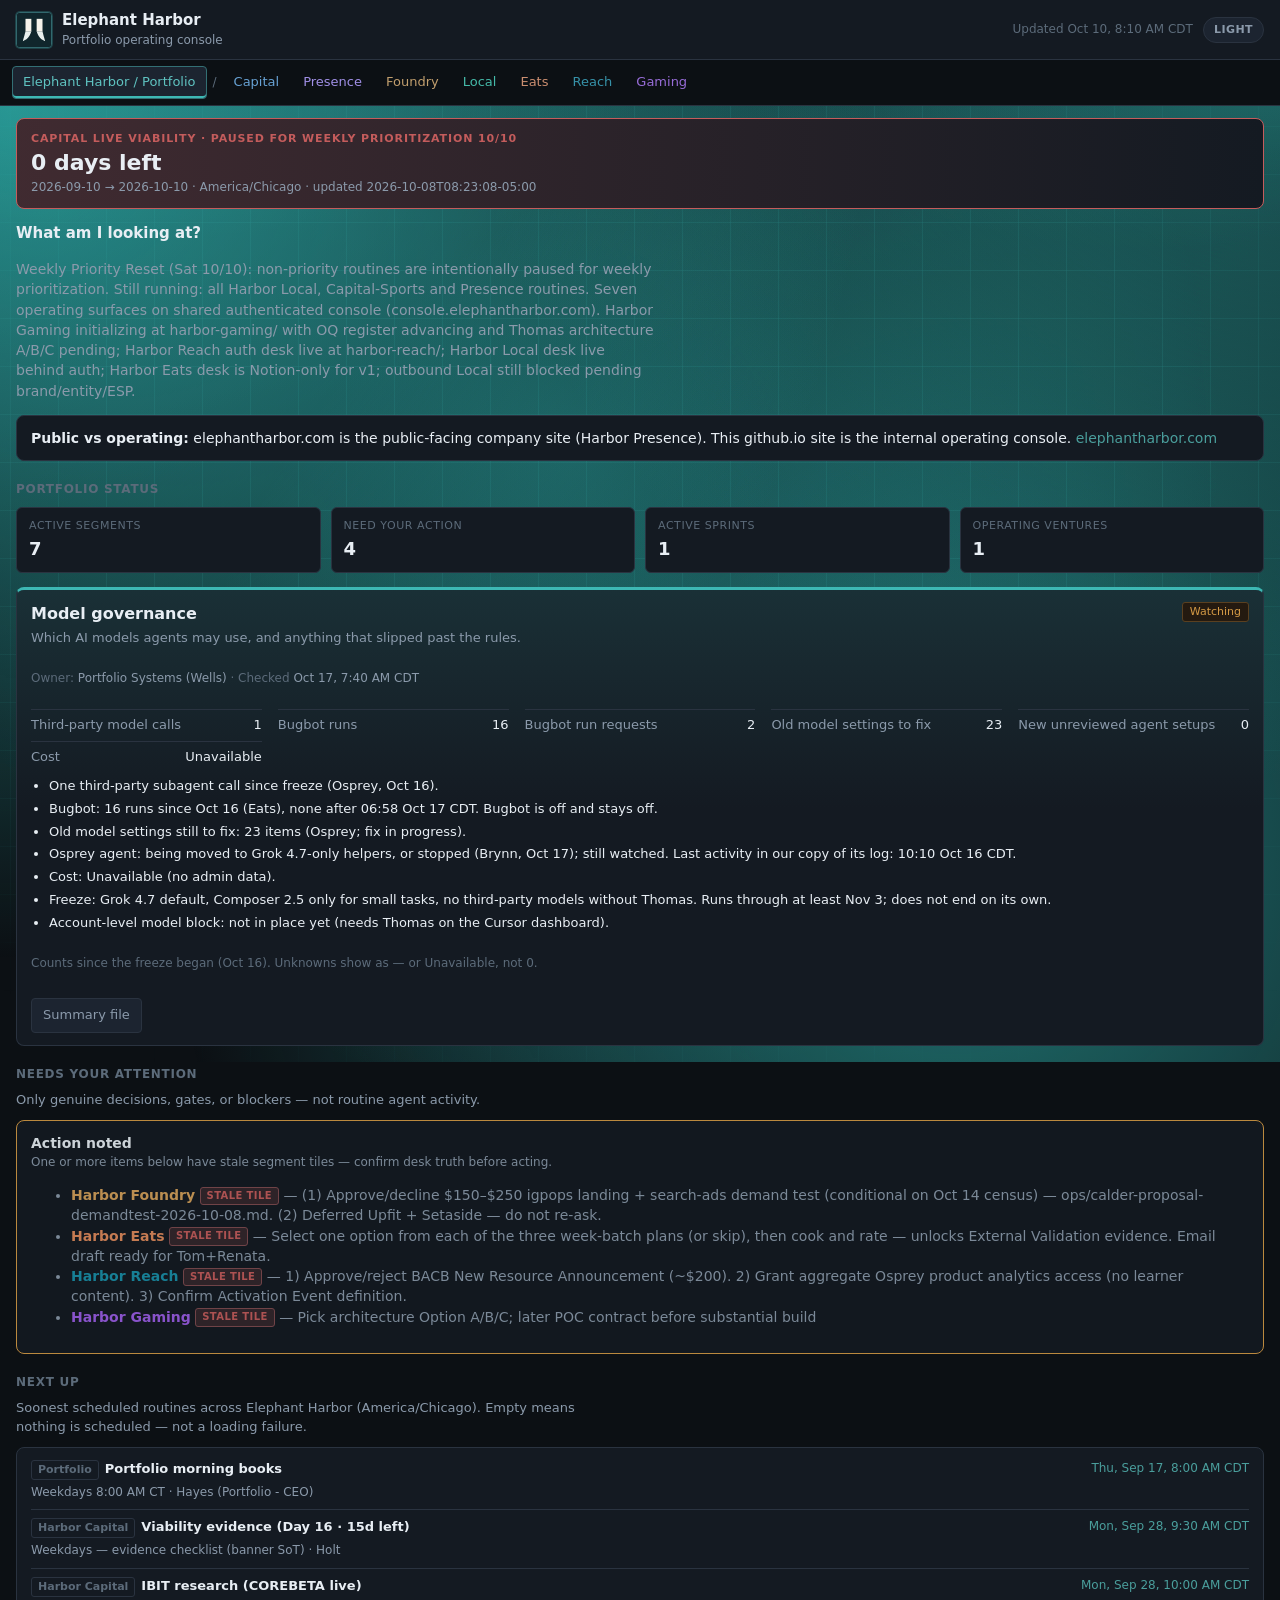
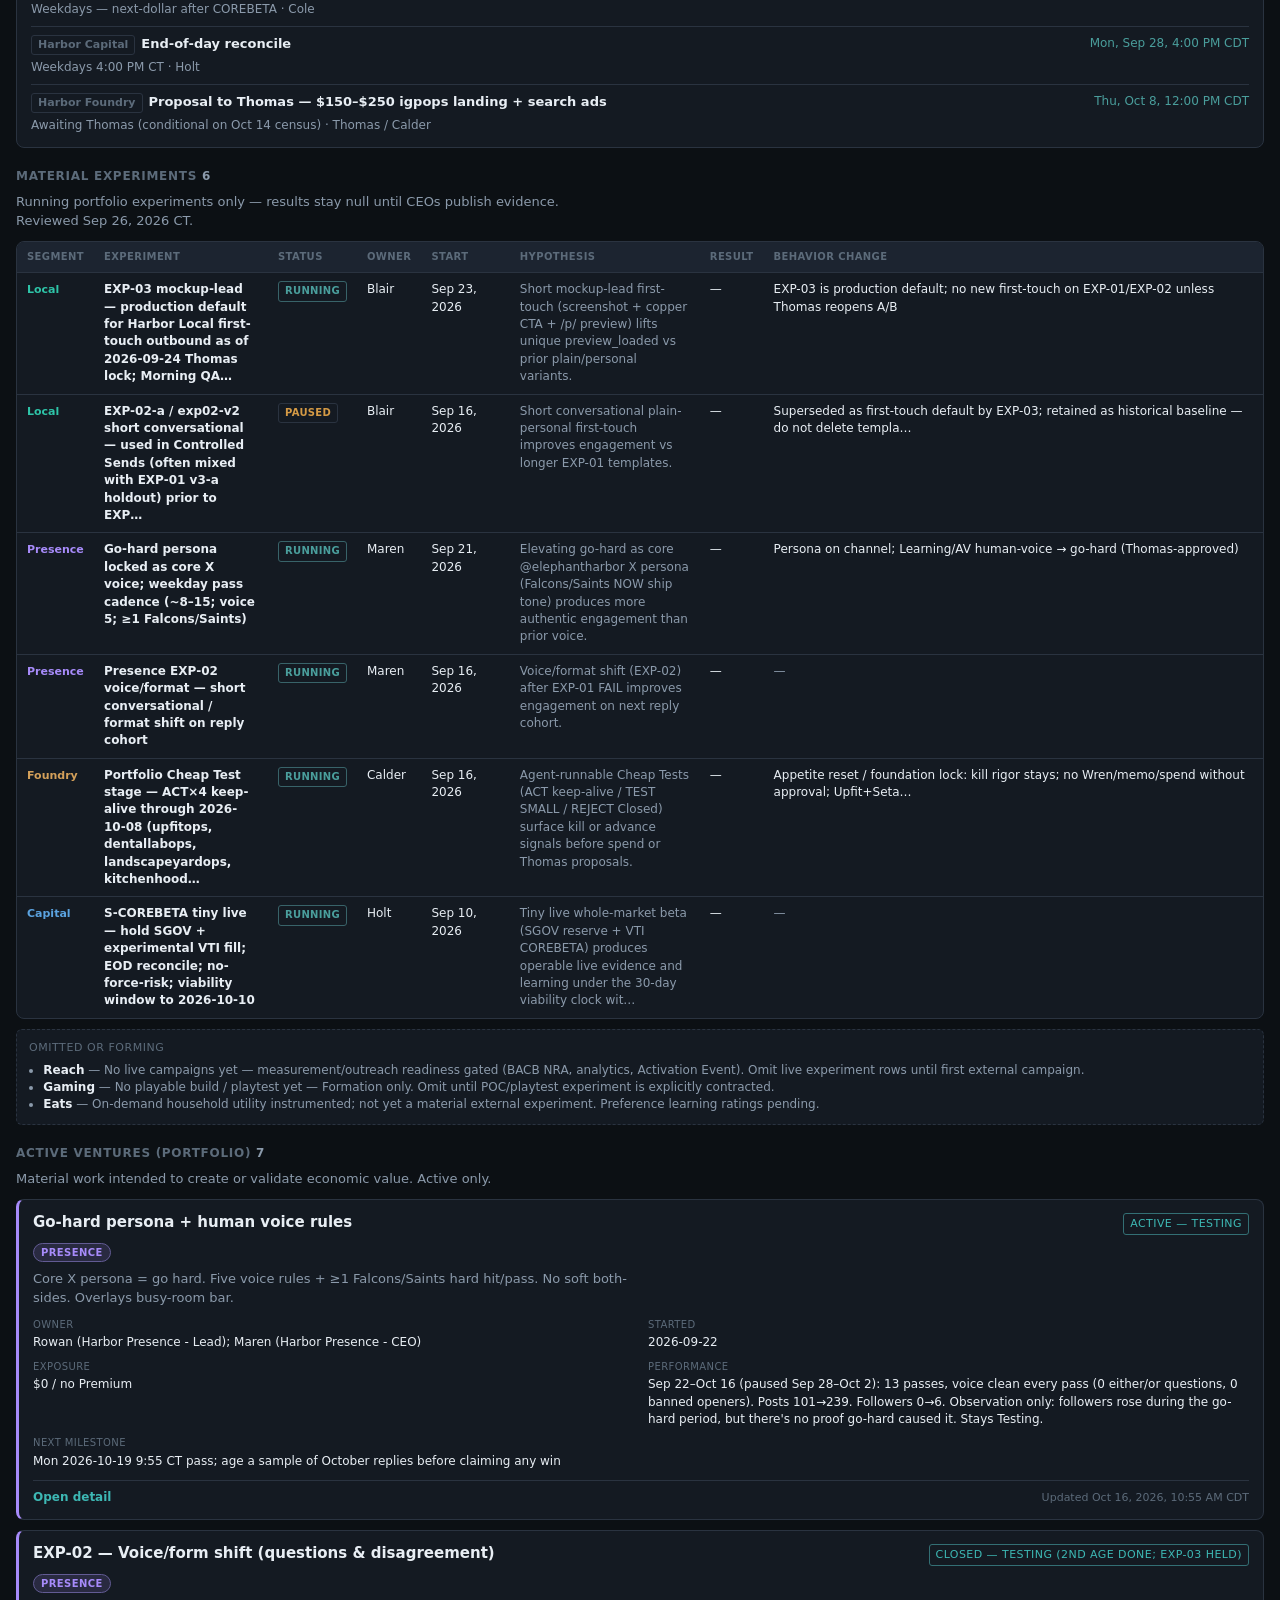
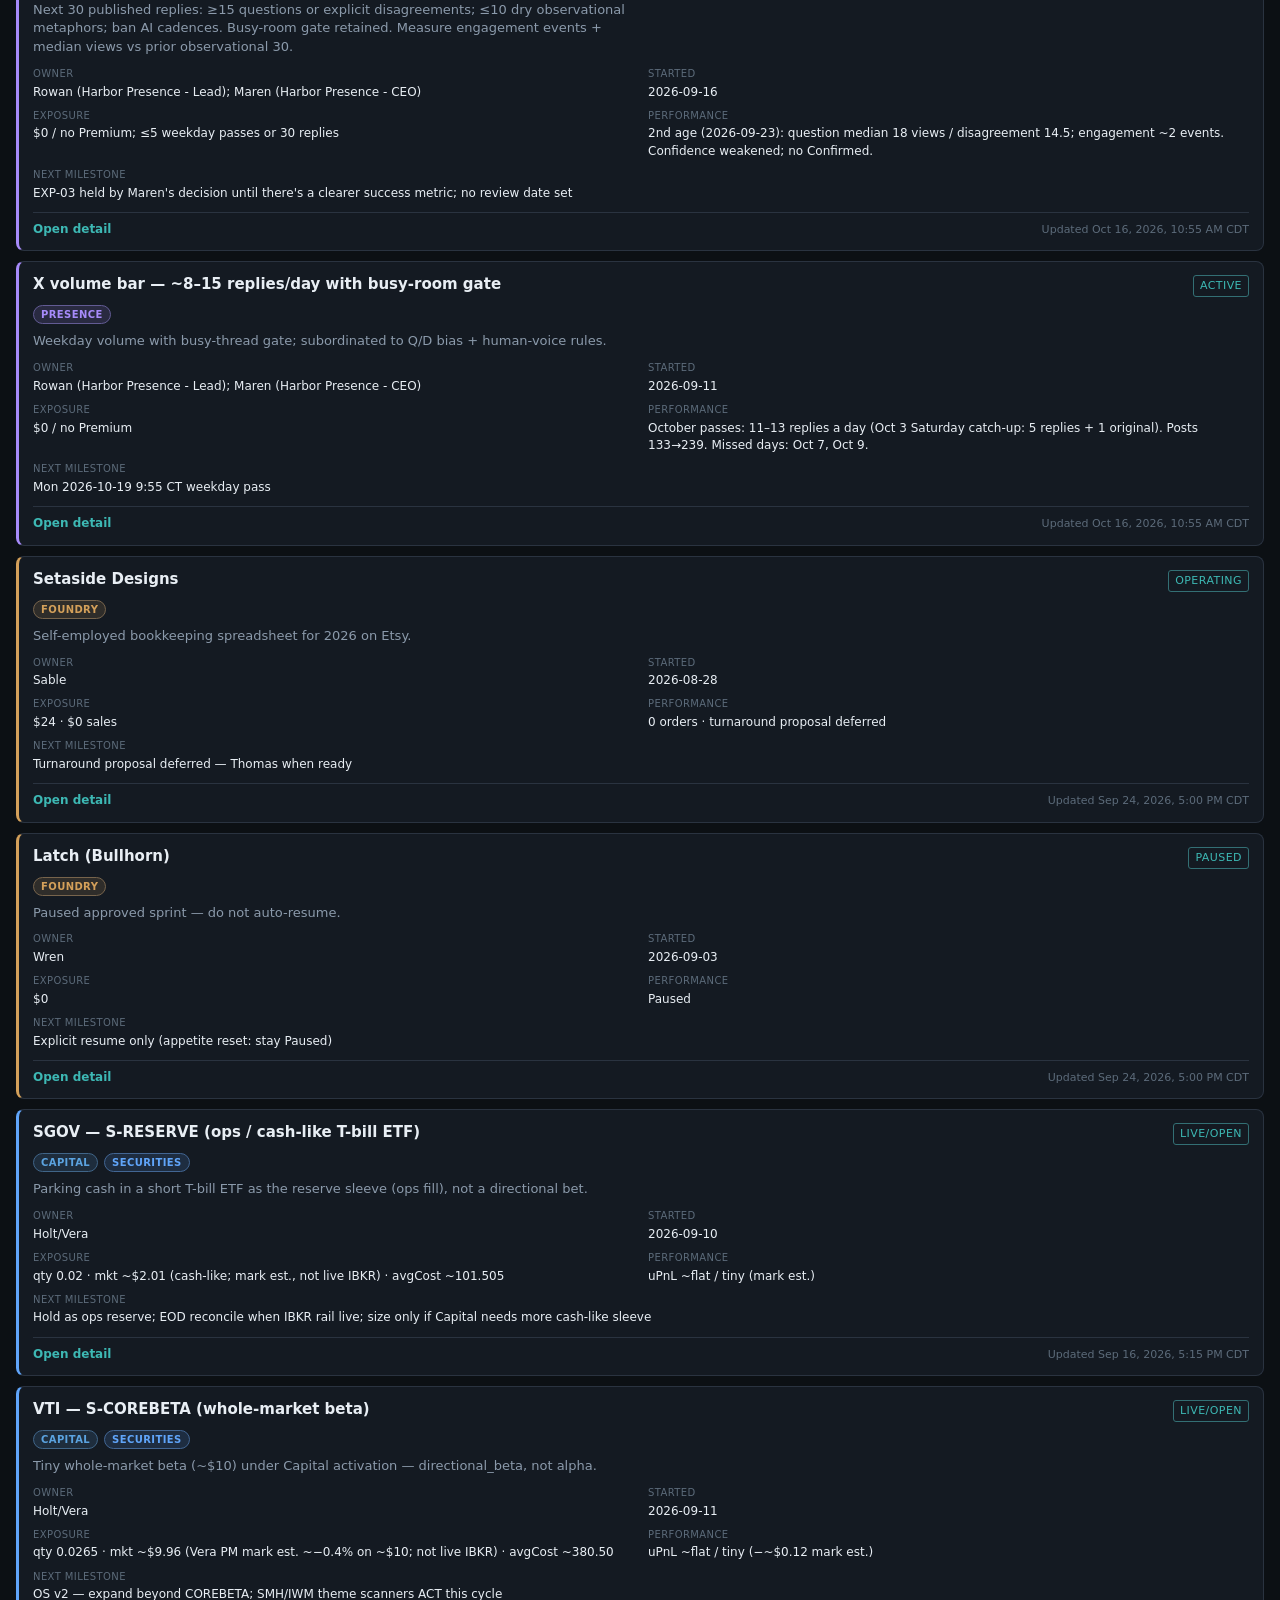
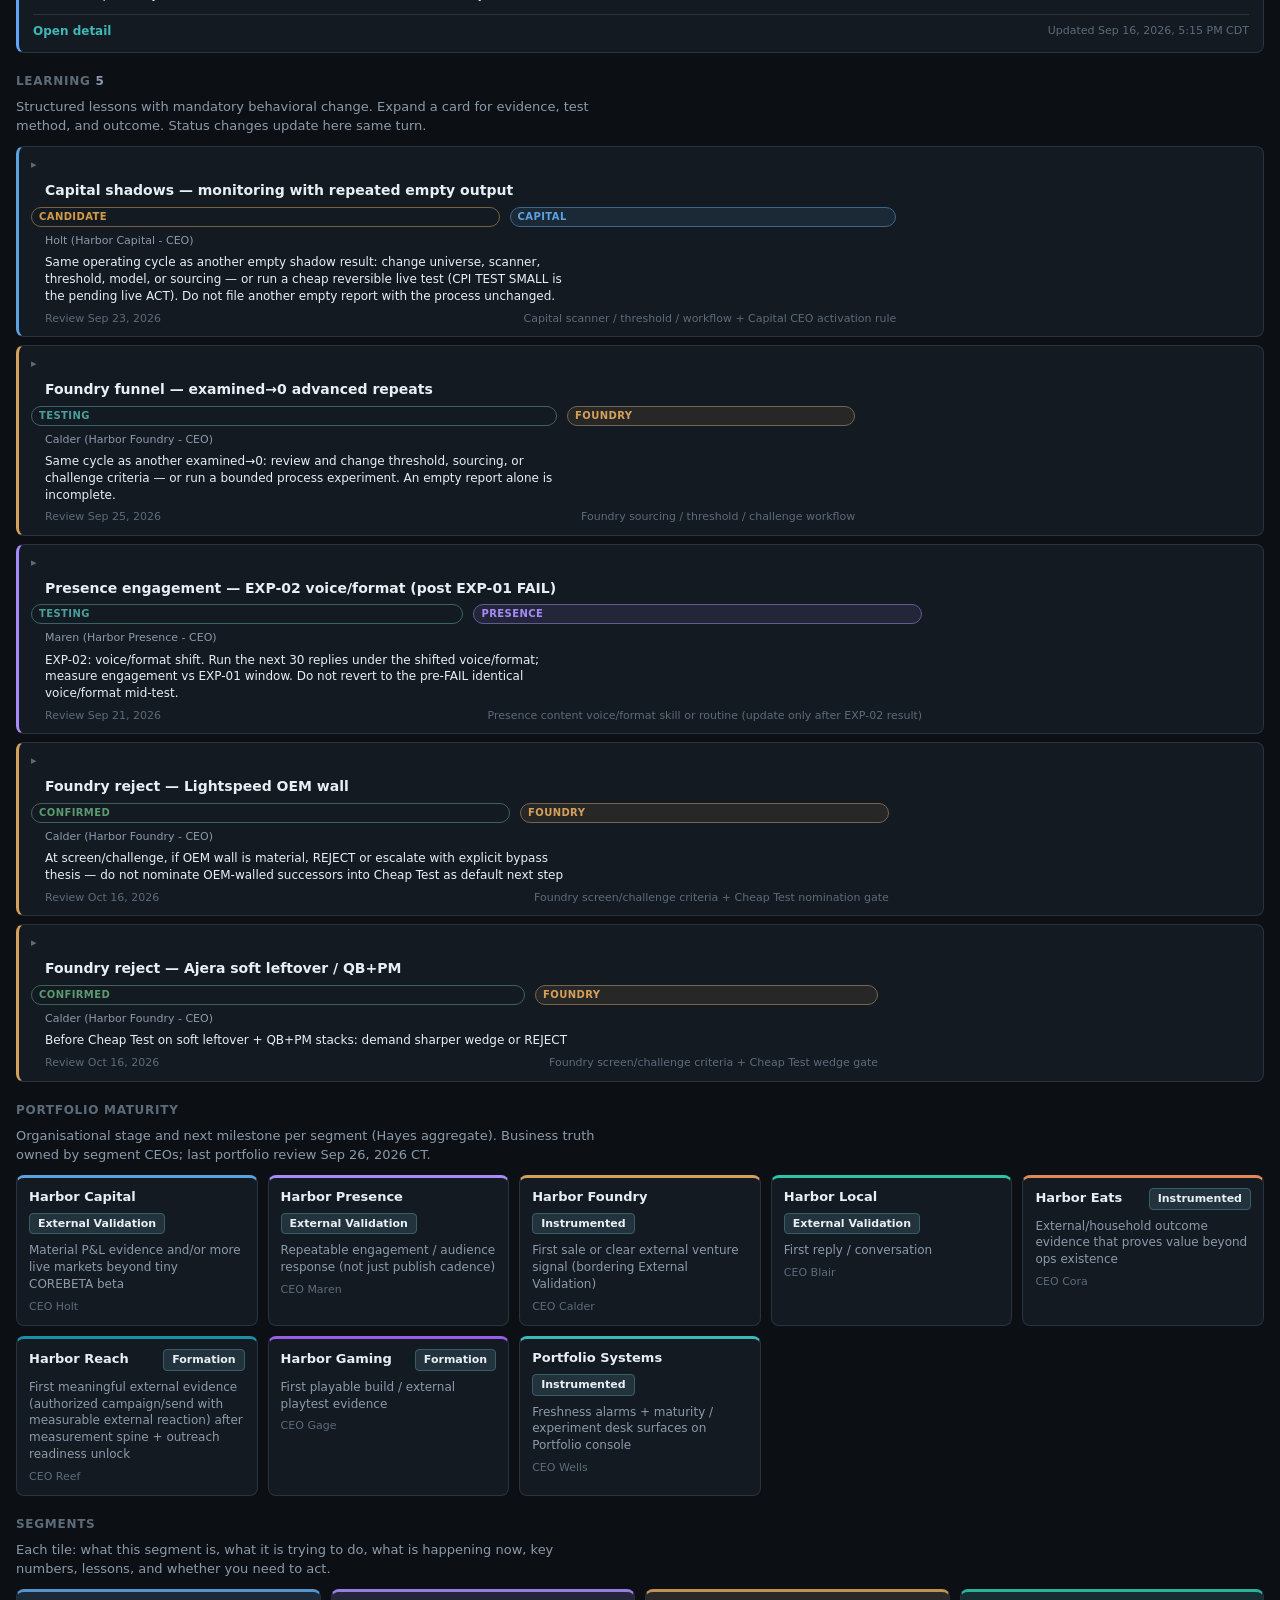
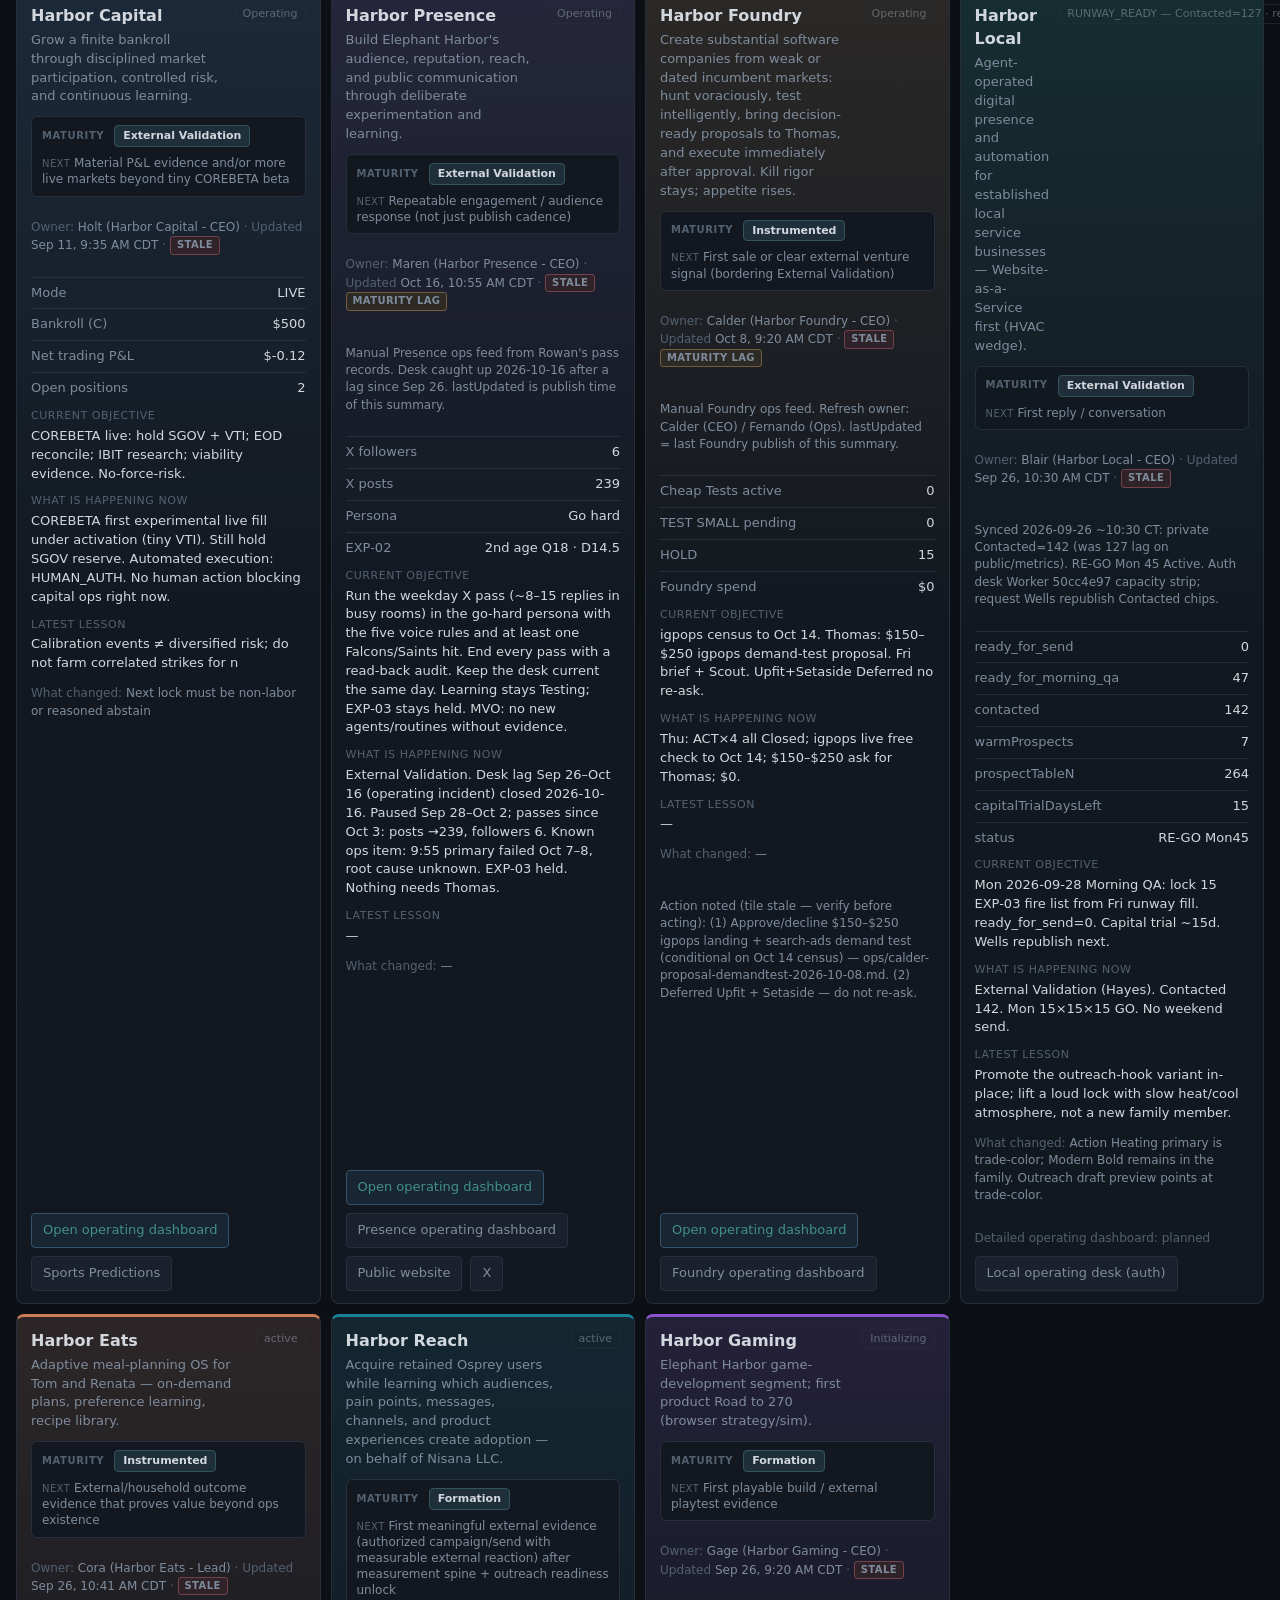
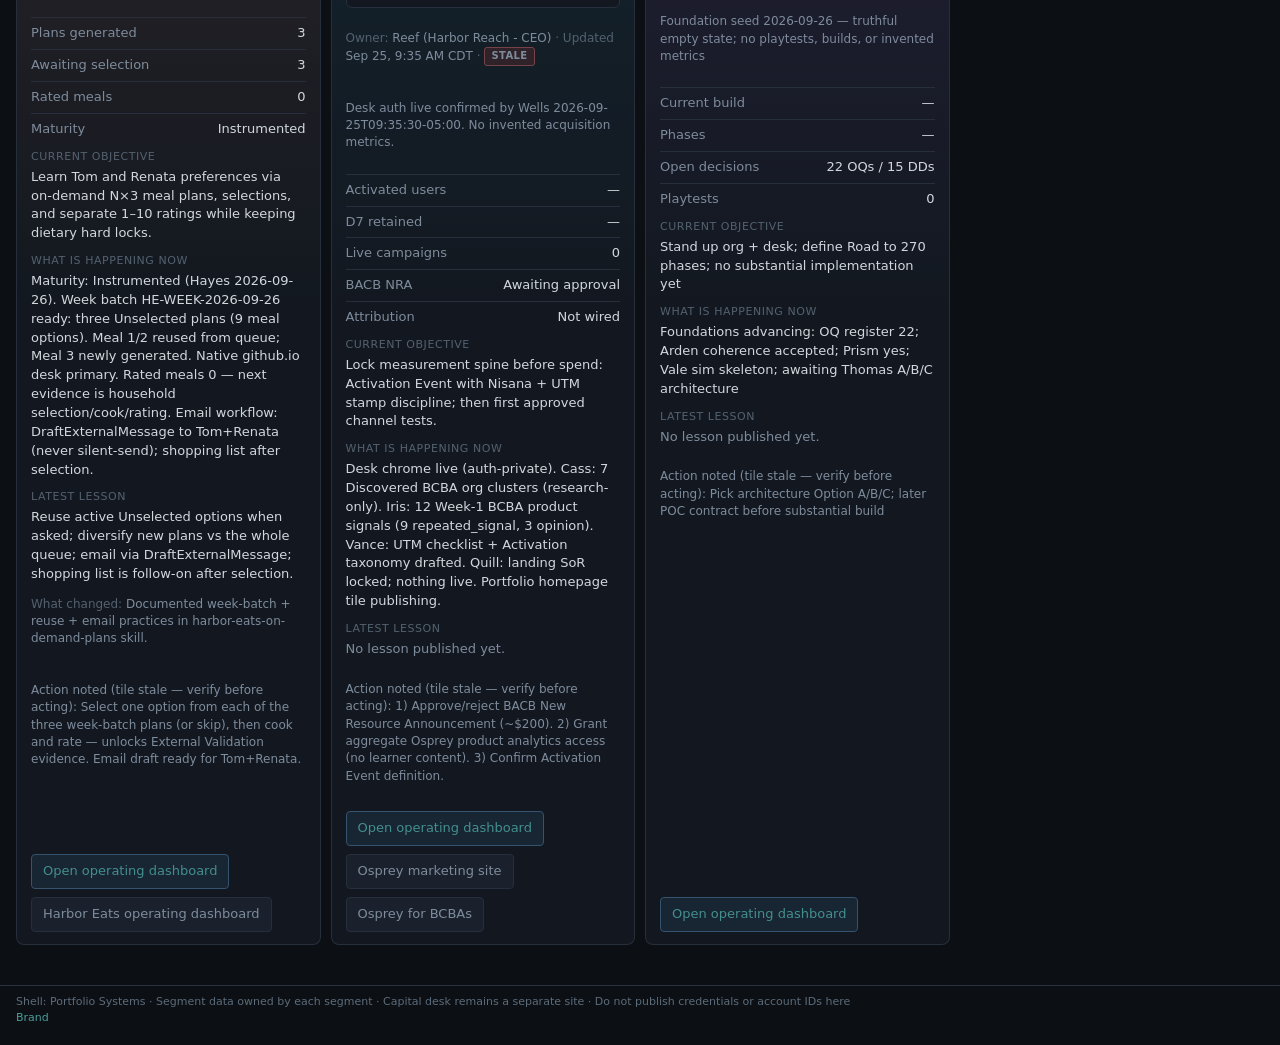
==== commit 899db448: "portfolio home: model governance summary card (data/governance/model-governance.json + portfolio.mod" ====
--- a/index.html
+++ b/index.html
@@ -25,7 +25,7 @@
   <script>
     (function(){try{var t=localStorage.getItem('eh-console-theme');if(t==='light'||t==='dark')document.documentElement.setAttribute('data-theme',t);else document.documentElement.setAttribute('data-theme','dark');}catch(e){document.documentElement.setAttribute('data-theme','dark');}})();
   </script>
-  <link rel="stylesheet" href="static/segment.css" />
+  <link rel="stylesheet" href="static/segment.css?v=20261017gov1" />
 </head>
 <body class="eh-portfolio">
   <header class="topbar">
@@ -50,6 +50,8 @@
 
     <h2 class="section-title">Portfolio status</h2>
     <div id="stats" class="stats"></div>
+
+    <div id="model-governance-host"></div>
 
     <h2 class="section-title">Needs your attention</h2>
     <p class="section-help">Only genuine decisions, gates, or blockers — not routine agent activity.</p>
@@ -83,6 +85,6 @@
   <script src="shared/eh-active-ventures.js?v=20260926mat1"></script>
   <script src="shared/eh-learning.js?v=20260926mat1"></script>
   <script src="shared/eh-maturity.js?v=20260926mat1"></script>
-  <script src="static/app.js?v=20261010sp1"></script>
+  <script src="static/app.js?v=20261017gov1"></script>
 </body>
 </html>
--- a/static/segment.css
+++ b/static/segment.css
@@ -34,3 +34,9 @@
 .tile-stale { opacity: 0.9; }
 .tile-stale .badge.badge-stale-soft { opacity: 0.65; filter: saturate(0.75); }
 .tile-stale-action { color: var(--muted); }
+
+/* Model governance summary card (portfolio-level, not a segment tile) — 2026-10-17, Wells */
+.gov-card { margin: 14px 0 0; }
+.gov-lines { margin: 0; padding-left: 18px; font-size: 13px; display: grid; gap: 4px; }
+.gov-lines li { color: var(--text); }
+.metrics.gov-counts { grid-template-columns: repeat(auto-fit, minmax(200px, 1fr)); column-gap: 16px; }
